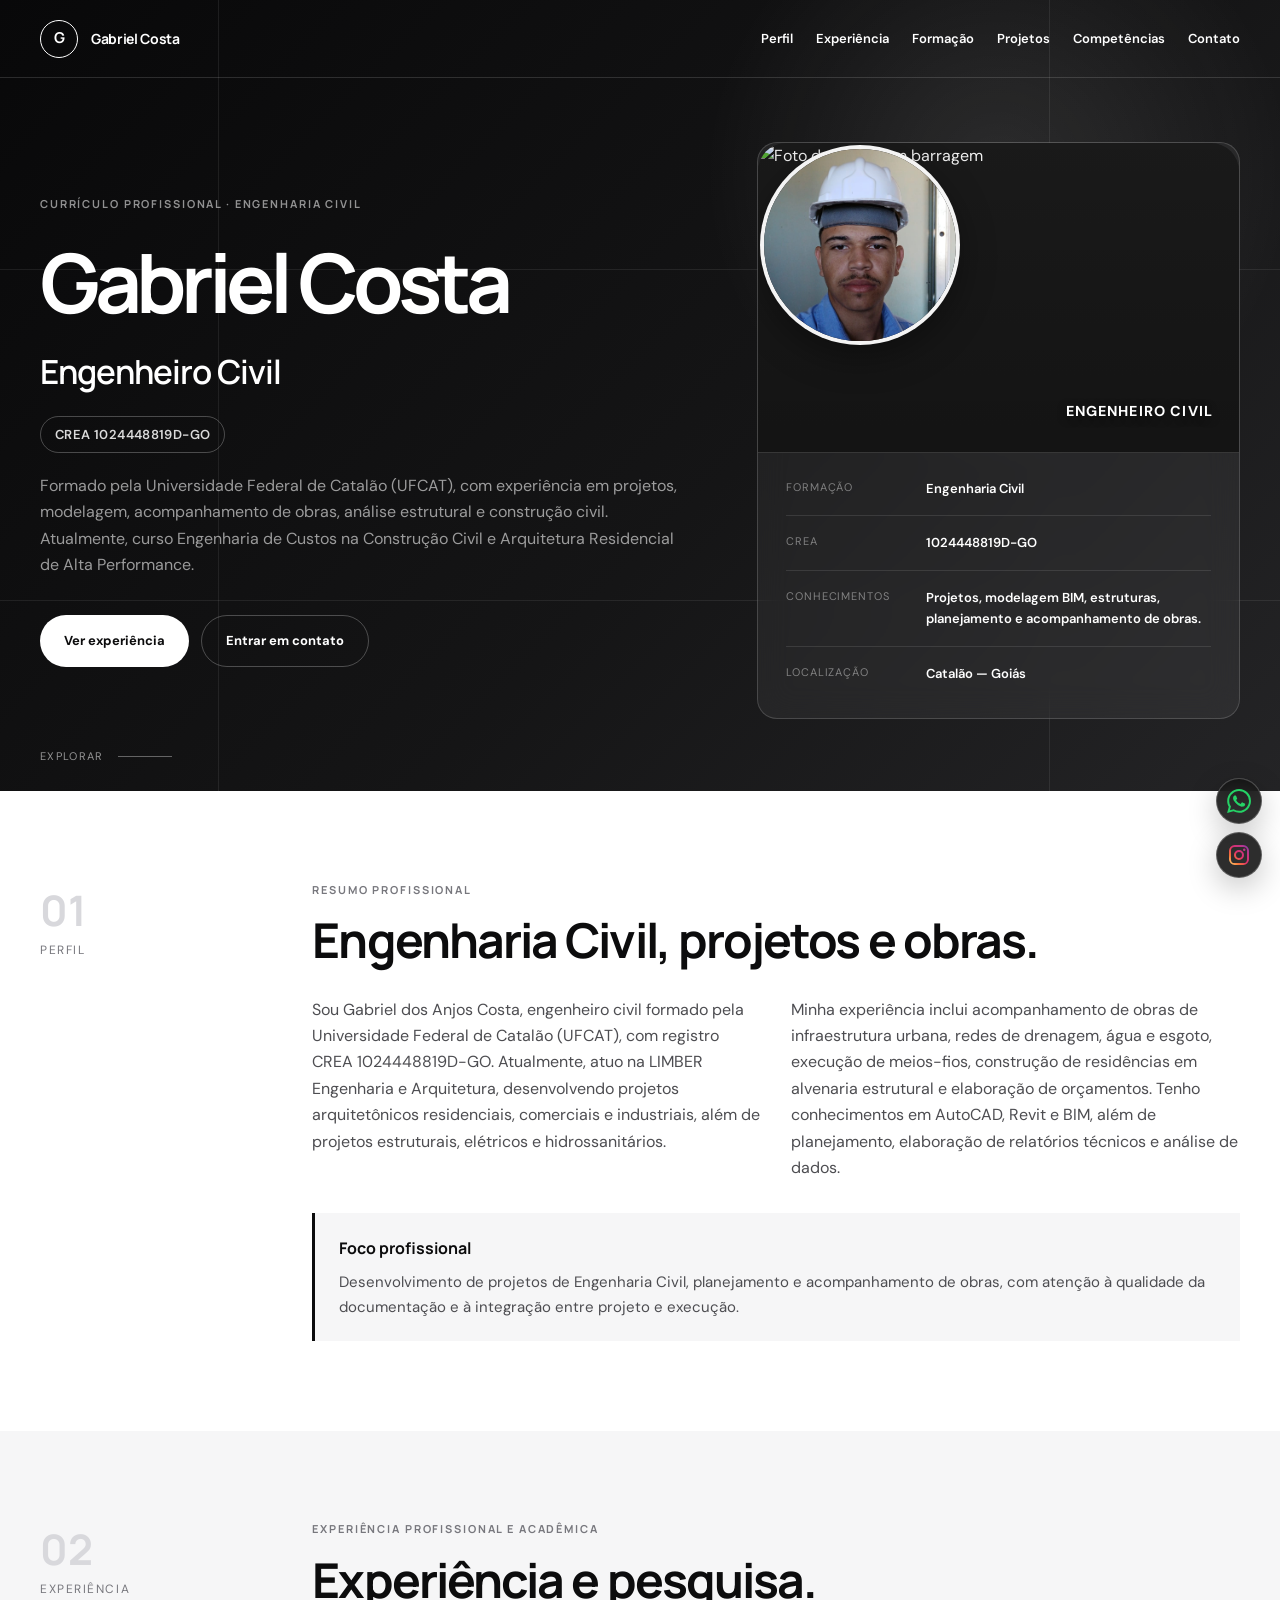
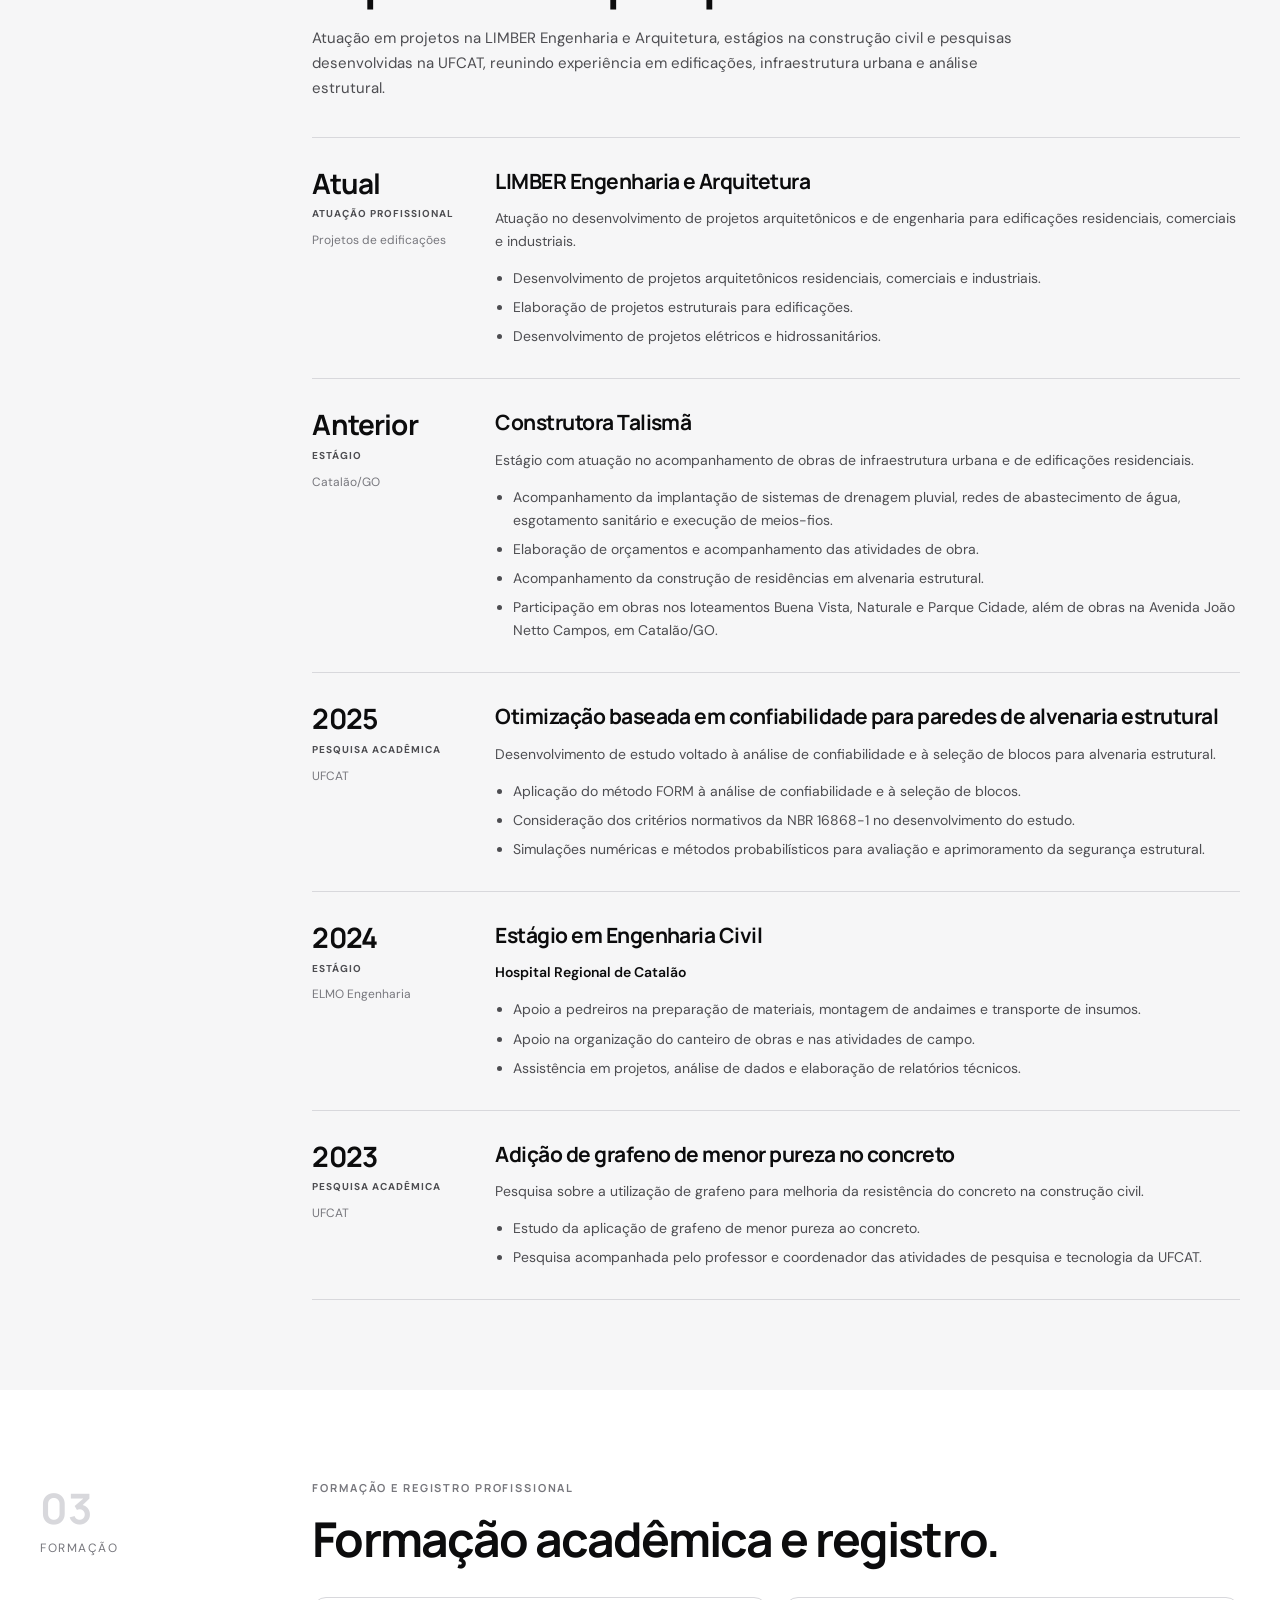
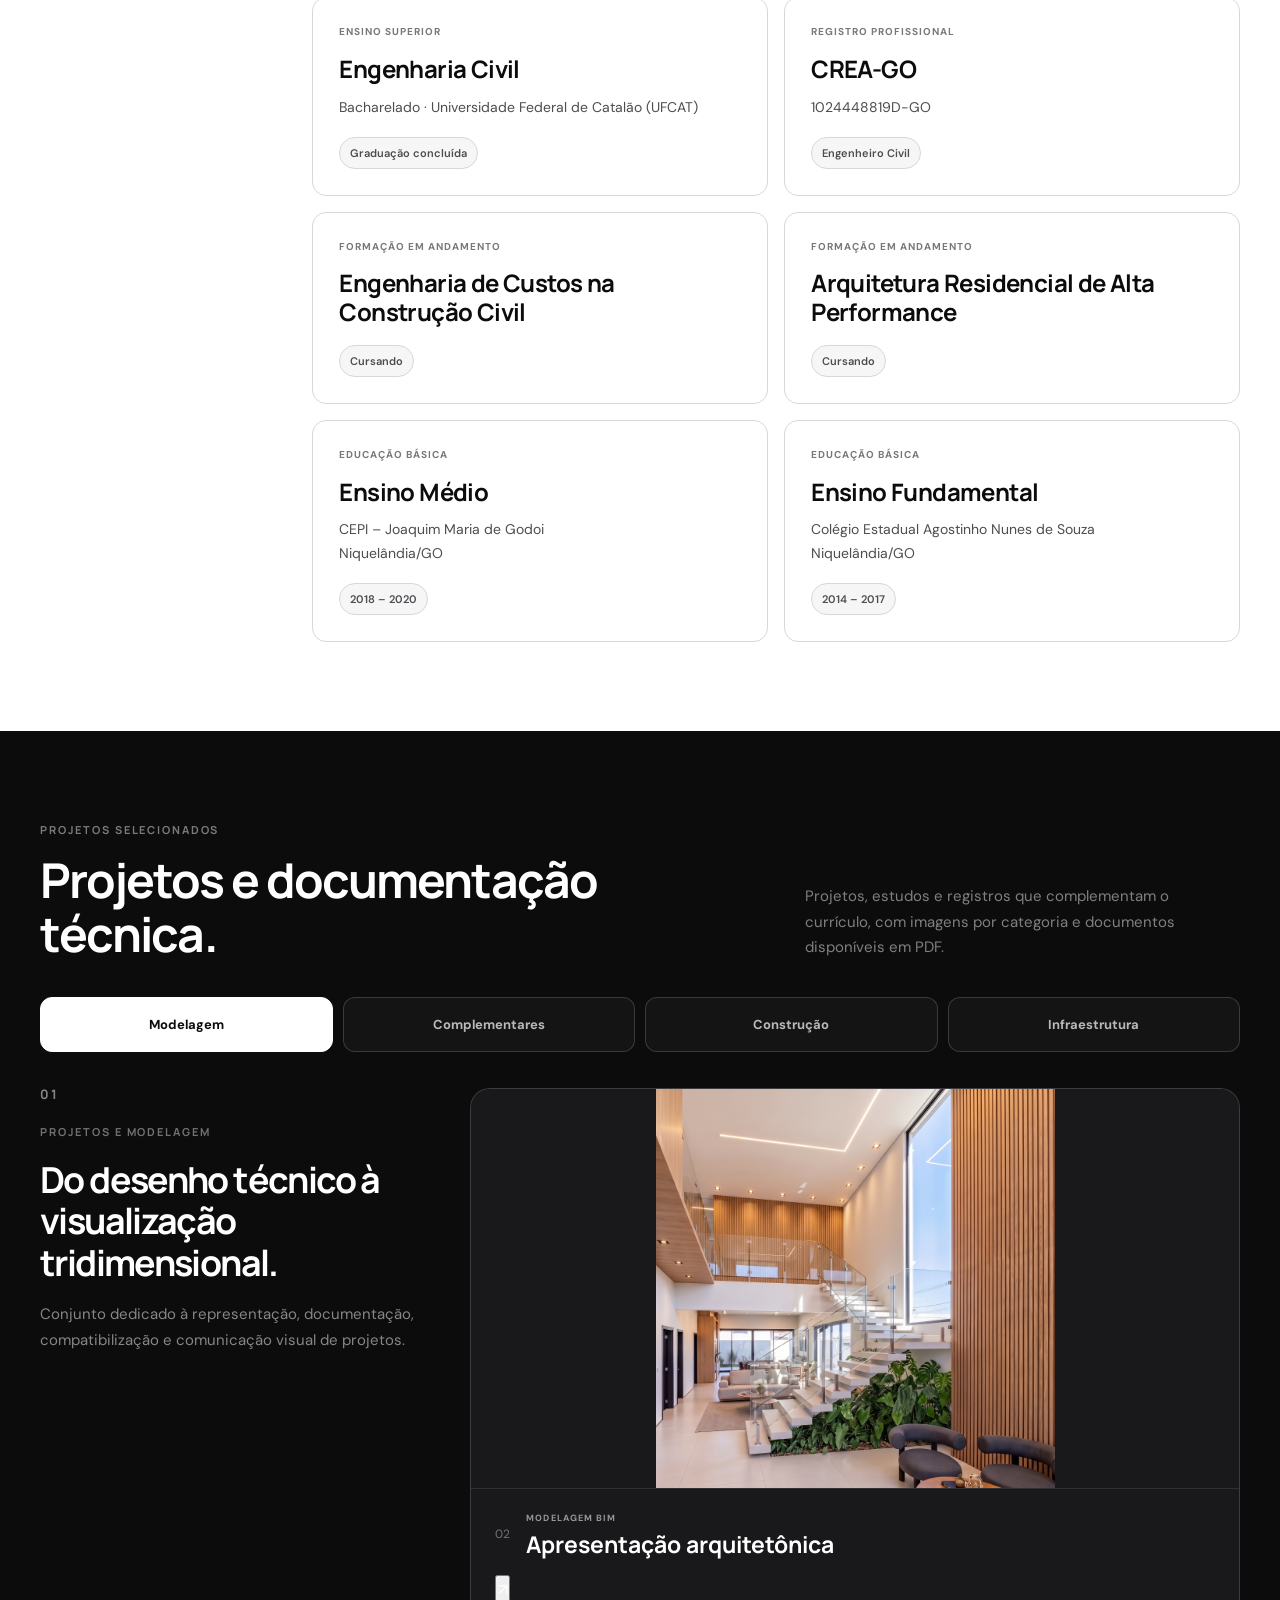
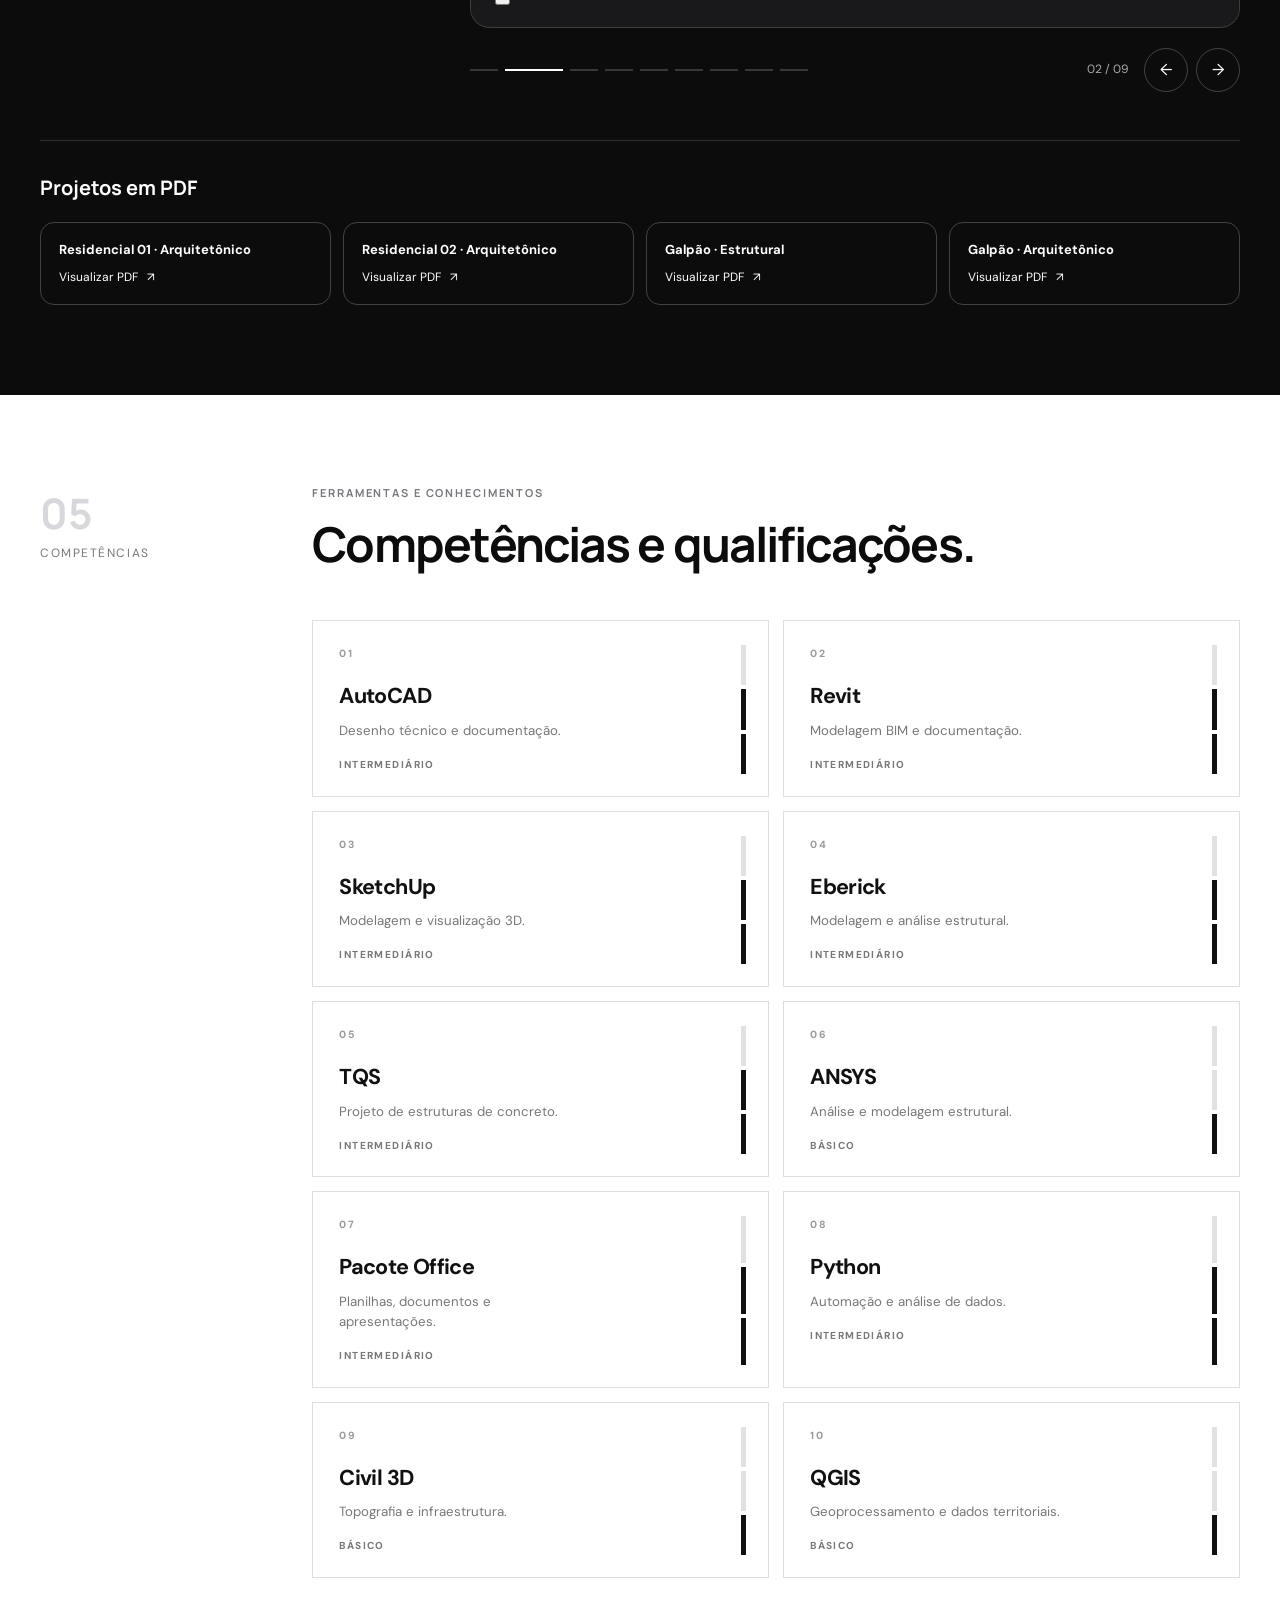
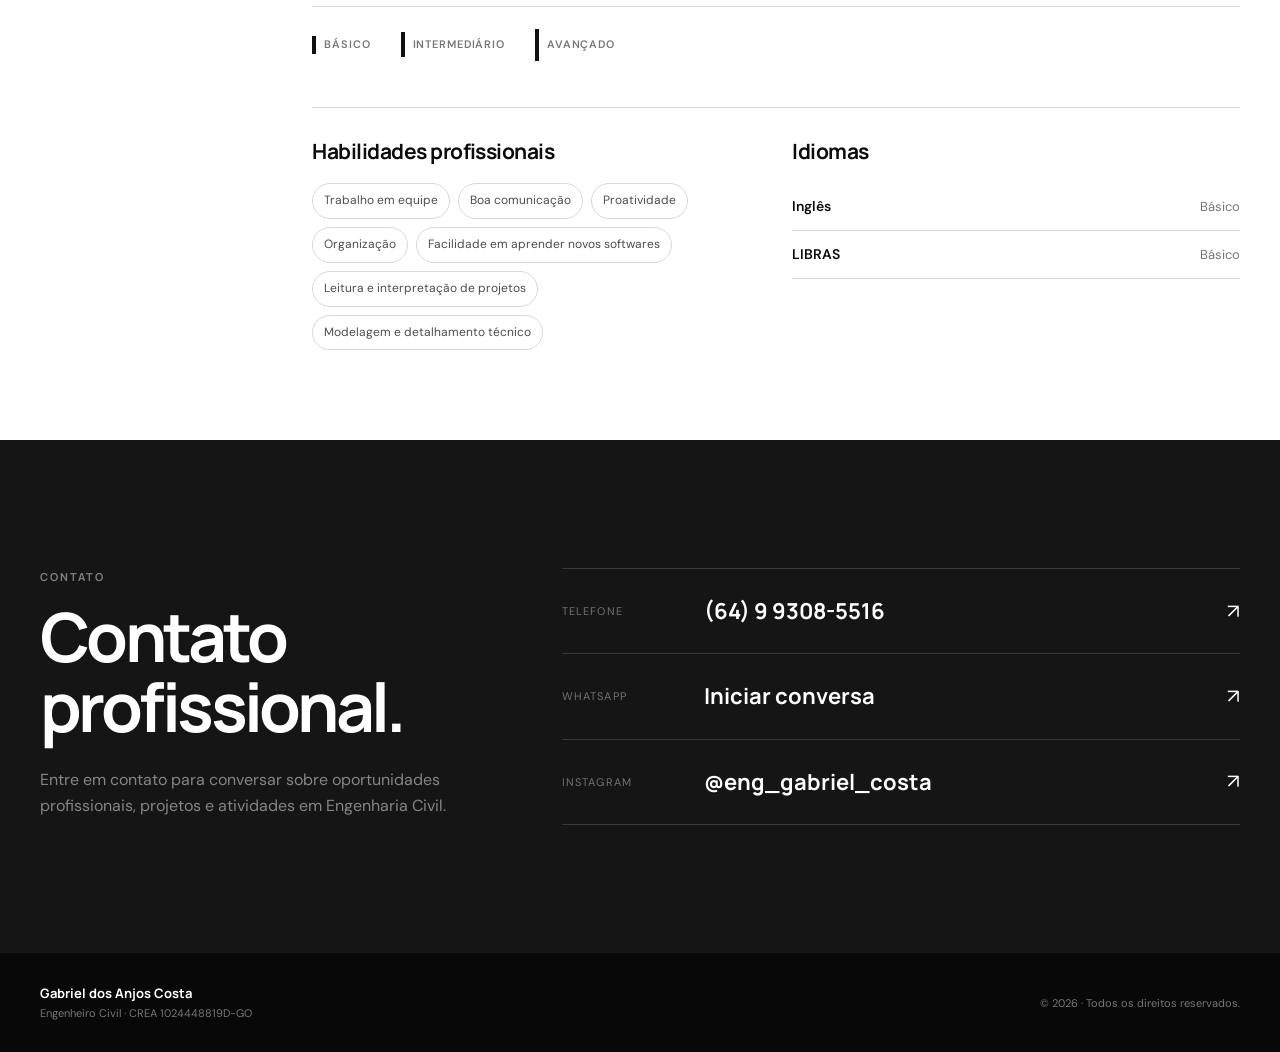
==== index.html @ 8c6d71ca "Primeiro commit" ====
<!DOCTYPE html>
<html lang="pt-BR">
<head>
  <meta charset="UTF-8" />
  <meta name="viewport" content="width=device-width, initial-scale=1.0" />
  <meta name="description" content="Currículo profissional de Gabriel dos Anjos Costa, engenheiro civil formado pela UFCAT, CREA 1024448819D-GO. Experiência técnica, formação, competências e projetos." />
  <meta name="theme-color" content="#111111" />
  <title>Gabriel dos Anjos Costa | Engenheiro Civil | Currículo</title>

  <link rel="preconnect" href="https://fonts.googleapis.com" />
  <link rel="preconnect" href="https://fonts.gstatic.com" crossorigin />
  <link href="https://fonts.googleapis.com/css2?family=DM+Sans:wght@400;500;600;700&family=Manrope:wght@500;600;700;800&display=swap" rel="stylesheet" />
  <link rel="stylesheet" href="styles.css" />
</head>
<body class="resume-page">
  <div class="scroll-progress" id="scrollProgress" aria-hidden="true"></div>

  <header class="site-header" id="inicio">
    <nav class="navbar container" aria-label="Navegação principal">
      <a class="brand" href="#inicio" aria-label="Ir para o início">
        <span class="brand-symbol">G</span>
        <span class="brand-name">Gabriel Costa</span>
      </a>

      <button class="menu-toggle" id="menuToggle" type="button" aria-controls="navLinks" aria-expanded="false" aria-label="Abrir menu">
        <span></span>
        <span></span>
      </button>

      <div class="nav-links" id="navLinks">
        <a href="#sobre">Perfil</a>
        <a href="#trajetoria">Experiência</a>
        <a href="#formacao">Formação</a>
        <a href="#portfolio">Projetos</a>
        <a href="#competencias">Competências</a>
        <a href="#contato">Contato</a>
      </div>
    </nav>
  </header>

  <main>
    <section class="hero">
      <div class="hero-background" aria-hidden="true">
        <span class="grid-line line-one"></span>
        <span class="grid-line line-two"></span>
        <span class="grid-line line-three"></span>
        <span class="grid-line line-four"></span>
      </div>

      <div class="container hero-layout">
        <div class="hero-copy reveal">
          <p class="kicker">CURRÍCULO PROFISSIONAL · ENGENHARIA CIVIL</p>
          <h1>Gabriel Costa</h1>
          <p class="hero-title">Engenheiro Civil</p>
          <p class="professional-registration">CREA 1024448819D-GO</p>
          <p class="hero-summary">
            Formado pela Universidade Federal de Catalão (UFCAT), com experiência em projetos, modelagem, acompanhamento de obras, análise estrutural e construção civil. Atualmente, curso Engenharia de Custos na Construção Civil e Arquitetura Residencial de Alta Performance.
          </p>

          <div class="hero-actions">
            <a class="button button-dark" href="#trajetoria">Ver experiência</a>
            <a class="button button-light" href="#contato">Entrar em contato</a>
          </div>
        </div>

        <aside class="profile-panel reveal delay-1" aria-label="Resumo profissional">
         <div class="profile-visual">
        <img
          class="profile-cover"
          src="assets/construção (4).jpeg"
          alt="Foto de capa com barragem"
        />

        <div class="profile-cover-overlay"></div>

        <img
          class="profile-avatar"
          src="assets/minha-foto.jpeg"
          alt="Foto de perfil de Gabriel dos Anjos Costa"
        />

        <span class="profile-index">ENGENHEIRO CIVIL</span>
      </div>

          <dl class="profile-data">
            <div>
              <dt>Formação</dt>
              <dd>Engenharia Civil</dd>
            </div>
            <div>
              <dt>CREA</dt>
              <dd>1024448819D-GO</dd>
            </div>
            <div>
              <dt>Conhecimentos</dt>
              <dd>Projetos, modelagem BIM, estruturas, planejamento e acompanhamento de obras.</dd>
            </div>
            <div>
              <dt>Localização</dt>
              <dd>Catalão — Goiás</dd>
            </div>
          </dl>
        </aside>
      </div>

      <a class="hero-scroll" href="#sobre" aria-label="Continuar para a apresentação">
        <span>Explorar</span>
        <i></i>
      </a>
    </section>


<section class="section section-white resume-section" id="sobre">
      <div class="container split-layout">
        <div class="section-label reveal">
          <span>01</span>
          <p>Perfil</p>
        </div>

        <div class="section-content reveal delay-1">
          <p class="section-kicker">RESUMO PROFISSIONAL</p>
          <h2>Engenharia Civil, projetos e obras.</h2>

          <div class="about-columns">
            <p>
              Sou Gabriel dos Anjos Costa, engenheiro civil formado pela Universidade Federal de Catalão (UFCAT), com registro CREA 1024448819D-GO. Atualmente, atuo na LIMBER Engenharia e Arquitetura, desenvolvendo projetos arquitetônicos residenciais, comerciais e industriais, além de projetos estruturais, elétricos e hidrossanitários.
            </p>
            <p>
              Minha experiência inclui acompanhamento de obras de infraestrutura urbana, redes de drenagem, água e esgoto, execução de meios-fios, construção de residências em alvenaria estrutural e elaboração de orçamentos. Tenho conhecimentos em AutoCAD, Revit e BIM, além de planejamento, elaboração de relatórios técnicos e análise de dados.
            </p>
          </div>

          <div class="resume-focus">
            <h3>Foco profissional</h3>
            <p>Desenvolvimento de projetos de Engenharia Civil, planejamento e acompanhamento de obras, com atenção à qualidade da documentação e à integração entre projeto e execução.</p>
          </div>
        </div>
      </div>
    </section>


    <section class="section section-soft resume-section" id="trajetoria">
      <div class="container split-layout">
        <div class="section-label reveal">
          <span>02</span>
          <p>Experiência</p>
        </div>

        <div class="section-content">
          <div class="reveal">
            <p class="section-kicker">EXPERIÊNCIA PROFISSIONAL E ACADÊMICA</p>
            <h2 class="resume-heading">Experiência e pesquisa.</h2>
            <p class="resume-intro">Atuação em projetos na LIMBER Engenharia e Arquitetura, estágios na construção civil e pesquisas desenvolvidas na UFCAT, reunindo experiência em edificações, infraestrutura urbana e análise estrutural.</p>
          </div>

          <div class="experience-list">
            <article class="experience-entry reveal">
              <div class="experience-meta">
                <span class="experience-year">Atual</span>
                <span class="experience-type">ATUAÇÃO PROFISSIONAL</span>
                <span>Projetos de edificações</span>
              </div>
              <div class="experience-content">
                <h3>LIMBER Engenharia e Arquitetura</h3>
                <p>Atuação no desenvolvimento de projetos arquitetônicos e de engenharia para edificações residenciais, comerciais e industriais.</p>
                <ul>
                  <li>Desenvolvimento de projetos arquitetônicos residenciais, comerciais e industriais.</li>
                  <li>Elaboração de projetos estruturais para edificações.</li>
                  <li>Desenvolvimento de projetos elétricos e hidrossanitários.</li>
                </ul>
              </div>
            </article>

            <article class="experience-entry reveal">
              <div class="experience-meta">
                <span class="experience-year">Anterior</span>
                <span class="experience-type">ESTÁGIO</span>
                <span>Catalão/GO</span>
              </div>
              <div class="experience-content">
                <h3>Construtora Talismã</h3>
                <p>Estágio com atuação no acompanhamento de obras de infraestrutura urbana e de edificações residenciais.</p>
                <ul>
                  <li>Acompanhamento da implantação de sistemas de drenagem pluvial, redes de abastecimento de água, esgotamento sanitário e execução de meios-fios.</li>
                  <li>Elaboração de orçamentos e acompanhamento das atividades de obra.</li>
                  <li>Acompanhamento da construção de residências em alvenaria estrutural.</li>
                  <li>Participação em obras nos loteamentos Buena Vista, Naturale e Parque Cidade, além de obras na Avenida João Netto Campos, em Catalão/GO.</li>
                </ul>
              </div>
            </article>

            <article class="experience-entry reveal">
              <div class="experience-meta">
                <time class="experience-year" datetime="2025">2025</time>
                <span class="experience-type">PESQUISA ACADÊMICA</span>
                <span>UFCAT</span>
              </div>
              <div class="experience-content">
                <h3>Otimização baseada em confiabilidade para paredes de alvenaria estrutural</h3>
                <p>Desenvolvimento de estudo voltado à análise de confiabilidade e à seleção de blocos para alvenaria estrutural.</p>
                <ul>
                  <li>Aplicação do método FORM à análise de confiabilidade e à seleção de blocos.</li>
                  <li>Consideração dos critérios normativos da NBR 16868-1 no desenvolvimento do estudo.</li>
                  <li>Simulações numéricas e métodos probabilísticos para avaliação e aprimoramento da segurança estrutural.</li>
                </ul>
              </div>
            </article>

            <article class="experience-entry reveal">
              <div class="experience-meta">
                <time class="experience-year" datetime="2024">2024</time>
                <span class="experience-type">ESTÁGIO</span>
                <span>ELMO Engenharia</span>
              </div>
              <div class="experience-content">
                <h3>Estágio em Engenharia Civil</h3>
                <p class="experience-project">Hospital Regional de Catalão</p>
                <ul>
                  <li>Apoio a pedreiros na preparação de materiais, montagem de andaimes e transporte de insumos.</li>
                  <li>Apoio na organização do canteiro de obras e nas atividades de campo.</li>
                  <li>Assistência em projetos, análise de dados e elaboração de relatórios técnicos.</li>
                </ul>
              </div>
            </article>

            <article class="experience-entry reveal">
              <div class="experience-meta">
                <time class="experience-year" datetime="2023">2023</time>
                <span class="experience-type">PESQUISA ACADÊMICA</span>
                <span>UFCAT</span>
              </div>
              <div class="experience-content">
                <h3>Adição de grafeno de menor pureza no concreto</h3>
                <p>Pesquisa sobre a utilização de grafeno para melhoria da resistência do concreto na construção civil.</p>
                <ul>
                  <li>Estudo da aplicação de grafeno de menor pureza ao concreto.</li>
                  <li>Pesquisa acompanhada pelo professor e coordenador das atividades de pesquisa e tecnologia da UFCAT.</li>
                </ul>
              </div>
            </article>
          </div>
        </div>
      </div>
    </section>

    <section class="section section-white resume-section" id="formacao">
      <div class="container split-layout">
        <div class="section-label reveal">
          <span>03</span>
          <p>Formação</p>
        </div>

        <div class="section-content reveal delay-1">
          <p class="section-kicker">FORMAÇÃO E REGISTRO PROFISSIONAL</p>
          <h2>Formação acadêmica e registro.</h2>

          <div class="qualification-grid">
            <article class="qualification-card">
              <p class="qualification-label">ENSINO SUPERIOR</p>
              <h3>Engenharia Civil</h3>
              <p>Bacharelado · Universidade Federal de Catalão (UFCAT)</p>
              <span class="qualification-status">Graduação concluída</span>
            </article>
            <article class="qualification-card">
              <p class="qualification-label">REGISTRO PROFISSIONAL</p>
              <h3>CREA-GO</h3>
              <p class="registration-number">1024448819D-GO</p>
              <span class="qualification-status">Engenheiro Civil</span>
            </article>
            <article class="qualification-card">
              <p class="qualification-label">FORMAÇÃO EM ANDAMENTO</p>
              <h3>Engenharia de Custos na Construção Civil</h3>
              <span class="qualification-status">Cursando</span>
            </article>
            <article class="qualification-card">
              <p class="qualification-label">FORMAÇÃO EM ANDAMENTO</p>
              <h3>Arquitetura Residencial de Alta Performance</h3>
              <span class="qualification-status">Cursando</span>
            </article>
            <article class="qualification-card">
              <p class="qualification-label">EDUCAÇÃO BÁSICA</p>
              <h3>Ensino Médio</h3>
              <p>CEPI – Joaquim Maria de Godoi<br />Niquelândia/GO</p>
              <span class="qualification-status"><time datetime="2018">2018</time> – <time datetime="2020">2020</time></span>
            </article>
            <article class="qualification-card">
              <p class="qualification-label">EDUCAÇÃO BÁSICA</p>
              <h3>Ensino Fundamental</h3>
              <p>Colégio Estadual Agostinho Nunes de Souza<br />Niquelândia/GO</p>
              <span class="qualification-status"><time datetime="2014">2014</time> – <time datetime="2017">2017</time></span>
            </article>
          </div>
        </div>
      </div>
    </section>

    <section class="section section-dark resume-section" id="portfolio">
      <div class="container">
        <div class="portfolio-heading reveal">
          <div>
            <p class="section-kicker light">PROJETOS SELECIONADOS</p>
            <h2>Projetos e documentação técnica.</h2>
          </div>
          <p class="heading-note">
            Projetos, estudos e registros que complementam o currículo, com imagens por categoria e documentos disponíveis em PDF.
          </p>
        </div>

        <div class="portfolio-tabs reveal" role="tablist" aria-label="Categorias dos projetos">
          <button class="tab-button active" type="button" data-tab="modelagem" role="tab" aria-selected="true">Modelagem</button>
          <button class="tab-button" type="button" data-tab="estruturas" role="tab" aria-selected="false">Complementares</button>
          <button class="tab-button" type="button" data-tab="construcao" role="tab" aria-selected="false">Construção</button>
          <button class="tab-button" type="button" data-tab="infraestrutura" role="tab" aria-selected="false">Infraestrutura</button>
        </div>

        <div class="tab-panels">
          <section class="tab-panel active" id="modelagem" role="tabpanel">
            <div class="portfolio-stage">
              <div class="stage-copy">
                <span class="stage-count">01</span>
                <p class="stage-label">PROJETOS E MODELAGEM</p>
                <h3>Do desenho técnico à visualização tridimensional.</h3>
                <p>Conjunto dedicado à representação, documentação, compatibilização e comunicação visual de projetos.</p>
              </div>

              <div class="project-slider" data-slider>
                <div class="slides">
                  <article class="project-slide active" data-title="Modelagem residencial" data-description="Modelo tridimensional utilizado para organização espacial, leitura do projeto e apresentação arquitetônica." data-tools="Revit · SketchUp · AutoCAD">
                    <img src="assets/arquitetura/01.jpeg"  alt="Projeto residencial" />
                    <div class="project-caption"><span>01</span><div><small>MODELAGEM BIM</small><h4>Apresentação arquitetônica</h4></div><button class="open-project" type="button" aria-label="Abrir detalhes do projeto">↗</button></div>
                  </article>
                  <article class="project-slide" data-title="Detalhamento técnico" data-description="Pranchas técnicas com plantas, cortes, elevações e informações direcionadas à leitura e execução do projeto." data-tools="AutoCAD · Revit">
                    <img src="assets/arquitetura/02.jpg" alt="Projeto residencial" />
                    <div class="project-caption"><span>02</span><div><small>MODELAGEM BIM</small><h4>Apresentação arquitetônica</h4></div><button class="open-project" type="button" aria-label="Abrir detalhes do projeto">↗</button></div>
                  </article>
                  <article class="project-slide" data-title="Apresentação visual" data-description="Composição gráfica para comunicar materiais, ambientes e soluções de projeto com maior clareza." data-tools="SketchUp · Renderização">
                    <img src="assets/arquitetura/03.jpeg" alt="Projeto comercial" />
                    <div class="project-caption"><span>03</span><div><small>VISUALIZAÇÃO</small><h4>Apresentação arquitetônica</h4></div><button class="open-project" type="button" aria-label="Abrir detalhes do projeto">↗</button></div>
                  </article>
                  <article class="project-slide" data-title="Modelagem residencial" data-description="Modelo tridimensional utilizado para organização espacial, leitura do projeto e apresentação arquitetônica." data-tools="Revit · SketchUp · AutoCAD">
                    <img src="assets/arquitetura/04.png"  alt="Projeto residencial" />
                    <div class="project-caption"><span>04</span><div><small>MODELAGEM BIM</small><h4>Apresentação arquitetônica</h4></div><button class="open-project" type="button" aria-label="Abrir detalhes do projeto">↗</button></div>
                  </article>
                  <article class="project-slide" data-title="Detalhamento técnico" data-description="Pranchas técnicas com plantas, cortes, elevações e informações direcionadas à leitura e execução do projeto." data-tools="AutoCAD · Revit">
                    <img src="assets/arquitetura/05.jpeg" alt="Projeto residencial" />
                    <div class="project-caption"><span>05</span><div><small>MODELAGEM BIM</small><h4>Apresentação arquitetônica</h4></div><button class="open-project" type="button" aria-label="Abrir detalhes do projeto">↗</button></div>
                  </article>
                  <article class="project-slide" data-title="Apresentação visual" data-description="Composição gráfica para comunicar materiais, ambientes e soluções de projeto com maior clareza." data-tools="SketchUp · Renderização">
                    <img src="assets/arquitetura/06.png" alt="Projeto residencial" />
                    <div class="project-caption"><span>06</span><div><small>VISUALIZAÇÃO</small><h4>Apresentação arquitetônica</h4></div><button class="open-project" type="button" aria-label="Abrir detalhes do projeto">↗</button></div>
                  </article>
                  <article class="project-slide" data-title="Apresentação visual" data-description="Composição gráfica para comunicar materiais, ambientes e soluções de projeto com maior clareza." data-tools="SketchUp · Renderização">
                    <img src="assets/arquitetura/07.jpeg" alt="Projeto residencial" />
                    <div class="project-caption"><span>07</span><div><small>VISUALIZAÇÃO</small><h4>Apresentação arquitetônica</h4></div><button class="open-project" type="button" aria-label="Abrir detalhes do projeto">↗</button></div>
                  </article>

                  <article class="project-slide" data-title="Apresentação visual" data-description="Composição gráfica para comunicar materiais, ambientes e soluções de projeto com maior clareza." data-tools="SketchUp · Renderização">
                    <img src="assets/arquitetura/08.jpeg" alt="Projeto residencial" />
                    <div class="project-caption"><span>07</span><div><small>VISUALIZAÇÃO</small><h4>Apresentação arquitetônica</h4></div><button class="open-project" type="button" aria-label="Abrir detalhes do projeto">↗</button></div>
                  </article>

                  <article class="project-slide" data-title="Apresentação visual" data-description="Composição gráfica para comunicar materiais, ambientes e soluções de projeto com maior clareza." data-tools="SketchUp · Renderização">
                    <img src="assets/arquitetura/09.jpeg" alt="Projeto residencial" />
                    <div class="project-caption"><span>07</span><div><small>VISUALIZAÇÃO</small><h4>Apresentação arquitetônica</h4></div><button class="open-project" type="button" aria-label="Abrir detalhes do projeto">↗</button></div>
                  </article>




                </div>
                <div class="slider-footer">
                  <div class="slider-dots" aria-label="Indicadores dos projetos"></div>
                  <div class="slider-controls">
                    <button class="slider-button prev" type="button" aria-label="Projeto anterior">←</button>
                    <button class="slider-button next" type="button" aria-label="Próximo projeto">→</button>
                  </div>
                </div>
              </div>
            </div>
          </section>

          <section class="tab-panel" id="estruturas" role="tabpanel" hidden>
            <div class="portfolio-stage">
              <div class="stage-copy">
                <span class="stage-count">02</span>
                <p class="stage-label">ESTRUTURAS</p>
                <h3>Comportamento, dimensionamento e detalhamento.</h3>
                <p>Estudos desenvolvidos com atenção à segurança, ao desempenho e à representação dos elementos resistentes.</p>
              </div>

              <div class="project-slider" data-slider>
                <div class="slides">
                  <article class="project-slide active" data-title="Estrutura de concreto armado" data-description="Análise e representação de elementos em concreto armado, incluindo lajes, vigas, pilares e fundações." data-tools="Eberick · AutoCAD · Excel">
                    <img src="assets/estrutural (1).jpeg" alt="Modelo provisório de estrutura de concreto armado" />
                    <div class="project-caption"><span>01</span><div><small>CONCRETO ARMADO</small><h4>Modelo estrutural</h4></div><button class="open-project" type="button" aria-label="Abrir detalhes do projeto">↗</button></div>
                  </article>
                  <article class="project-slide" data-title="Alvenaria estrutural" data-description="Estudo de paredes portantes, transferência de cargas, confiabilidade e cenários de perda localizada." data-tools="Ansys · Python · UQpy">
                    <img src="assets/estrutural (2).jpeg" alt="Modelo provisório de estudo em alvenaria estrutural" />
                    <div class="project-caption"><span>02</span><div><small>ALVENARIA ESTRUTURAL</small><h4>Análise de risco</h4></div><button class="open-project" type="button" aria-label="Abrir detalhes do projeto">↗</button></div>
                  </article>
                  <article class="project-slide" data-title="Estrutura metálica" data-description="Representação de perfis, ligações e organização do sistema estrutural em aço." data-tools="AutoCAD · Modelagem 3D">
                    <img src="assets/estrutural (3).jpeg" alt="Modelo provisório de estrutura metálica" />
                    <div class="project-caption"><span>03</span><div><small>ESTRUTURA METÁLICA</small><h4>Sistema em aço</h4></div><button class="open-project" type="button" aria-label="Abrir detalhes do projeto">↗</button></div>
                  </article>
                </div>




                <div class="slider-footer">
                  <div class="slider-dots" aria-label="Indicadores dos projetos"></div>
                  <div class="slider-controls">
                    <button class="slider-button prev" type="button" aria-label="Projeto anterior">←</button>
                    <button class="slider-button next" type="button" aria-label="Próximo projeto">→</button>
                  </div>
                </div>
              </div>
            </div>
          </section>

          <section class="tab-panel" id="construcao" role="tabpanel" hidden>
            <div class="portfolio-stage">
              <div class="stage-copy">
                <span class="stage-count">03</span>
                <p class="stage-label">CONSTRUÇÃO CIVIL</p>
                <h3>Organização técnica das etapas de execução.</h3>
                <p>Registros de planejamento, acompanhamento, documentação, quantitativos e leitura do processo construtivo.</p>
              </div>

              <div class="project-slider" data-slider>
                <div class="slides">
                  <article class="project-slide active" data-title="Acompanhamento de obra" data-description="Organização de informações de campo e acompanhamento das principais etapas da execução." data-tools="Planilhas · Relatórios · Registros fotográficos">
                    <img src="assets/construção (1).jpeg" alt="Acompanhamento de obra" />
                    <div class="project-caption"><span>01</span><div><small>EXECUÇÃO</small><h4>Acompanhamento técnico</h4></div><button class="open-project" type="button" aria-label="Abrir detalhes do projeto">↗</button></div>
                  </article>
                  <article class="project-slide" data-title="Planejamento construtivo" data-description="Organização de atividades, sequências executivas, prazos e informações necessárias para acompanhamento." data-tools="Excel · MS Project">
                    <img src="assets/construção (2).jpeg" alt="Modelo provisório de planejamento construtivo" />
                    <div class="project-caption"><span>02</span><div><small>PLANEJAMENTO</small><h4>Acompanhamento técnico</h4></div><button class="open-project" type="button" aria-label="Abrir detalhes do projeto">↗</button></div>
                  </article>
                  <article class="project-slide" data-title="Documentação técnica" data-description="Memoriais, quantitativos, relatórios e organização de documentos complementares aos projetos." data-tools="Word · Excel · AutoCAD">
                    <img src="assets/construção (3).jpeg" alt="Modelo provisório de documentação técnica" />
                    <div class="project-caption"><span>03</span><div><small>EXECUÇÃO</small><h4>Acompanhamento técnico</h4></div><button class="open-project" type="button" aria-label="Abrir detalhes do projeto">↗</button></div>
                  </article>
                  <article class="project-slide" data-title="Documentação técnica" data-description="Memoriais, quantitativos, relatórios e organização de documentos complementares aos projetos." data-tools="Word · Excel · AutoCAD">
                    <img src="assets/construção (4).jpeg" alt="Acompanhamento de obra" />
                    <div class="project-caption"><span>04</span><div><small>EXECUÇÃO</small><h4>Acompanhamento técnico</h4></div><button class="open-project" type="button" aria-label="Abrir detalhes do projeto">↗</button></div>
                  </article>
                  <article class="project-slide" data-title="Planejamento construtivo" data-description="Organização de atividades, sequências executivas, prazos e informações necessárias para acompanhamento." data-tools="Excel · MS Project">
                    <img src="assets/construção (7).jpeg" alt="Modelo provisório de planejamento construtivo" />
                    <div class="project-caption"><span>05</span><div><small>PLANEJAMENTO</small><h4>Acompanhamento técnico</h4></div><button class="open-project" type="button" aria-label="Abrir detalhes do projeto">↗</button></div>
                  </article>
                  <article class="project-slide" data-title="Documentação técnica" data-description="Memoriais, quantitativos, relatórios e organização de documentos complementares aos projetos." data-tools="Word · Excel · AutoCAD">
                    <img src="assets/construção (11).jpeg" alt="Modelo provisório de documentação técnica" />
                    <div class="project-caption"><span>06</span><div><small>EXECUÇÃO</small><h4>Acompanhamento técnico</h4></div><button class="open-project" type="button" aria-label="Abrir detalhes do projeto">↗</button></div>
                  </article>
                  <article class="project-slide" data-title="Documentação técnica" data-description="Memoriais, quantitativos, relatórios e organização de documentos complementares aos projetos." data-tools="Word · Excel · AutoCAD">
                    <img src="assets/construção (12).jpeg" alt="Acompanhamento de obra" />
                    <div class="project-caption"><span>07</span><div><small>EXECUÇÃO</small><h4>Acompanhamento técnico</h4></div><button class="open-project" type="button" aria-label="Abrir detalhes do projeto">↗</button></div>
                  </article>

                </div>
                <div class="slider-footer">
                  <div class="slider-dots" aria-label="Indicadores dos projetos"></div>
                  <div class="slider-controls">
                    <button class="slider-button prev" type="button" aria-label="Projeto anterior">←</button>
                    <button class="slider-button next" type="button" aria-label="Próximo projeto">→</button>
                  </div>
                </div>
              </div>
            </div>
          </section>

          <section class="tab-panel" id="infraestrutura" role="tabpanel" hidden>
            <div class="portfolio-stage">
              <div class="stage-copy">
                <span class="stage-count">04</span>
                <p class="stage-label">ARQUITETURA E INFRAESTRUTURA</p>
                <h3>Escala do edifício à organização urbana, planejamento e acompanhamento.</h3>
                <p>Registros de planejamento, acompanhamento, documentação, quantitativos e leitura do processo construtivo.</p>
              </div>

              <div class="project-slider" data-slider>
                <div class="slides">
                  <article class="project-slide active" data-title="Estudo arquitetônico" data-description="Organização de ambientes, volumetria, fachadas e comunicação visual do conceito arquitetônico." data-tools="AutoCAD · Revit · SketchUp">
                    <img src="assets/infraestrutura (1).jpeg" alt="Modelo provisório de estudo arquitetônico" />
                    <div class="project-caption"><span>01</span><div><small>ARQUITETURA</small><h4>Estudo de edificação</h4></div><button class="open-project" type="button" aria-label="Abrir detalhes do projeto">↗</button></div>
                  </article>
                  <article class="project-slide" data-title="Sistema de abastecimento de água" data-description="Estudo de captação, adução, reservação e redes de distribuição para sistema urbano de abastecimento." data-tools="AutoCAD · Excel · EPANET">
                    <img src="assets/infraestrutura (4).jpeg" alt="Modelo provisório de sistema de saneamento" />
                    <div class="project-caption"><span>02</span><div><small>SANEAMENTO</small><h4>Abastecimento de água</h4></div><button class="open-project" type="button" aria-label="Abrir detalhes do projeto">↗</button></div>
                  </article>
                  <article class="project-slide" data-title="Levantamento e representação topográfica" data-description="Organização de dados, áreas, confrontações, curvas e informações necessárias à representação territorial." data-tools="AutoCAD · Civil 3D · QGIS">
                    <img src="assets/infraestrutura (7).jpeg" alt="Modelo provisório de levantamento topográfico" />
                    <div class="project-caption"><span>03</span><div><small>TOPOGRAFIA</small><h4>Levantamento e cadastro</h4></div><button class="open-project" type="button" aria-label="Abrir detalhes do projeto">↗</button></div>
                  </article>

                  <article class="project-slide" data-title="Estudo arquitetônico" data-description="Organização de ambientes, volumetria, fachadas e comunicação visual do conceito arquitetônico." data-tools="AutoCAD · Revit · SketchUp">
                    <img src="assets/infraestrutura (5).jpeg" alt="Modelo provisório de estudo arquitetônico" />
                    <div class="project-caption"><span>01</span><div><small>ARQUITETURA</small><h4>Estudo de edificação</h4></div><button class="open-project" type="button" aria-label="Abrir detalhes do projeto">↗</button></div>
                  </article>
                  <article class="project-slide" data-title="Sistema de abastecimento de água" data-description="Estudo de captação, adução, reservação e redes de distribuição para sistema urbano de abastecimento." data-tools="AutoCAD · Excel · EPANET">
                    <img src="assets/infraestrutura (14).jpeg" alt="Modelo provisório de sistema de saneamento" />
                    <div class="project-caption"><span>02</span><div><small>SANEAMENTO</small><h4>Abastecimento de água</h4></div><button class="open-project" type="button" aria-label="Abrir detalhes do projeto">↗</button></div>
                  </article>
                  <article class="project-slide" data-title="Levantamento e representação topográfica" data-description="Organização de dados, áreas, confrontações, curvas e informações necessárias à representação territorial." data-tools="AutoCAD · Civil 3D · QGIS">
                    <img src="assets/infraestrutura (11).jpeg" alt="Modelo provisório de levantamento topográfico" />
                    <div class="project-caption"><span>03</span><div><small>TOPOGRAFIA</small><h4>Levantamento e cadastro</h4></div><button class="open-project" type="button" aria-label="Abrir detalhes do projeto">↗</button></div>
                  </article>
                </div>
                <div class="slider-footer">
                  <div class="slider-dots" aria-label="Indicadores dos projetos"></div>
                  <div class="slider-controls">
                    <button class="slider-button prev" type="button" aria-label="Projeto anterior">←</button>
                    <button class="slider-button next" type="button" aria-label="Próximo projeto">→</button>
                  </div>
                </div>
              </div>
            </div>
          </section>
        </div>

        <section class="portfolio-pdfs" aria-labelledby="pdfProjectsTitle">
          <h3 id="pdfProjectsTitle">Projetos em PDF</h3>
          <div class="pdf-project-links">
            <a class="project-pdf" href="pdfs/Projeto%20%20(1).pdf" target="_blank" rel="noopener noreferrer" aria-label="Visualizar PDF do projeto arquitetônico residencial 01 (abre em nova aba)">
              <strong>Residencial 01 · Arquitetônico</strong>
              <span>Visualizar PDF <i aria-hidden="true">↗</i></span>
            </a>
            <a class="project-pdf" href="pdfs/Projeto%20%20(2).pdf" target="_blank" rel="noopener noreferrer" aria-label="Visualizar PDF do projeto arquitetônico residencial 02 (abre em nova aba)">
              <strong>Residencial 02 · Arquitetônico</strong>
              <span>Visualizar PDF <i aria-hidden="true">↗</i></span>
            </a>
            <a class="project-pdf" href="pdfs/Projeto%20%20(3).pdf" target="_blank" rel="noopener noreferrer" aria-label="Visualizar PDF do projeto estrutural do galpão (abre em nova aba)">
              <strong>Galpão · Estrutural</strong>
              <span>Visualizar PDF <i aria-hidden="true">↗</i></span>
            </a>
            <a class="project-pdf" href="pdfs/Projeto%20%20(4).pdf" target="_blank" rel="noopener noreferrer" aria-label="Visualizar PDF do projeto arquitetônico do galpão (abre em nova aba)">
              <strong>Galpão · Arquitetônico</strong>
              <span>Visualizar PDF <i aria-hidden="true">↗</i></span>
            </a>
          </div>
        </section>
      </div>
    </section>

<section class="section section-white resume-section" id="competencias">
  <div class="container split-layout">

    <div class="section-label reveal">
      <span>05</span>
      <p>Competências</p>
    </div>

    <div class="section-content reveal delay-1">

      <p class="section-kicker">FERRAMENTAS E CONHECIMENTOS</p>

      <h2>Competências e qualificações.</h2>

      <div class="software-grid">

        <!-- AUTOCAD -->
        <article class="software-card">
          <div class="software-info">
            <span class="software-number">01</span>
            <h3>AutoCAD</h3>
            <p>Desenho técnico e documentação.</p>
            <small>Intermediário</small>
          </div>

          <div class="skill-level intermediate" aria-label="Nível intermediário">
            <span></span>
            <span></span>
            <span></span>
          </div>
        </article>

        <!-- REVIT -->
        <article class="software-card">
          <div class="software-info">
            <span class="software-number">02</span>
            <h3>Revit</h3>
            <p>Modelagem BIM e documentação.</p>
            <small>Intermediário</small>
          </div>

          <div class="skill-level intermediate" aria-label="Nível intermediário">
            <span></span>
            <span></span>
            <span></span>
          </div>
        </article>

        <!-- SKETCHUP -->
        <article class="software-card">
          <div class="software-info">
            <span class="software-number">03</span>
            <h3>SketchUp</h3>
            <p>Modelagem e visualização 3D.</p>
            <small>Intermediário</small>
          </div>

          <div class="skill-level intermediate" aria-label="Nível intermediário">
            <span></span>
            <span></span>
            <span></span>
          </div>
        </article>

        <!-- EBERICK -->
        <article class="software-card">
          <div class="software-info">
            <span class="software-number">04</span>
            <h3>Eberick</h3>
            <p>Modelagem e análise estrutural.</p>
            <small>Intermediário</small>
          </div>

          <div class="skill-level intermediate" aria-label="Nível intermediário">
            <span></span>
            <span></span>
            <span></span>
          </div>
        </article>

        <!-- TQS -->
        <article class="software-card">
          <div class="software-info">
            <span class="software-number">05</span>
            <h3>TQS</h3>
            <p>Projeto de estruturas de concreto.</p>
            <small>Intermediário</small>
          </div>

          <div class="skill-level intermediate" aria-label="Nível intermediário">
            <span></span>
            <span></span>
            <span></span>
          </div>
        </article>

        <!-- ANSYS -->
        <article class="software-card">
          <div class="software-info">
            <span class="software-number">06</span>
            <h3>ANSYS</h3>
            <p>Análise e modelagem estrutural.</p>
            <small>Básico</small>
          </div>

          <div class="skill-level basic" aria-label="Nível básico">
            <span></span>
            <span></span>
            <span></span>
          </div>
        </article>

        <!-- OFFICE -->
        <article class="software-card">
          <div class="software-info">
            <span class="software-number">07</span>
            <h3>Pacote Office</h3>
            <p>Planilhas, documentos e apresentações.</p>
            <small>Intermediário</small>
          </div>

          <div class="skill-level intermediate" aria-label="Nível intermediário">
            <span></span>
            <span></span>
            <span></span>
          </div>
        </article>

        <!-- PYTHON -->
        <article class="software-card">
          <div class="software-info">
            <span class="software-number">08</span>
            <h3>Python</h3>
            <p>Automação e análise de dados.</p>
            <small>Intermediário</small>
          </div>

          <div class="skill-level intermediate" aria-label="Nível intermediário">
            <span></span>
            <span></span>
            <span></span>
          </div>
        </article>

        <!-- CIVIL 3D -->
        <article class="software-card">
          <div class="software-info">
            <span class="software-number">09</span>
            <h3>Civil 3D</h3>
            <p>Topografia e infraestrutura.</p>
            <small>Básico</small>
          </div>

          <div class="skill-level basic" aria-label="Nível básico">
            <span></span>
            <span></span>
            <span></span>
          </div>
        </article>

        <!-- QGIS -->
        <article class="software-card">
          <div class="software-info">
            <span class="software-number">10</span>
            <h3>QGIS</h3>
            <p>Geoprocessamento e dados territoriais.</p>
            <small>Básico</small>
          </div>

          <div class="skill-level basic" aria-label="Nível básico">
            <span></span>
            <span></span>
            <span></span>
          </div>
        </article>

      </div>

      <div class="levels-legend">
        <span><i class="legend-bar one"></i>Básico</span>
        <span><i class="legend-bar two"></i>Intermediário</span>
        <span><i class="legend-bar three"></i>Avançado</span>
      </div>

      <div class="resume-additional">
        <section class="resume-panel" aria-labelledby="professionalSkillsTitle">
          <h3 id="professionalSkillsTitle">Habilidades profissionais</h3>
          <ul class="professional-skills">
            <li>Trabalho em equipe</li>
            <li>Boa comunicação</li>
            <li>Proatividade</li>
            <li>Organização</li>
            <li>Facilidade em aprender novos softwares</li>
            <li>Leitura e interpretação de projetos</li>
            <li>Modelagem e detalhamento técnico</li>
          </ul>
        </section>

        <section class="resume-panel" aria-labelledby="languagesTitle">
          <h3 id="languagesTitle">Idiomas</h3>
          <dl class="language-list">
            <div><dt>Inglês</dt><dd>Básico</dd></div>
            <div><dt>LIBRAS</dt><dd>Básico</dd></div>
          </dl>
        </section>

      </div>

    </div>
  </div>
</section>

    <section class="contact-section" id="contato">
      <div class="container contact-layout">
        <div class="contact-intro reveal">
          <p class="section-kicker light">CONTATO</p>
          <h2>Contato profissional.</h2>
          <p>Entre em contato para conversar sobre oportunidades profissionais, projetos e atividades em Engenharia Civil.</p>
        </div>

        <div class="contact-list reveal delay-1">
          <a href="tel:+5564993085516">
            <span>Telefone</span>
            <strong>(64) 9 9308-5516</strong>
            <i>↗</i>
          </a>
          <a href="https://wa.me/5564993085516" target="_blank" rel="noopener noreferrer">
            <span>WhatsApp</span>
            <strong>Iniciar conversa</strong>
            <i>↗</i>
          </a>
          <a href="https://www.instagram.com/eng_gabriel_costa/" target="_blank" rel="noopener noreferrer">
            <span>Instagram</span>
            <strong>@eng_gabriel_costa</strong>
            <i>↗</i>
          </a>
        </div>
      </div>
    </section>
  </main>

  <footer class="footer">
    <div class="container footer-content">
      <div>
        <strong>Gabriel dos Anjos Costa</strong>
        <span>Engenheiro Civil · CREA 1024448819D-GO</span>
      </div>
      <p>© <span id="currentYear"></span> · Todos os direitos reservados.</p>
    </div>
  </footer>

<div class="contact-rail" aria-label="Atalhos de contato">

  <!-- WHATSAPP -->
  <a
    class="social-whatsapp"
    href="https://wa.me/5564993085516"
    target="_blank"
    rel="noopener noreferrer"
    aria-label="Abrir WhatsApp"
  >
    <svg viewBox="0 0 24 24" aria-hidden="true">
      <path d="M20.52 3.48A11.82 11.82 0 0 0 12.09 0C5.54 0 .21 5.33.21 11.88c0 2.09.55 4.13 1.59 5.92L.11 24l6.35-1.66a11.9 11.9 0 0 0 5.62 1.43h.01c6.55 0 11.88-5.33 11.88-11.88 0-3.18-1.23-6.16-3.45-8.41ZM12.09 21.77h-.01a9.85 9.85 0 0 1-5.02-1.38l-.36-.21-3.77.99 1.01-3.67-.24-.38a9.86 9.86 0 0 1-1.52-5.24c0-5.46 4.45-9.9 9.91-9.9a9.83 9.83 0 0 1 7 2.9 9.83 9.83 0 0 1 2.9 7c0 5.46-4.44 9.89-9.9 9.89Zm5.43-7.41c-.3-.15-1.76-.87-2.03-.97-.27-.1-.47-.15-.67.15-.2.3-.77.97-.94 1.17-.17.2-.35.22-.65.07-.3-.15-1.25-.46-2.38-1.47-.88-.78-1.47-1.75-1.64-2.04-.17-.3-.02-.46.13-.61.13-.13.3-.35.45-.52.15-.17.2-.3.3-.5.1-.2.05-.37-.03-.52-.07-.15-.67-1.61-.92-2.21-.24-.58-.49-.5-.67-.51h-.57c-.2 0-.52.07-.79.37-.27.3-1.04 1.02-1.04 2.48s1.07 2.88 1.22 3.08c.15.2 2.1 3.21 5.09 4.5.71.31 1.27.49 1.7.63.71.23 1.36.19 1.87.12.57-.09 1.76-.72 2.01-1.42.25-.7.25-1.3.17-1.42-.07-.13-.27-.2-.57-.35Z"/>
    </svg>
  </a>

  <!-- INSTAGRAM -->
  <a
    class="social-instagram"
    href="https://www.instagram.com/eng_gabriel_costa/"
    target="_blank"
    rel="noopener noreferrer"
    aria-label="Abrir Instagram"
  >
    <svg viewBox="0 0 24 24" aria-hidden="true">
      <defs>
        <linearGradient id="instagramGradient" x1="0%" y1="100%" x2="100%" y2="0%">
          <stop offset="0%" stop-color="#FFDC80"/>
          <stop offset="25%" stop-color="#F77737"/>
          <stop offset="50%" stop-color="#E1306C"/>
          <stop offset="75%" stop-color="#C13584"/>
          <stop offset="100%" stop-color="#833AB4"/>
        </linearGradient>
      </defs>

      <path
        fill="url(#instagramGradient)"
        d="M7.8 2h8.4A5.8 5.8 0 0 1 22 7.8v8.4a5.8 5.8 0 0 1-5.8 5.8H7.8A5.8 5.8 0 0 1 2 16.2V7.8A5.8 5.8 0 0 1 7.8 2Zm-.2 2A3.6 3.6 0 0 0 4 7.6v8.8A3.6 3.6 0 0 0 7.6 20h8.8a3.6 3.6 0 0 0 3.6-3.6V7.6A3.6 3.6 0 0 0 16.4 4H7.6Zm9.65 1.5a1.25 1.25 0 1 1 0 2.5 1.25 1.25 0 0 1 0-2.5ZM12 7a5 5 0 1 1 0 10 5 5 0 0 1 0-10Zm0 2a3 3 0 1 0 0 6 3 3 0 0 0 0-6Z"
      />
    </svg>
  </a>

</div>

  <dialog class="project-modal" id="projectModal">
    <button class="modal-close" type="button" aria-label="Fechar detalhes">×</button>
    <div class="modal-index">PROJETO SELECIONADO</div>
    <h3 id="modalTitle"></h3>
    <p id="modalDescription"></p>
    <div class="modal-tools">
      <span>Ferramentas e recursos</span>
      <strong id="modalTools"></strong>
    </div>
  </dialog>

  <script src="script.js"></script>
</body>
</html>
---- styles.css ----
:root {
  --black: #0c0c0d;
  --black-soft: #151516;
  --gray-900: #222224;
  --gray-700: #4d4d51;
  --gray-500: #77777d;
  --gray-300: #b8b8bd;
  --gray-200: #d8d8dc;
  --gray-100: #ececee;
  --gray-50: #f6f6f7;
  --white: #ffffff;
  --container: 1200px;
  --header-height: 78px;
  --radius: 20px;
}

* {
  box-sizing: border-box;
  margin: 0;
  padding: 0;
}

html {
  scroll-behavior: smooth;
  scroll-padding-top: var(--header-height);
}

body {
  color: var(--black);
  background: var(--white);
  font-family: "DM Sans", sans-serif;
  font-size: 16px;
  line-height: 1.65;
  overflow-x: hidden;
}


img {
  display: block;
  width: 100%;
}

a {
  color: inherit;
  text-decoration: none;
}

button,
input,
textarea,
select {
  font: inherit;
}

button {
  color: inherit;
  cursor: pointer;
}

.container {
  width: min(calc(100% - 40px), var(--container));
  margin-inline: auto;
}

.scroll-progress {
  position: fixed;
  inset: 0 auto auto 0;
  z-index: 1400;
  width: 0;
  height: 3px;
  background: var(--white);
  mix-blend-mode: difference;
}

.site-header {
  position: fixed;
  inset: 0 0 auto;
  z-index: 1200;
  height: var(--header-height);
  color: var(--white);
  border-bottom: 1px solid rgba(255, 255, 255, 0.14);
  transition: background 0.3s ease, color 0.3s ease, border-color 0.3s ease, box-shadow 0.3s ease;
}

.site-header.scrolled {
  color: var(--black);
  background: rgba(255, 255, 255, 0.92);
  border-color: rgba(0, 0, 0, 0.08);
  box-shadow: 0 10px 35px rgba(0, 0, 0, 0.06);
  backdrop-filter: blur(18px);
}

.navbar {
  height: 100%;
  display: flex;
  align-items: center;
  justify-content: space-between;
  gap: 30px;
}

.brand {
  display: inline-flex;
  align-items: center;
  gap: 13px;
  font-family: "Manrope", sans-serif;
  font-weight: 700;
  letter-spacing: -0.02em;
}

.brand-symbol {
  display: grid;
  place-items: center;
  width: 38px;
  height: 38px;
  border: 1px solid currentColor;
  border-radius: 50%;
  font-size: 15px;
}

.brand-name {
  font-size: 14px;
}

.nav-links {
  display: flex;
  align-items: center;
  gap: clamp(18px, 2.2vw, 34px);
}

.nav-links a {
  position: relative;
  font-size: 13px;
  font-weight: 600;
}

.nav-links a::after {
  content: "";
  position: absolute;
  inset: auto 0 -7px;
  width: 0;
  height: 1px;
  background: currentColor;
  transition: width 0.25s ease;
}

.nav-links a:hover::after {
  width: 100%;
}

.menu-toggle {
  display: none;
  width: 42px;
  height: 42px;
  border: 1px solid currentColor;
  border-radius: 50%;
  background: transparent;
}

.menu-toggle span {
  display: block;
  width: 16px;
  height: 1px;
  margin: 5px auto;
  background: currentColor;
  transition: 0.25s ease;
}

.menu-toggle[aria-expanded="true"] span:first-child {
  transform: translateY(3px) rotate(45deg);
}

.menu-toggle[aria-expanded="true"] span:last-child {
  transform: translateY(-3px) rotate(-45deg);
}

.hero {
  position: relative;
  min-height: 100svh;
  overflow: hidden;
  color: var(--white);
  background:
    radial-gradient(circle at 78% 22%, rgba(255, 255, 255, 0.10), transparent 25%),
    linear-gradient(135deg, #080809 0%, #151516 58%, #242426 100%);
}

.hero::before {
  content: "";
  position: absolute;
  inset: 0;
  opacity: 0.25;
  background-image: radial-gradient(rgba(255, 255, 255, 0.25) 0.7px, transparent 0.7px);
  background-size: 8px 8px;
  mask-image: linear-gradient(to right, transparent, black 30%, black 100%);
}

.hero-background {
  position: absolute;
  inset: 0;
  pointer-events: none;
}

.grid-line {
  position: absolute;
  background: rgba(255, 255, 255, 0.08);
}

.line-one,
.line-two {
  top: 0;
  bottom: 0;
  width: 1px;
}

.line-one { left: 17%; }
.line-two { right: 18%; }

.line-three,
.line-four {
  right: 0;
  left: 0;
  height: 1px;
}

.line-three { top: 34%; }
.line-four { bottom: 24%; }

.hero-layout {
  position: relative;
  z-index: 1;
  min-height: 100svh;
  padding-top: calc(var(--header-height) + 80px);
  padding-bottom: 90px;
  display: grid;
  grid-template-columns: minmax(0, 1.25fr) minmax(330px, 0.75fr);
  align-items: center;
  gap: clamp(55px, 7vw, 120px);
}

.kicker,
.section-kicker,
.stage-label {
  font-family: "Manrope", sans-serif;
  font-size: 11px;
  font-weight: 700;
  letter-spacing: 0.17em;
  text-transform: uppercase;
}

.kicker {
  color: rgba(255, 255, 255, 0.55);
}

.hero h1 {
  margin: 26px 0 20px;
  font-family: "Manrope", sans-serif;

  font-size: clamp(56px, 6.4vw, 100px);

  line-height: 0.92;
  letter-spacing: -0.065em;

  white-space: nowrap;
}

.hero h1 span {
  color: rgba(255, 255, 255, 0.47);
}

.hero-title {
  font-family: "Manrope", sans-serif;
  font-size: clamp(20px, 2vw, 30px);
  font-weight: 600;
  letter-spacing: -0.03em;
}

.hero-summary {
  max-width: 650px;
  margin-top: 20px;
  color: rgba(255, 255, 255, 0.58);
  font-size: 17px;
}

.hero-actions {
  display: flex;
  flex-wrap: wrap;
  gap: 12px;
  margin-top: 36px;
}

.button {
  min-height: 52px;
  padding: 0 24px;
  display: inline-flex;
  align-items: center;
  justify-content: center;
  border-radius: 999px;
  font-size: 13px;
  font-weight: 700;
  transition: transform 0.2s ease, background 0.2s ease, color 0.2s ease;
}

.button:hover {
  transform: translateY(-2px);
}

.button-dark {
  color: var(--black);
  background: var(--white);
}

.button-light {
  border: 1px solid rgba(255, 255, 255, 0.25);
  color: var(--white);
  background: transparent;
}

.button-light:hover {
  background: rgba(255, 255, 255, 0.08);
}

.profile-panel {
  align-self: end;
  margin-bottom: 25px;
  border: 1px solid rgba(255, 255, 255, 0.16);
  border-radius: var(--radius);
  overflow: hidden;
  background: rgba(255, 255, 255, 0.055);
  backdrop-filter: blur(16px);
}

.profile-visual {
  position: relative;
  min-height: 255px;
  padding: 28px;
  display: flex;
  align-items: flex-end;
  justify-content: space-between;
  overflow: hidden;
  border-bottom: 1px solid rgba(255, 255, 255, 0.12);
  background:
    linear-gradient(135deg, transparent 0 48%, rgba(255, 255, 255, 0.08) 48% 49%, transparent 49%),
    linear-gradient(45deg, rgba(255, 255, 255, 0.05), transparent 55%);
}

.profile-visual::before,
.profile-visual::after {
  content: "";
  position: absolute;
  border: 1px solid rgba(255, 255, 255, 0.14);
  border-radius: 50%;
}

.profile-visual::before {
  width: 260px;
  height: 260px;
  top: -90px;
  right: -70px;
}

.profile-visual::after {
  width: 150px;
  height: 150px;
  top: -34px;
  right: -18px;
}

.profile-monogram {
  font-family: "Manrope", sans-serif;
  font-size: clamp(60px, 8vw, 110px);
  font-weight: 800;
  line-height: 0.8;
  letter-spacing: -0.08em;
  color: rgba(255, 255, 255, 0.12);
}

.profile-index {
  font-size: 11px;
  letter-spacing: 0.12em;
  color: rgba(255, 255, 255, 0.5);
}

.profile-data {
  padding: 9px 28px 18px;
}

.profile-data div {
  padding: 16px 0;
  display: grid;
  grid-template-columns: 120px 1fr;
  gap: 20px;
  border-bottom: 1px solid rgba(255, 255, 255, 0.1);
}

.profile-data div:last-child {
  border-bottom: 0;
}

.profile-data dt {
  color: rgba(255, 255, 255, 0.42);
  font-size: 11px;
  text-transform: uppercase;
  letter-spacing: 0.08em;
}

.profile-data dd {
  font-size: 13px;
  font-weight: 600;
}

.hero-scroll {
  position: absolute;
  z-index: 2;
  left: max(20px, calc((100% - var(--container)) / 2));
  bottom: 26px;
  display: flex;
  align-items: center;
  gap: 14px;
  color: rgba(255, 255, 255, 0.55);
  font-size: 11px;
  letter-spacing: 0.12em;
  text-transform: uppercase;
}

.hero-scroll i {
  display: block;
  width: 54px;
  height: 1px;
  background: rgba(255, 255, 255, 0.35);
  transition: width 0.25s ease;
}

.hero-scroll:hover i {
  width: 76px;
}

.section {
  padding: clamp(90px, 10vw, 150px) 0;
}

.section-white { background: var(--white); }
.section-soft { background: var(--gray-50); }
.section-dark { color: var(--white); background: var(--black); }

.split-layout {
  display: grid;
  grid-template-columns: 170px minmax(0, 1fr);
  gap: clamp(55px, 8vw, 120px);
}

.section-label {
  display: flex;
  flex-direction: column;
  gap: 10px;
  padding-top: 8px;
  color: var(--gray-500);
}

.section-label span {
  font-family: "Manrope", sans-serif;
  font-size: 42px;
  font-weight: 700;
  color: var(--gray-200);
  line-height: 1;
}

.section-label p {
  font-size: 12px;
  text-transform: uppercase;
  letter-spacing: 0.13em;
}

.section-kicker {
  color: var(--gray-500);
}

.section-kicker.light {
  color: rgba(255, 255, 255, 0.46);
}

.section-content > h2,
.section-heading h2,
.portfolio-heading h2,
.contact-intro h2 {
  margin-top: 16px;
  font-family: "Manrope", sans-serif;
  font-size: clamp(36px, 5.3vw, 72px);
  line-height: 1.03;
  letter-spacing: -0.055em;
}

.section-content > h2 {
  max-width: 920px;
}

.about-columns {
  margin-top: 52px;
  display: grid;
  grid-template-columns: repeat(2, minmax(0, 1fr));
  gap: 42px;
  color: var(--gray-700);
  font-size: 17px;
}

.about-quote {
  margin-top: 60px;
  padding: 34px 0 0;
  display: grid;
  grid-template-columns: auto minmax(0, 1fr);
  gap: 24px;
  border-top: 1px solid var(--gray-200);
}

.about-quote span {
  font-family: Georgia, serif;
  font-size: 68px;
  line-height: 0.8;
  color: var(--gray-200);
}

.about-quote p {
  max-width: 760px;
  font-family: "Manrope", sans-serif;
  font-size: clamp(20px, 2.5vw, 32px);
  line-height: 1.35;
  letter-spacing: -0.025em;
}

.section-heading,
.portfolio-heading {
  display: grid;
  grid-template-columns: minmax(0, 1.25fr) minmax(280px, 0.75fr);
  align-items: end;
  gap: 70px;
}

.heading-note,
.portfolio-heading > p {
  color: var(--gray-500);
}

.portfolio-heading > p {
  color: rgba(255, 255, 255, 0.48);
}

.path-grid {
  margin-top: 70px;
  display: grid;
  grid-template-columns: repeat(4, minmax(0, 1fr));
  border-top: 1px solid var(--gray-200);
  border-bottom: 1px solid var(--gray-200);
}

.path-card {
  min-height: 420px;
  padding: 34px 28px 38px;
  border-right: 1px solid var(--gray-200);
  transition: color 0.3s ease, background 0.3s ease, transform 0.3s ease;
}

.path-card:first-child {
  border-left: 1px solid var(--gray-200);
}

.path-card:hover {
  color: var(--white);
  background: var(--black);
  transform: translateY(-8px);
}

.path-number {
  color: var(--gray-500);
  font-size: 12px;
}

.path-card h3 {
  margin-top: 64px;
  font-family: "Manrope", sans-serif;
  font-size: 25px;
  line-height: 1.2;
  letter-spacing: -0.025em;
}

.path-card > p {
  margin-top: 18px;
  color: var(--gray-500);
  font-size: 14px;
}

.path-card ul {
  margin-top: 30px;
  list-style: none;
}

.path-card li {
  padding: 10px 0;
  border-top: 1px solid rgba(128, 128, 128, 0.22);
  font-size: 12px;
  text-transform: uppercase;
  letter-spacing: 0.06em;
}

.portfolio-tabs {
  margin-top: 68px;
  display: grid;
  grid-template-columns: repeat(4, minmax(0, 1fr));
  border-top: 1px solid rgba(255, 255, 255, 0.14);
  border-bottom: 1px solid rgba(255, 255, 255, 0.14);
}

.tab-button {
  position: relative;
  padding: 22px 18px;
  border: 0;
  border-right: 1px solid rgba(255, 255, 255, 0.14);
  color: rgba(255, 255, 255, 0.42);
  background: transparent;
  font-size: 12px;
  font-weight: 700;
  text-transform: uppercase;
  letter-spacing: 0.09em;
}

.tab-button:first-child {
  border-left: 1px solid rgba(255, 255, 255, 0.14);
}

.tab-button::after {
  content: "";
  position: absolute;
  inset: auto 0 -1px;
  height: 2px;
  background: var(--white);
  transform: scaleX(0);
  transition: transform 0.25s ease;
}

.tab-button.active {
  color: var(--white);
}

.tab-button.active::after {
  transform: scaleX(1);
}

.tab-panel {
  padding-top: 72px;
}

.tab-panel[hidden] {
  display: none;
}

.portfolio-stage {
  display: grid;
  grid-template-columns: minmax(270px, 0.38fr) minmax(0, 0.62fr);
  gap: clamp(45px, 7vw, 100px);
  align-items: start;
}

.stage-copy {
  position: sticky;
  top: calc(var(--header-height) + 35px);
}

.stage-count {
  display: block;
  font-family: "Manrope", sans-serif;
  font-size: 86px;
  font-weight: 700;
  line-height: 1;
  color: rgba(255, 255, 255, 0.12);
}

.stage-label {
  margin-top: 24px;
  color: rgba(255, 255, 255, 0.42);
}

.stage-copy h3 {
  margin-top: 18px;
  font-family: "Manrope", sans-serif;
  font-size: clamp(30px, 3.2vw, 48px);
  line-height: 1.12;
  letter-spacing: -0.045em;
}

.stage-copy > p:last-child {
  margin-top: 24px;
  color: rgba(255, 255, 255, 0.5);
}

.project-slider {
  min-width: 0;
}

.slides {
  position: relative;
  min-height: 520px;
  overflow: hidden;
  border-radius: var(--radius);
  background: var(--gray-900);
}

.project-slide {
  position: absolute;
  inset: 0;
  opacity: 0;
  visibility: hidden;
  transform: scale(1.025);
  transition: opacity 0.6s ease, transform 0.8s ease, visibility 0.6s;
}

.project-slide.active {
  opacity: 1;
  visibility: visible;
  transform: scale(1);
}

.project-slide::after {
  content: "";
  position: absolute;
  inset: 0;
  background: linear-gradient(to top, rgba(0, 0, 0, 0.9), transparent 55%);
}

.project-slide img {
  height: 100%;
  object-fit: cover;
  filter: grayscale(1) contrast(1.05);
}

.project-caption {
  position: absolute;
  z-index: 2;
  inset: auto 0 0;
  padding: 28px 30px;
  display: grid;
  grid-template-columns: auto minmax(0, 1fr);
  align-items: end;
  gap: 22px;
}

.project-caption > span {
  color: rgba(255, 255, 255, 0.4);
  font-size: 12px;
}

.project-caption small {
  display: block;
  margin-bottom: 5px;
  color: rgba(255, 255, 255, 0.45);
  font-size: 10px;
  font-weight: 700;
  letter-spacing: 0.12em;
}

.project-caption h4 {
  font-family: "Manrope", sans-serif;
  font-size: clamp(19px, 2vw, 27px);
  line-height: 1.2;
}

.slider-button {
  border: 1px solid rgba(255, 255, 255, 0.22);
  color: var(--white);
  background: transparent;
  transition: color 0.2s ease, background 0.2s ease;
}


.slider-button:hover {
  color: var(--black);
  background: var(--white);
}

.slider-footer {
  padding-top: 20px;
  display: flex;
  align-items: center;
  justify-content: space-between;
  gap: 30px;
}

.slider-dots {
  display: flex;
  gap: 7px;
}

.slider-dots button {
  width: 28px;
  height: 2px;
  border: 0;
  background: rgba(255, 255, 255, 0.18);
  transition: width 0.25s ease, background 0.25s ease;
}

.slider-dots button.active {
  width: 58px;
  background: var(--white);
}

.slider-controls {
  display: flex;
  gap: 8px;
}

.slider-button {
  width: 44px;
  height: 44px;
  border-radius: 50%;
}

.skills-grid {
  margin-top: 60px;
  display: grid;
  grid-template-columns: repeat(2, minmax(0, 1fr));
  border-top: 1px solid var(--gray-200);
  border-left: 1px solid var(--gray-200);
}

.skills-grid article {
  min-height: 230px;
  padding: 28px 30px;
  border-right: 1px solid var(--gray-200);
  border-bottom: 1px solid var(--gray-200);
}

.skills-grid article > span {
  color: var(--gray-300);
  font-family: "Manrope", sans-serif;
  font-size: 30px;
  font-weight: 700;
}

.skills-grid h3 {
  margin-top: 35px;
  font-family: "Manrope", sans-serif;
  font-size: 22px;
}

.skills-grid p {
  margin-top: 11px;
  color: var(--gray-500);
  font-size: 14px;
}

.skill-tags {
  margin-top: 34px;
  display: flex;
  flex-wrap: wrap;
  gap: 9px;
}

.skill-tags span {
  padding: 10px 15px;
  border: 1px solid var(--gray-200);
  border-radius: 999px;
  color: var(--gray-700);
  font-size: 12px;
  font-weight: 600;
}

.contact-section {
  padding: clamp(90px, 10vw, 145px) 0;
  color: var(--white);
  background: var(--black-soft);
}

.contact-layout {
  display: grid;
  grid-template-columns: minmax(0, 0.75fr) minmax(420px, 1.25fr);
  gap: clamp(55px, 9vw, 130px);
}

.contact-intro p:last-child {
  max-width: 480px;
  margin-top: 25px;
  color: rgba(255, 255, 255, 0.48);
}

.contact-list {
  border-top: 1px solid rgba(255, 255, 255, 0.15);
}

.contact-list a {
  padding: 24px 0;
  display: grid;
  grid-template-columns: 120px minmax(0, 1fr) auto;
  align-items: center;
  gap: 22px;
  border-bottom: 1px solid rgba(255, 255, 255, 0.15);
  transition: padding 0.25s ease, background 0.25s ease;
}

.contact-list a:hover {
  padding-inline: 18px;
  background: rgba(255, 255, 255, 0.05);
}

.contact-list span {
  color: rgba(255, 255, 255, 0.4);
  font-size: 11px;
  text-transform: uppercase;
  letter-spacing: 0.1em;
}

.contact-list strong {
  overflow-wrap: anywhere;
  font-family: "Manrope", sans-serif;
  font-size: clamp(16px, 2vw, 22px);
}

.contact-list i {
  font-style: normal;
  font-size: 20px;
}

.footer {
  padding: 30px 0;
  color: var(--gray-500);
  background: #080809;
}

.footer-content {
  display: flex;
  align-items: center;
  justify-content: space-between;
  gap: 30px;
}

.footer-content > div {
  display: grid;
}

.footer strong {
  color: var(--white);
  font-family: "Manrope", sans-serif;
  font-size: 13px;
}

.footer span,
.footer p {
  font-size: 11px;
}

.contact-rail {
  position: fixed;
  z-index: 1000;
  right: 18px;
  bottom: 22px;
  display: grid;
  gap: 8px;
}

.contact-rail a {
  display: grid;
  place-items: center;
  width: 46px;
  height: 46px;
  border: 1px solid rgba(255, 255, 255, 0.22);
  border-radius: 50%;
  color: var(--white);
  background: rgba(16, 16, 17, 0.88);
  box-shadow: 0 10px 30px rgba(0, 0, 0, 0.22);
  backdrop-filter: blur(12px);
  font-family: "Manrope", sans-serif;
  font-size: 12px;
  font-weight: 700;
  transition: transform 0.2s ease, color 0.2s ease, background 0.2s ease;
}

.contact-rail a:hover {
  transform: translateY(-3px);
  color: var(--black);
  background: var(--white);
}











.reveal {
  opacity: 0;
  transform: translateY(24px);
  transition: opacity 0.75s ease, transform 0.75s ease;
}

.reveal.visible {
  opacity: 1;
  transform: translateY(0);
}

.delay-1 { transition-delay: 0.1s; }
.delay-2 { transition-delay: 0.2s; }
.delay-3 { transition-delay: 0.3s; }

@media (max-width: 1050px) {
  .hero-layout,
  .contact-layout {
    grid-template-columns: 1fr;
  }

  .hero-layout {
    align-items: end;
    padding-top: calc(var(--header-height) + 110px);
  }

  .profile-panel {
    width: min(100%, 670px);
    justify-self: end;
  }

  .path-grid {
    grid-template-columns: repeat(2, minmax(0, 1fr));
  }

  .path-card:nth-child(3) {
    border-left: 1px solid var(--gray-200);
  }

  .portfolio-stage {
    grid-template-columns: 1fr;
  }

  .stage-copy {
    position: static;
    max-width: 720px;
  }

  .contact-layout {
    gap: 55px;
  }
}

@media (max-width: 820px) {
  :root { --header-height: 70px; }

  .container {
    width: min(calc(100% - 30px), var(--container));
  }

  .menu-toggle {
    display: block;
  }

  .nav-links {
    position: fixed;
    inset: var(--header-height) 0 auto;
    padding: 12px 20px 22px;
    display: grid;
    gap: 0;
    color: var(--black);
    background: rgba(255, 255, 255, 0.97);
    border-bottom: 1px solid var(--gray-200);
    transform: translateY(-135%);
    opacity: 0;
    pointer-events: none;
    transition: 0.3s ease;
  }

  .nav-links.open {
    transform: translateY(0);
    opacity: 1;
    pointer-events: auto;
  }

  .nav-links a {
    padding: 13px 4px;
    border-bottom: 1px solid var(--gray-100);
  }

  .split-layout {
    grid-template-columns: 1fr;
    gap: 35px;
  }

  .section-label {
    flex-direction: row;
    align-items: center;
  }

  .section-label span {
    font-size: 30px;
  }

  .about-columns,
  .section-heading,
  .portfolio-heading {
    grid-template-columns: 1fr;
  }

  .about-columns,
  .section-heading,
  .portfolio-heading {
    gap: 24px;
  }

  .portfolio-tabs {
    grid-template-columns: repeat(2, minmax(0, 1fr));
  }

  .tab-button:nth-child(3),
  .tab-button:nth-child(4) {
    border-top: 1px solid rgba(255, 255, 255, 0.14);
  }

  .slides {
    min-height: 440px;
  }

  .contact-list a {
    grid-template-columns: 90px minmax(0, 1fr) auto;
  }
}

@media (max-width: 620px) {
  .hero h1 {
    font-size: clamp(52px, 16vw, 76px);
  }

  .hero-layout {
    gap: 50px;
  }

  .profile-data div {
    grid-template-columns: 1fr;
    gap: 4px;
  }

  .hero-scroll {
    display: none;
  }

  .path-grid,
  .skills-grid {
    grid-template-columns: 1fr;
  }

  .path-card,
  .path-card:first-child,
  .path-card:nth-child(3) {
    min-height: auto;
    border-left: 1px solid var(--gray-200);
  }

  .path-card h3 {
    margin-top: 38px;
  }

  .portfolio-tabs {
    grid-template-columns: 1fr;
  }

  .tab-button,
  .tab-button:first-child {
    border-left: 1px solid rgba(255, 255, 255, 0.14);
    border-top: 1px solid rgba(255, 255, 255, 0.14);
  }

  .tab-button:first-child {
    border-top: 0;
  }

  .slides {
    min-height: 360px;
  }

  .project-caption {
    padding: 22px 20px;
    grid-template-columns: auto minmax(0, 1fr);
    gap: 12px;
  }


  .contact-list a {
    grid-template-columns: 1fr auto;
    gap: 5px 16px;
  }

  .contact-list span {
    grid-column: 1 / -1;
  }

  .footer-content {
    align-items: flex-start;
    flex-direction: column;
  }

  .contact-rail {
    right: 12px;
    bottom: 14px;
  }

  .contact-rail a {
    width: 42px;
    height: 42px;
  }

}

@media (prefers-reduced-motion: reduce) {
  *,
  *::before,
  *::after {
    scroll-behavior: auto !important;
    animation-duration: 0.01ms !important;
    animation-iteration-count: 1 !important;
    transition-duration: 0.01ms !important;
  }
}


/* IMAGENS DO PORTFÓLIO COM CORES ORIGINAIS */
.project-slide img {
  filter: none !important;
  -webkit-filter: none !important;
  opacity: 1 !important;
  mix-blend-mode: normal !important;

  width: 100%;
  height: 100%;
  object-fit: cover;
}


/* =====================================================
   COMPETÊNCIAS / SOFTWARES
===================================================== */

.software-grid {
  display: grid;
  grid-template-columns: repeat(2, 1fr);
  gap: 14px;
  margin-top: 50px;
}

.software-card {
  position: relative;
  min-height: 145px;

  display: flex;
  justify-content: space-between;
  align-items: stretch;

  padding: 24px 22px 22px 26px;

  border: 1px solid #dedede;
  background: #ffffff;

  transition:
    transform 0.3s ease,
    border-color 0.3s ease,
    box-shadow 0.3s ease;
}

.software-card:hover {
  transform: translateY(-3px);
  border-color: #999999;
  box-shadow: 0 12px 35px rgba(0, 0, 0, 0.06);
}

/* Informações */

.software-info {
  display: flex;
  flex-direction: column;
  align-items: flex-start;
}

.software-number {
  display: block;
  margin-bottom: 17px;

  font-size: 0.65rem;
  font-weight: 700;
  letter-spacing: 0.14em;

  color: #999999;
}

.software-info h3 {
  margin: 0 0 6px;

  font-size: 1.35rem;
  font-weight: 700;
  letter-spacing: -0.03em;

  color: #111111;
}

.software-info p {
  margin: 0;

  max-width: 250px;

  font-size: 0.83rem;
  line-height: 1.5;

  color: #777777;
}

.software-info small {
  margin-top: 16px;

  font-size: 0.63rem;
  font-weight: 700;

  text-transform: uppercase;
  letter-spacing: 0.14em;

  color: #777777;
}

/* =====================================================
   ESCALA VERTICAL
===================================================== */

.skill-level {
  width: 5px;

  display: flex;
  flex-direction: column-reverse;

  gap: 4px;

  margin-left: 25px;
}

.skill-level span {
  flex: 1;
  width: 100%;

  background: #e1e1e1;

  transition: background 0.3s ease;
}

/* BÁSICO */

.skill-level.basic span:nth-child(1) {
  background: #111111;
}

/* INTERMEDIÁRIO */

.skill-level.intermediate span:nth-child(1),
.skill-level.intermediate span:nth-child(2) {
  background: #111111;
}

/* AVANÇADO */

.skill-level.advanced span:nth-child(1),
.skill-level.advanced span:nth-child(2),
.skill-level.advanced span:nth-child(3) {
  background: #111111;
}


/* =====================================================
   LEGENDA
===================================================== */

.levels-legend {
  display: flex;
  align-items: center;
  gap: 30px;

  margin-top: 28px;
  padding-top: 22px;

  border-top: 1px solid #dedede;
}

.levels-legend span {
  display: flex;
  align-items: center;
  gap: 8px;

  font-size: 0.68rem;
  font-weight: 600;
  letter-spacing: 0.08em;
  text-transform: uppercase;

  color: #777777;
}

.legend-bar {
  display: inline-block;

  width: 4px;
  height: 18px;

  background: #111111;
}

.legend-bar.two {
  height: 25px;
}

.legend-bar.three {
  height: 32px;
}


/* =====================================================
   RESPONSIVO
===================================================== */

@media (max-width: 900px) {

  .software-grid {
    grid-template-columns: 1fr;
  }

}

@media (max-width: 600px) {

  .software-grid {
    margin-top: 35px;
  }

  .software-card {
    min-height: 130px;
    padding: 20px;
  }

  .levels-legend {
    flex-wrap: wrap;
    gap: 15px 22px;
  }

}

.contact-rail a {
  display: flex;
  align-items: center;
  justify-content: center;
}

.contact-rail a svg {
  width: 24px;
  height: 24px;
  transition: transform 0.25s ease;
}

/* WhatsApp verde oficial */
.contact-rail .social-whatsapp svg {
  fill: #25D366;
}

/* Instagram já recebe gradiente pelo próprio SVG */

.contact-rail a:hover svg {
  transform: scale(1.18);
}


/* =====================================================
   CARD DO PERFIL — CAPA + FOTO REDONDA
===================================================== */

.profile-visual {
  position: relative;
  width: 100%;
  height: 310px;
  min-height: 310px;

  padding: 0;
  overflow: hidden;

  border-radius: 28px 28px 0 0;
  border-bottom: 1px solid rgba(255, 255, 255, 0.12);

  background: #1b1b1b;
}


/* REMOVE OS CÍRCULOS ANTIGOS DO TEMPLATE */
.profile-visual::before,
.profile-visual::after {
  content: none !important;
  display: none !important;
}


/* FOTO GRANDE DE CAPA */
.profile-cover {
  position: absolute;
  inset: 0;

  width: 100%;
  height: 100%;

  object-fit: cover;
  object-position: center;

  z-index: 0;
}


/* ESCURECIMENTO SUAVE DA CAPA */
.profile-cover-overlay {
  position: absolute;
  inset: 0;

  z-index: 1;

  background: linear-gradient(
    to bottom,
    rgba(0, 0, 0, 0.05),
    rgba(0, 0, 0, 0.28)
  );

  pointer-events: none;
}


/* FOTO DE PERFIL — CÍRCULO GRANDE NO CANTO */
.profile-avatar {
  position: absolute;

  top: 2px;
  left: 2px;

  width: 200px;
  height: 200px;

  border-radius: 50%;

  object-fit: cover;
  object-position: center 40%;

  border: 4px solid rgba(255, 255, 255, 0.95);

  box-shadow:
    0 12px 35px rgba(0, 0, 0, 0.35);

  z-index: 3;

  background: #222;
}


/* ÍNDICE 01 / 05 */
.profile-index {
  position: absolute;

  right: 26px;
  bottom: 28px;

  z-index: 4;

  color: #ffffff;

  font-size: 0.9rem;
  font-weight: 700;
  letter-spacing: 0.08em;

  text-shadow: 0 2px 8px rgba(0, 0, 0, 0.5);
}


/* Projetos em PDF */
.portfolio-pdfs {
  margin-top: 48px;
  padding-top: 30px;
  border-top: 1px solid rgba(255, 255, 255, 0.14);
}

.portfolio-pdfs h3 {
  margin-bottom: 18px;
  font-family: "Manrope", sans-serif;
  font-size: 20px;
}

.pdf-project-links {
  display: flex;
  flex-wrap: wrap;
  gap: 12px;
}

.project-pdf {
  flex: 1 1 230px;
  min-width: 0;
  padding: 16px 18px;
  display: flex;
  flex-direction: column;
  align-items: flex-start;
  gap: 8px;
  border: 1px solid rgba(255, 255, 255, 0.22);
  border-radius: 14px;
  color: var(--white);
  background: transparent;
  font-size: 13px;
  overflow-wrap: anywhere;
  transition: color 0.2s ease, background 0.2s ease;
}

.project-pdf > span {
  font-size: 12px;
}

.project-pdf i {
  margin-left: 6px;
  font-style: normal;
}

.project-pdf:hover,
.project-pdf:focus-visible {
  color: var(--black);
  background: var(--white);
}

.project-pdf:focus-visible {
  outline: 2px solid var(--white);
  outline-offset: 4px;
}


/* Currículo profissional */
.resume-page .hero,
.resume-page .hero-layout {
  min-height: auto;
}

.resume-page .hero-layout {
  padding-top: calc(var(--header-height) + 64px);
  padding-bottom: 72px;
  grid-template-columns: minmax(0, 1.15fr) minmax(320px, 0.85fr);
  gap: clamp(32px, 5vw, 64px);
}

.resume-page .hero h1 {
  font-size: clamp(48px, 6.4vw, 84px);
  line-height: 1.05;
  white-space: normal;
}

.resume-page .hero-title {
  font-size: clamp(24px, 2.6vw, 34px);
}

.professional-registration {
  display: inline-block;
  margin-top: 16px;
  padding: 7px 14px;
  border: 1px solid rgba(255, 255, 255, 0.25);
  border-radius: 999px;
  color: rgba(255, 255, 255, 0.85);
  font-size: 13px;
  font-weight: 600;
  letter-spacing: 0.03em;
}

.resume-page .hero-summary {
  font-size: 16px;
}

.resume-page .profile-panel {
  align-self: center;
  margin-bottom: 0;
}

.resume-page .nav-links {
  gap: clamp(12px, 1.8vw, 26px);
}

.resume-page .section {
  padding: clamp(64px, 7vw, 100px) 0;
}

.resume-page .resume-section h2 {
  margin-top: 14px;
  font-family: "Manrope", sans-serif;
  font-size: clamp(30px, 3.8vw, 48px);
  line-height: 1.12;
  letter-spacing: -0.04em;
}

.resume-page .about-columns {
  margin-top: 30px;
  gap: 30px;
  font-size: 16px;
}

.resume-focus {
  margin-top: 32px;
  padding: 22px 24px;
  border-left: 3px solid var(--black);
  background: var(--gray-50);
}

.resume-focus h3 {
  font-family: "Manrope", sans-serif;
  font-size: 16px;
}

.resume-focus p,
.resume-intro {
  color: var(--gray-700);
  font-size: 15px;
}

.resume-focus p {
  margin-top: 8px;
}

.resume-intro {
  max-width: 700px;
  margin-top: 20px;
}

.experience-list {
  margin-top: 36px;
  border-top: 1px solid var(--gray-200);
}

.experience-entry {
  display: grid;
  grid-template-columns: 155px minmax(0, 1fr);
  gap: 28px;
  padding: 30px 0;
  border-bottom: 1px solid var(--gray-200);
}

.experience-meta {
  display: flex;
  flex-direction: column;
  gap: 8px;
  color: var(--gray-500);
  font-size: 12px;
}

.experience-type {
  color: var(--gray-700);
  font-size: 10px;
  font-weight: 700;
  letter-spacing: 0.1em;
}

.experience-content h3 {
  font-family: "Manrope", sans-serif;
  font-size: 21px;
  line-height: 1.3;
  letter-spacing: -0.025em;
}

.experience-content p,
.experience-content li {
  color: var(--gray-700);
  font-size: 14px;
}

.experience-content p {
  margin-top: 12px;
}

.experience-content ul {
  margin-top: 14px;
  padding-left: 18px;
}

.experience-content li + li {
  margin-top: 6px;
}

.qualification-grid {
  display: grid;
  grid-template-columns: repeat(2, minmax(0, 1fr));
  gap: 16px;
  margin-top: 32px;
}

.qualification-card {
  min-width: 0;
  padding: 26px;
  border: 1px solid var(--gray-200);
  border-radius: 14px;
}

.qualification-label {
  color: var(--gray-500);
  font-size: 10px;
  font-weight: 700;
  letter-spacing: 0.1em;
}

.qualification-card h3 {
  margin-top: 14px;
  font-family: "Manrope", sans-serif;
  font-size: 24px;
  line-height: 1.2;
  letter-spacing: -0.025em;
}

.qualification-card h3 + p {
  margin-top: 12px;
  color: var(--gray-700);
  font-size: 14px;
  overflow-wrap: anywhere;
}

.qualification-status {
  display: inline-block;
  margin-top: 18px;
  padding: 6px 10px;
  border: 1px solid var(--gray-200);
  border-radius: 999px;
  color: var(--gray-700);
  background: var(--gray-50);
  font-size: 11px;
  font-weight: 600;
}

@media (max-width: 1050px) {
  .resume-page .hero-layout {
    grid-template-columns: minmax(0, 1fr);
  }
}

@media (max-width: 820px) {
  .experience-entry {
    grid-template-columns: minmax(0, 1fr);
    gap: 14px;
  }

  .experience-meta {
    flex-direction: row;
    flex-wrap: wrap;
    gap: 6px 14px;
  }
}

@media (max-width: 620px) {
  .resume-page .hero h1 {
    font-size: clamp(42px, 12vw, 64px);
  }

  .qualification-grid {
    grid-template-columns: minmax(0, 1fr);
  }

  .qualification-card,
  .resume-focus {
    padding: 22px 20px;
  }
}


/* Experiência e qualificações do currículo */
.experience-year {
  color: var(--black);
  font-family: "Manrope", sans-serif;
  font-size: 28px;
  font-weight: 700;
  line-height: 1.1;
  letter-spacing: -0.03em;
}

.experience-content .experience-project {
  color: var(--black);
  font-weight: 600;
}

.resume-additional {
  display: grid;
  grid-template-columns: repeat(2, minmax(0, 1fr));
  gap: 32px;
  margin-top: 46px;
  padding-top: 30px;
  border-top: 1px solid var(--gray-200);
}

.resume-panel {
  min-width: 0;
}

.resume-panel h3 {
  margin-bottom: 18px;
  font-family: "Manrope", sans-serif;
  font-size: 21px;
  line-height: 1.3;
  letter-spacing: -0.025em;
}

.professional-skills {
  display: flex;
  flex-wrap: wrap;
  gap: 8px;
  list-style: none;
}

.professional-skills li {
  padding: 7px 11px;
  border: 1px solid var(--gray-200);
  border-radius: 999px;
  color: var(--gray-700);
  font-size: 12px;
}

.language-list > div {
  display: flex;
  align-items: baseline;
  justify-content: space-between;
  gap: 16px;
  padding: 12px 0;
  border-bottom: 1px solid var(--gray-200);
}

.language-list dt {
  font-size: 14px;
  font-weight: 600;
}

.language-list dd {
  color: var(--gray-500);
  font-size: 13px;
}

.resume-certificates {
  grid-column: 1 / -1;
}

.certificate-list {
  display: grid;
  grid-template-columns: repeat(2, minmax(0, 1fr));
  gap: 18px 28px;
  list-style: none;
}

.certificate-list li {
  padding-left: 14px;
  border-left: 2px solid var(--gray-200);
}

.certificate-list strong,
.certificate-list span {
  display: block;
  overflow-wrap: anywhere;
}

.certificate-list strong {
  font-size: 14px;
  font-weight: 600;
}

.certificate-list span {
  margin-top: 3px;
  color: var(--gray-500);
  font-size: 12px;
}

@media (max-width: 820px) {
  .experience-year {
    flex-basis: 100%;
    margin-bottom: 4px;
  }
}

@media (max-width: 620px) {
  .resume-additional,
  .certificate-list {
    grid-template-columns: minmax(0, 1fr);
  }
}


/* Controles do portfólio em telas pequenas */
@media (max-width: 620px) {
  .resume-page .slider-footer {
    flex-wrap: wrap;
    gap: 16px;
  }

  .resume-page .slider-dots {
    flex-wrap: wrap;
    gap: 6px;
    max-width: 100%;
  }

  .resume-page .slider-dots button {
    width: 16px;
  }

  .resume-page .slider-dots button.active {
    width: 32px;
  }

  .resume-page .slider-controls {
    margin-left: auto;
    flex-shrink: 0;
  }
}


/* Apresentação dos projetos selecionados */
#portfolio .portfolio-heading {
  gap: 40px;
}

#portfolio .heading-note {
  max-width: 430px;
  font-size: 15px;
  line-height: 1.7;
}

#portfolio .portfolio-document-link {
  display: inline-flex;
  align-items: center;
  gap: 8px;
  margin-top: 12px;
  padding-bottom: 2px;
  border-bottom: 1px solid rgba(255, 255, 255, 0.4);
  color: var(--white);
  font-size: 12px;
  font-weight: 600;
}

#portfolio .portfolio-tabs {
  margin-top: 36px;
  gap: 10px;
  border: 0;
}

#portfolio .tab-button {
  display: flex;
  align-items: center;
  justify-content: center;
  gap: 10px;
  min-width: 0;
  padding: 16px 12px;
  border: 1px solid rgba(255, 255, 255, 0.16);
  border-radius: 12px;
  color: rgba(255, 255, 255, 0.7);
  background: rgba(255, 255, 255, 0.035);
  font-size: 13px;
  letter-spacing: 0;
  text-transform: none;
  transition: color 0.2s ease, background 0.2s ease, border-color 0.2s ease;
}

#portfolio .tab-number {
  flex-shrink: 0;
  font-size: 10px;
  opacity: 0.55;
}

#portfolio .tab-button::after {
  display: none;
}

#portfolio .tab-button:hover {
  color: var(--white);
  border-color: rgba(255, 255, 255, 0.45);
}

#portfolio .tab-button.active {
  color: var(--black);
  border-color: var(--white);
  background: var(--white);
}

#portfolio .tab-button:focus-visible,
#portfolio .slider-button:focus-visible,
#portfolio .slider-dots button:focus-visible,
#portfolio .portfolio-document-link:focus-visible {
  outline: 2px solid var(--white);
  outline-offset: 4px;
}

#portfolio .tab-panel {
  padding-top: 36px;
}

#portfolio .portfolio-stage {
  grid-template-columns: minmax(240px, 0.33fr) minmax(0, 0.67fr);
  gap: clamp(32px, 4vw, 56px);
}

#portfolio .stage-count {
  color: rgba(255, 255, 255, 0.5);
  font-size: 13px;
  letter-spacing: 0.12em;
}

#portfolio .stage-label {
  margin-top: 22px;
}

#portfolio .stage-copy h3 {
  font-size: clamp(28px, 2.8vw, 38px);
  line-height: 1.15;
}

#portfolio .stage-copy > p:last-child {
  margin-top: 18px;
  font-size: 15px;
  line-height: 1.75;
}

#modelagem .slides,
#estruturas .slides {
  height: 540px;
  min-height: 0;
  border: 1px solid rgba(255, 255, 255, 0.12);
}

#modelagem .project-slide,
#estruturas .project-slide {
  display: grid;
  grid-template-rows: minmax(0, 1fr) auto;
}

#modelagem .project-slide::after,
#estruturas .project-slide::after {
  display: none;
}

#modelagem .project-slide img,
#estruturas .project-slide img {
  min-height: 0;
  height: 100%;
  object-fit: contain;
  background: #19191b;
}

#modelagem .project-caption,
#estruturas .project-caption {
  position: static;
  inset: auto;
  align-items: center;
  gap: 16px;
  padding: 22px 24px;
  border-top: 1px solid rgba(255, 255, 255, 0.1);
  background: #19191b;
}

#modelagem .project-caption > div,
#estruturas .project-caption > div {
  min-width: 0;
}

#modelagem .project-caption small,
#estruturas .project-caption small {
  color: rgba(255, 255, 255, 0.55);
  font-size: 9px;
}

#modelagem .project-caption h4,
#estruturas .project-caption h4 {
  font-size: clamp(18px, 1.8vw, 23px);
  overflow-wrap: anywhere;
}


#portfolio .slider-controls {
  align-items: center;
}

#portfolio .slider-position {
  min-width: 48px;
  margin-right: 4px;
  color: rgba(255, 255, 255, 0.65);
  font-size: 12px;
  font-variant-numeric: tabular-nums;
  text-align: center;
  white-space: nowrap;
}

@media (max-width: 1050px) {
  #portfolio .portfolio-stage {
    grid-template-columns: minmax(0, 1fr);
    gap: 28px;
  }
}

@media (max-width: 820px) {
  #portfolio .portfolio-tabs {
    grid-template-columns: repeat(2, minmax(0, 1fr));
  }
}

@media (max-width: 620px) {
  #portfolio .tab-button {
    gap: 7px;
    padding: 14px 8px;
    font-size: 12px;
  }

  #modelagem .slides,
  #estruturas .slides {
    height: 460px;
  }

  #modelagem .project-caption,
  #estruturas .project-caption {
    grid-template-columns: auto minmax(0, 1fr);
    gap: 12px;
    padding: 18px;
  }


  #portfolio .slider-dots button {
    width: 8px;
  }

  #portfolio .slider-dots button.active {
    width: 20px;
  }
}


/* Controles das galerias organizadas por pasta */
#portfolio .slider-footer {
  flex-wrap: wrap;
  gap: 16px;
}

#portfolio .slider-dots {
  flex-wrap: wrap;
  max-width: 100%;
}

#portfolio .slider-controls {
  margin-left: auto;
  flex-shrink: 0;
}
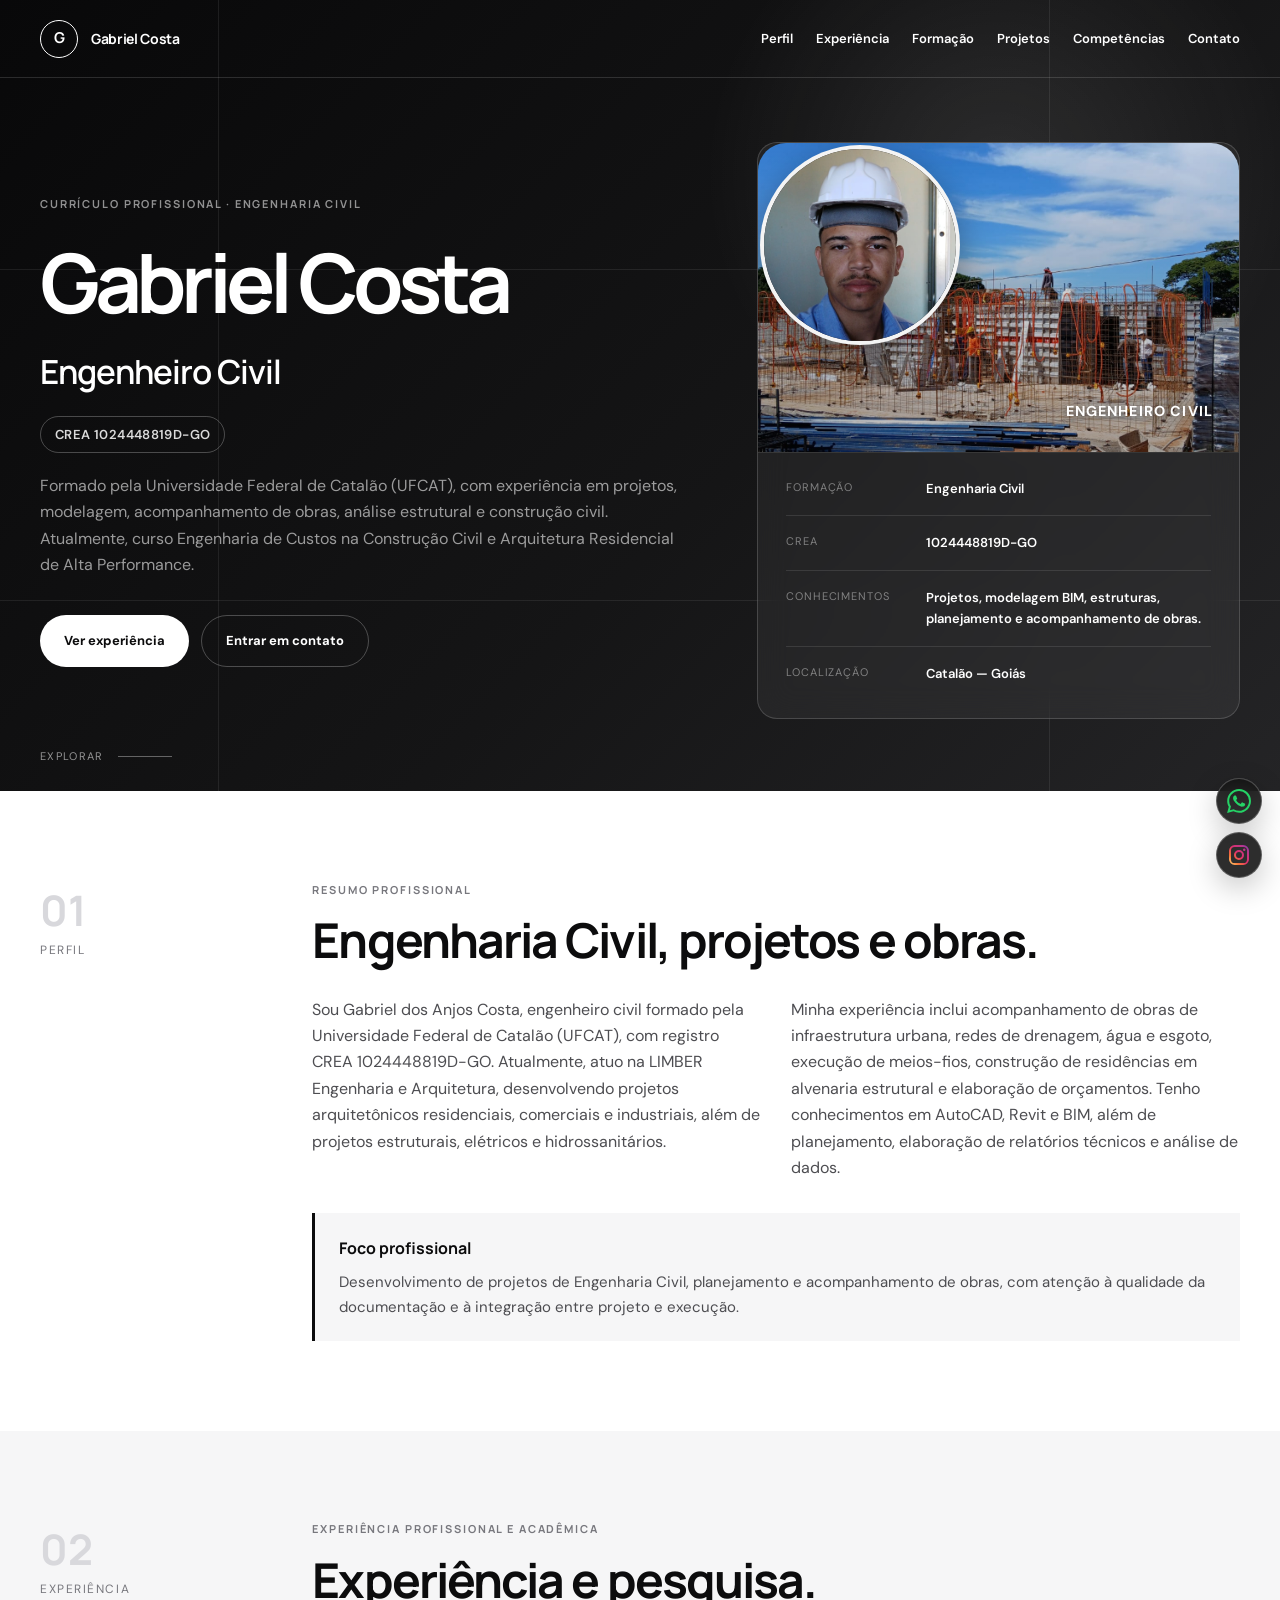
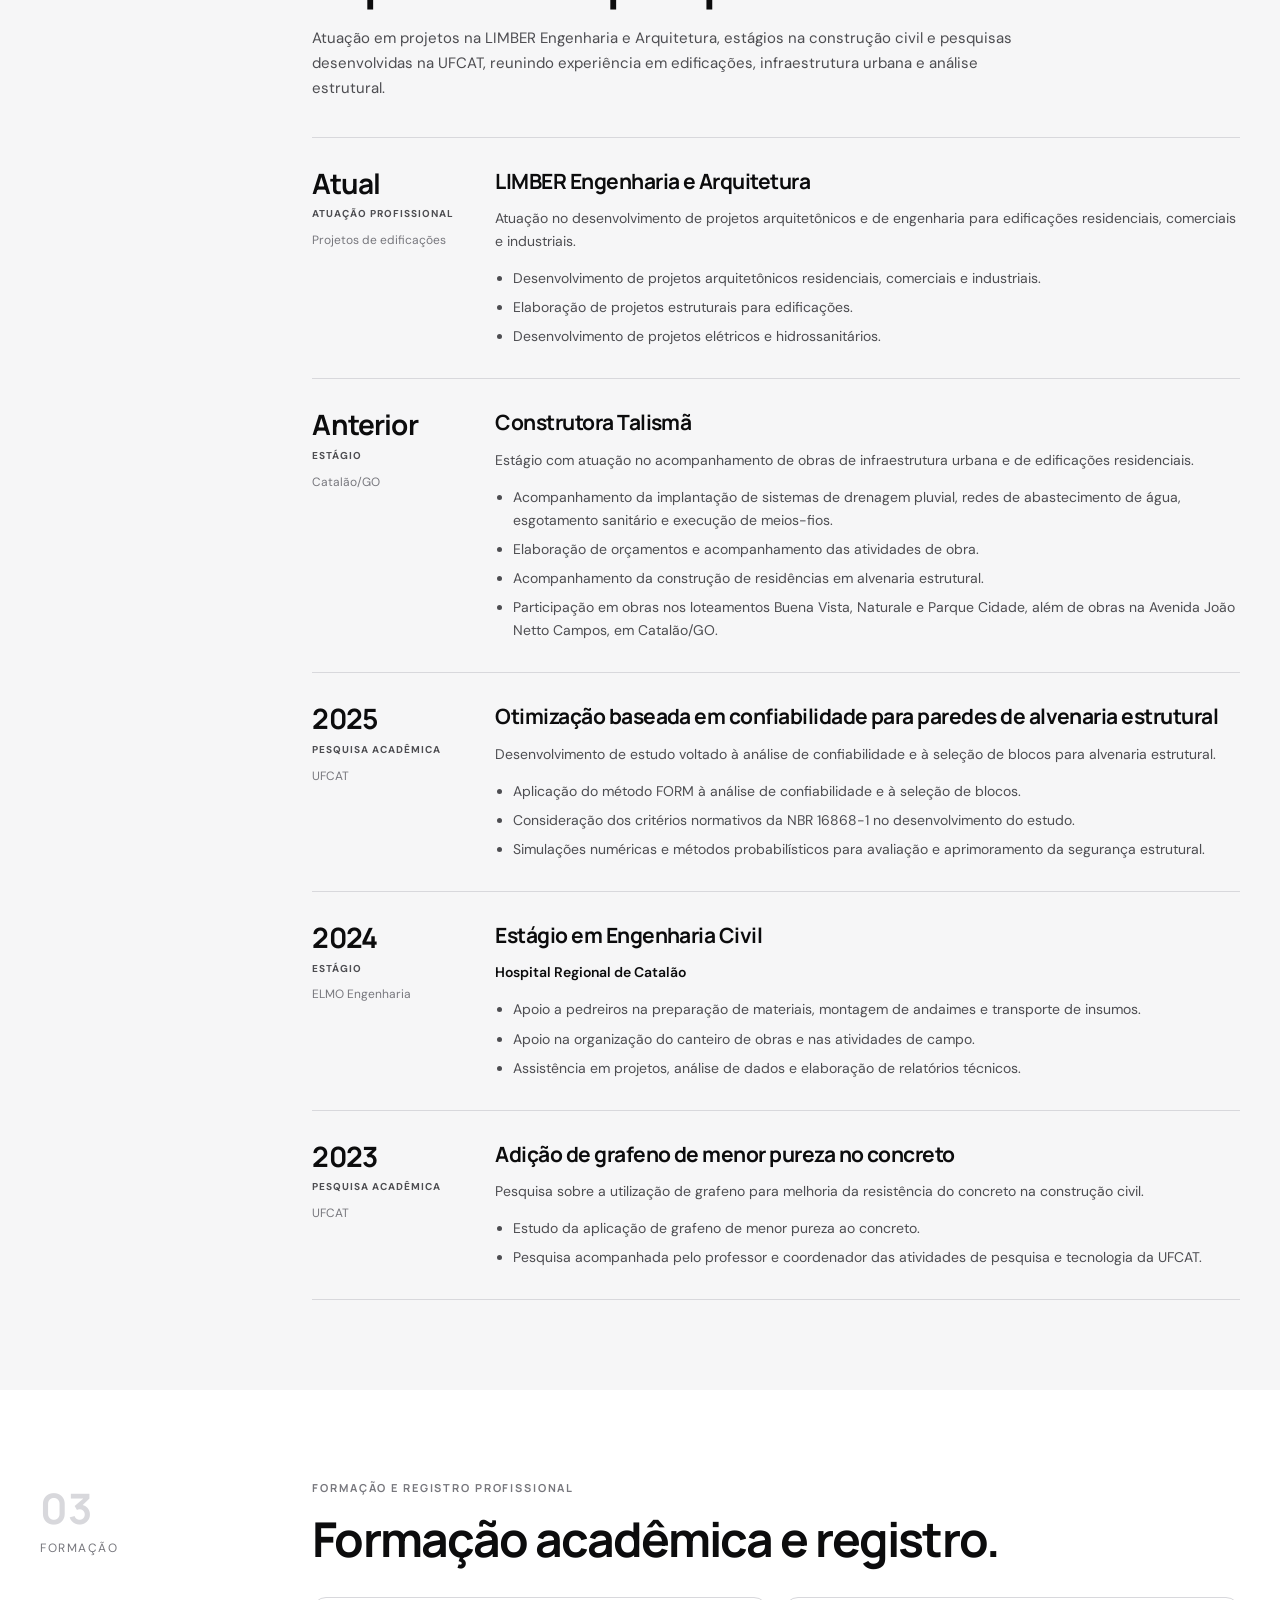
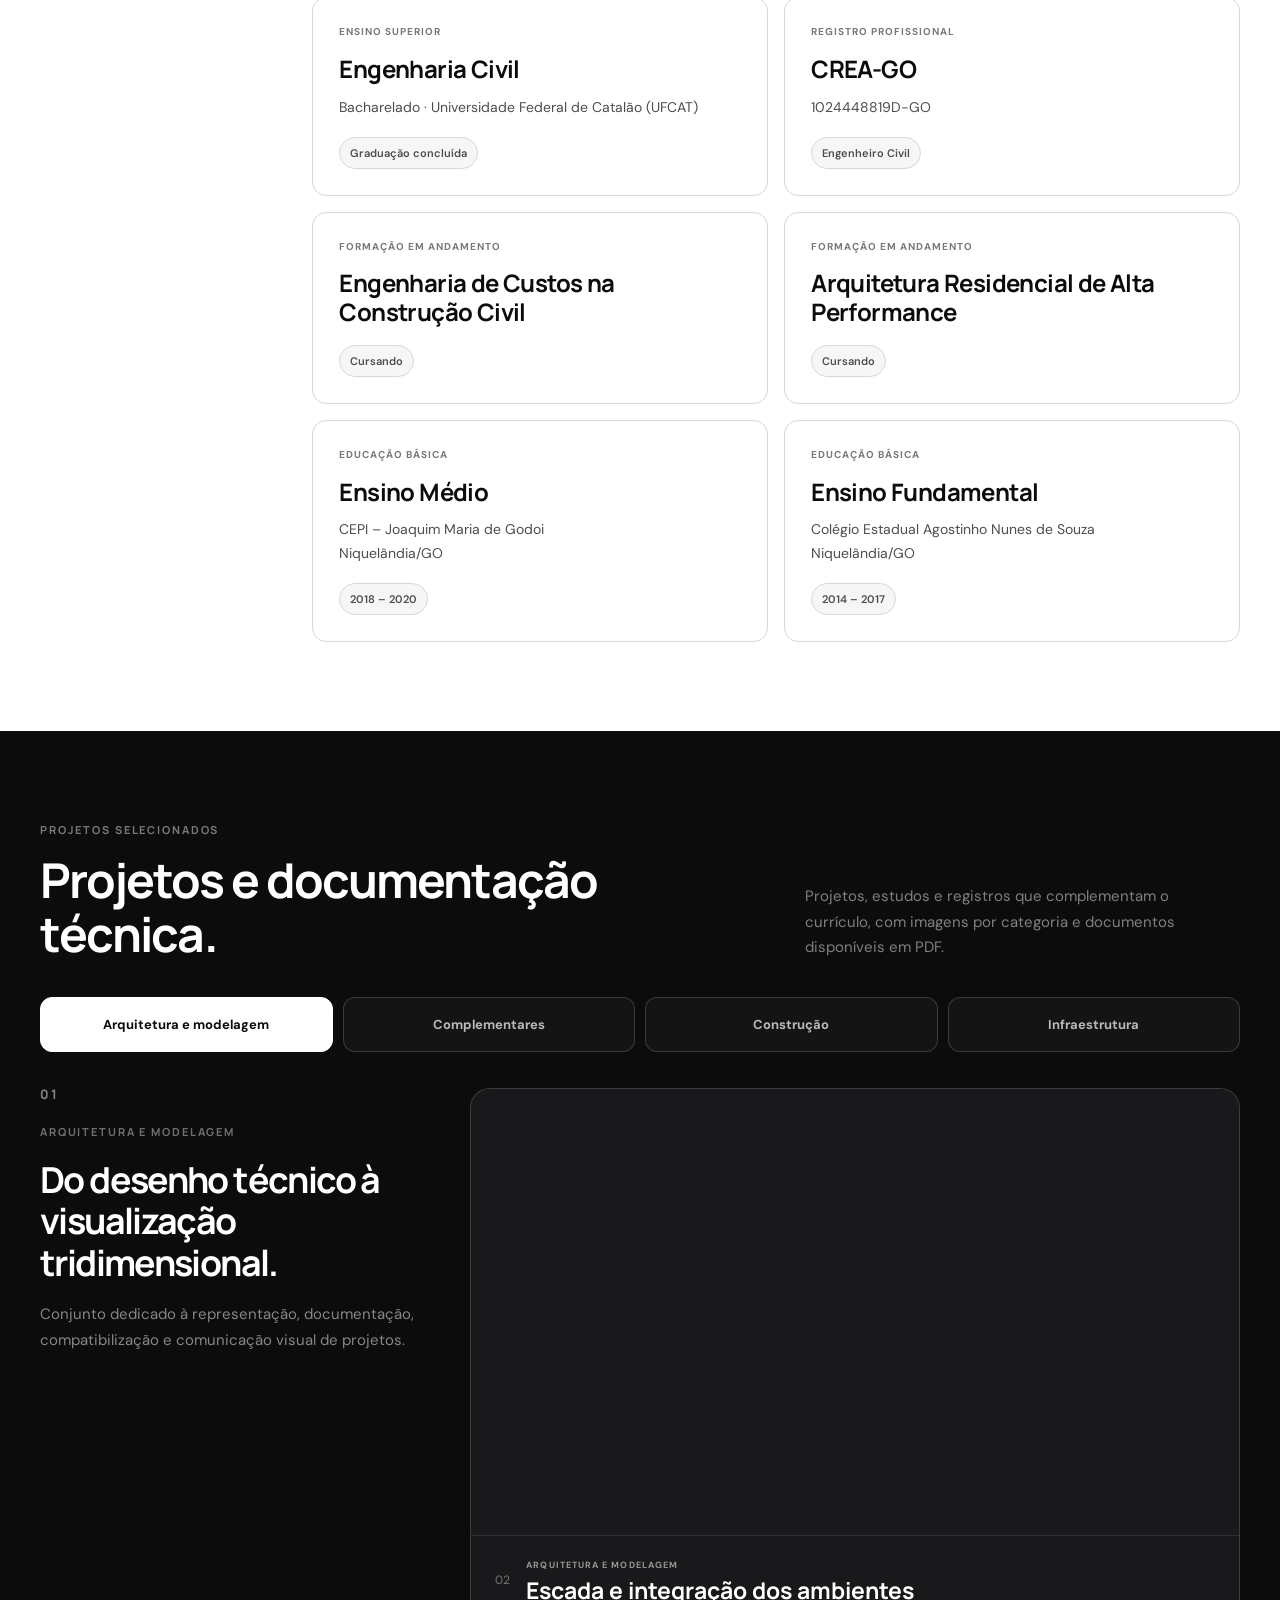
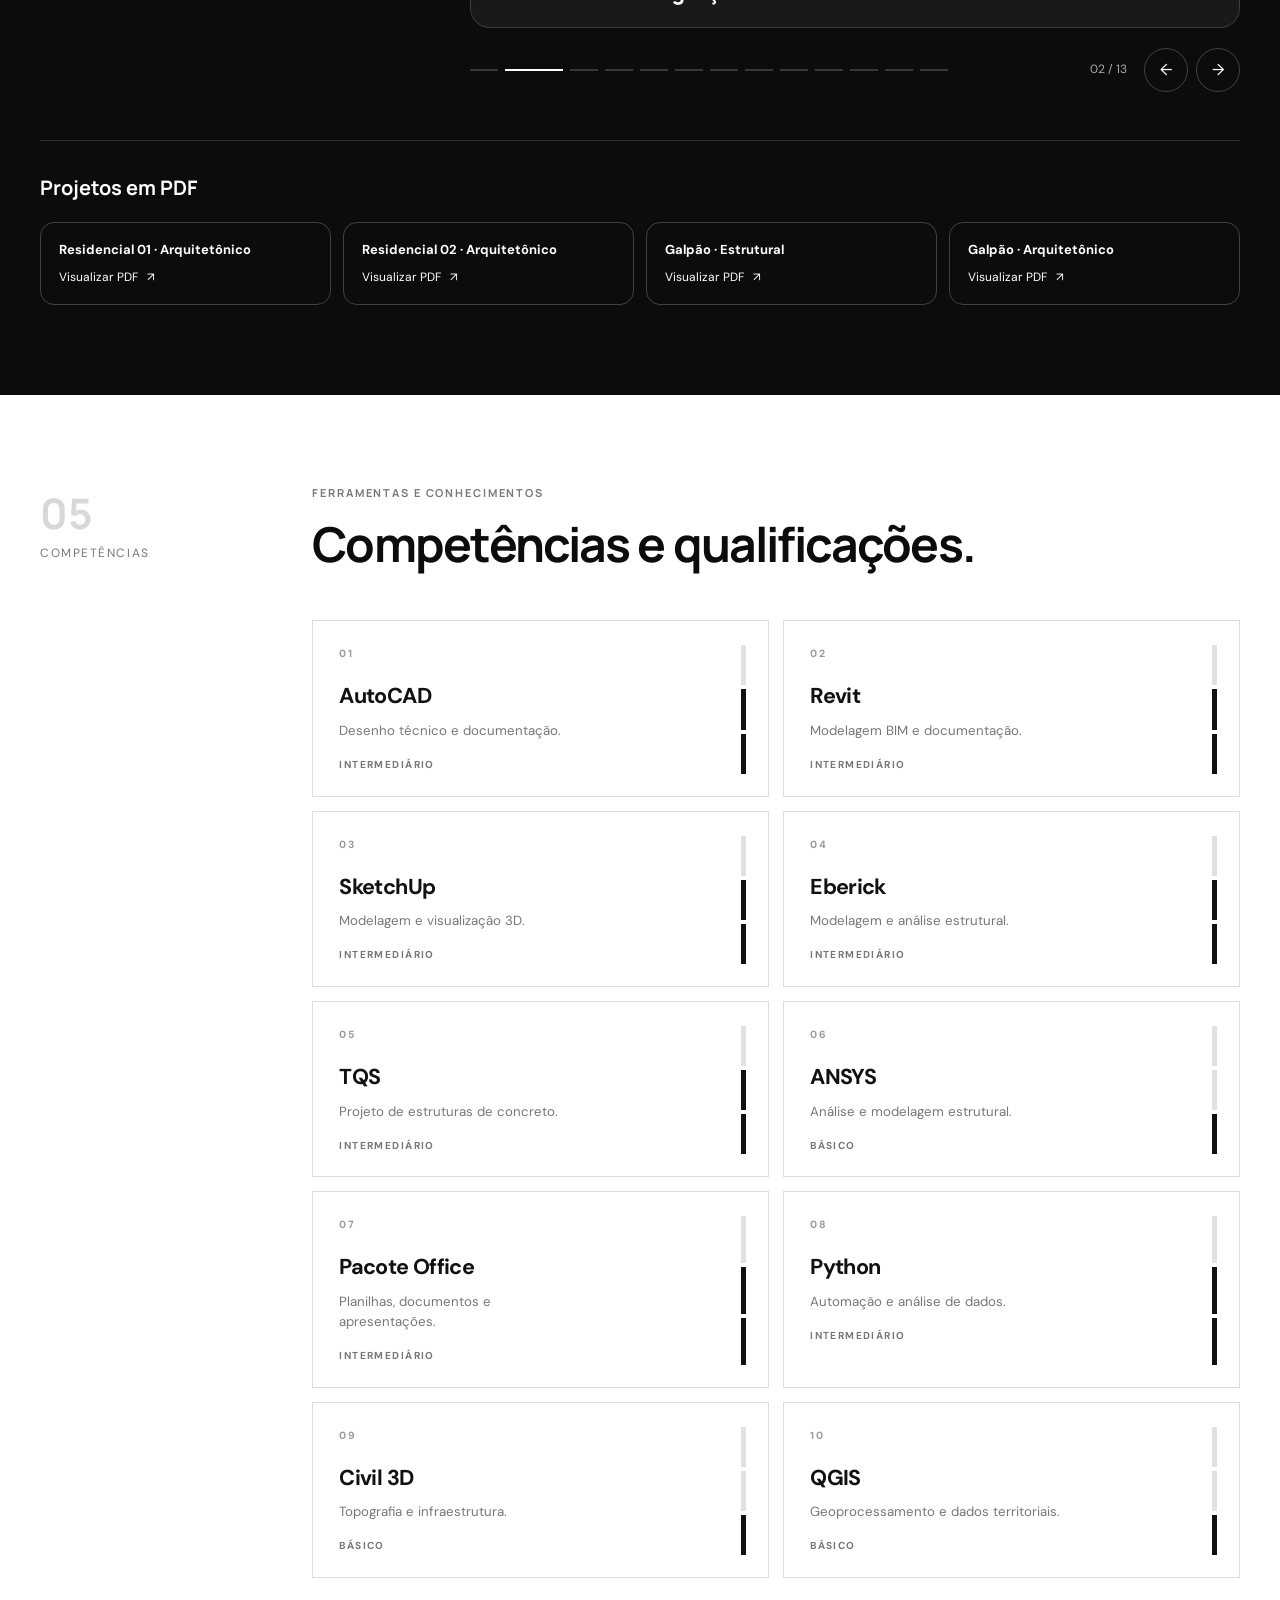
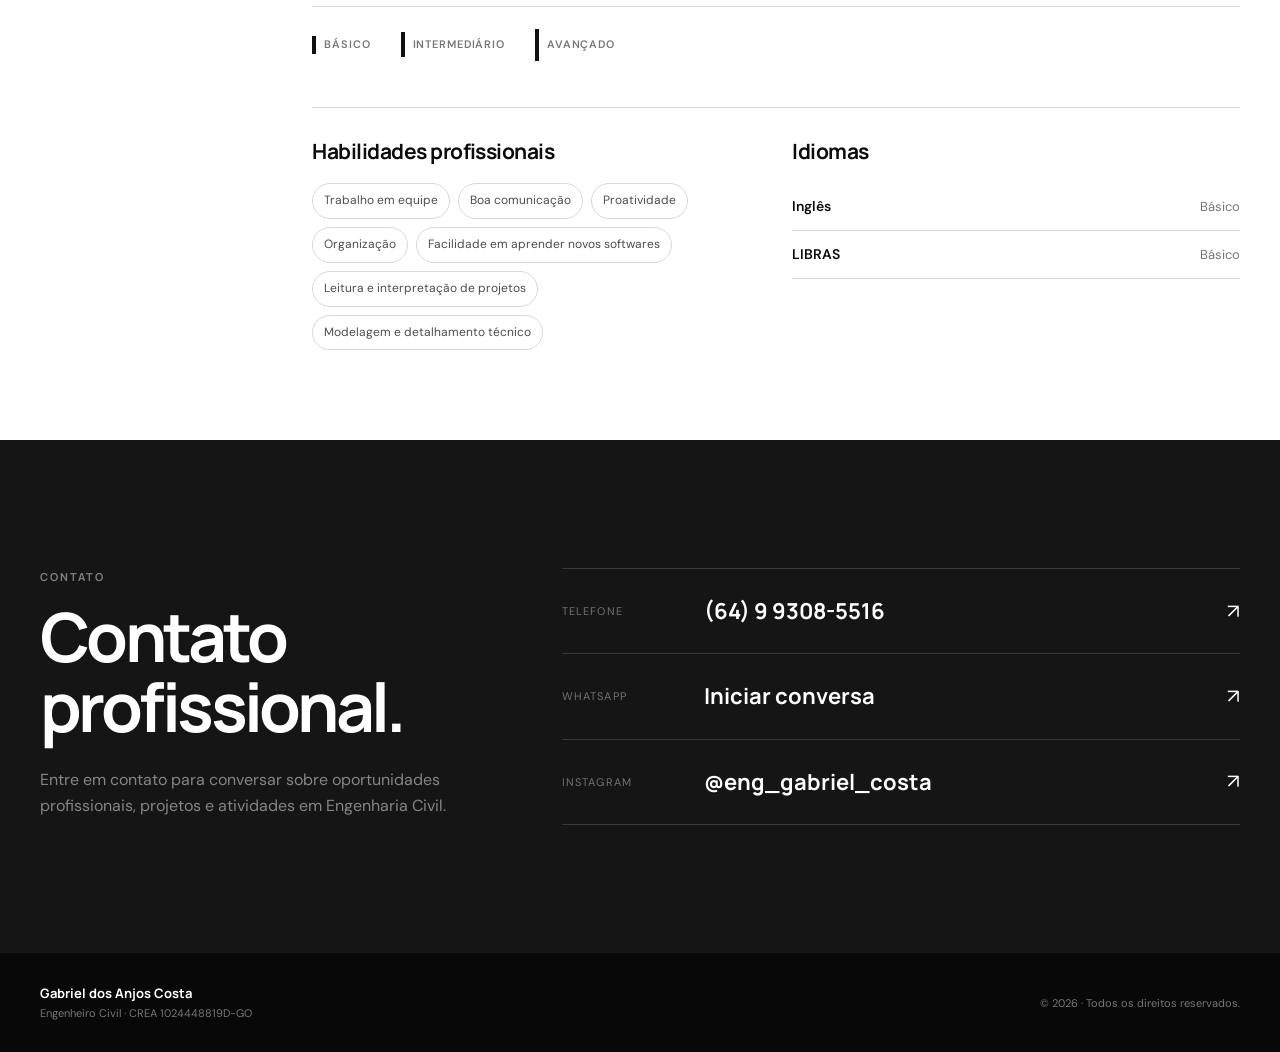
==== commit 83d6dfeb: "Atualização do site" ====
--- a/index.html
+++ b/index.html
@@ -67,8 +67,8 @@
          <div class="profile-visual">
         <img
           class="profile-cover"
-          src="assets/construção (4).jpeg"
-          alt="Foto de capa com barragem"
+          src="assets/construção/04.jpeg"
+          alt="Vista de obra com montagem de paredes e instalações"
         />
 
         <div class="profile-cover-overlay"></div>
@@ -307,7 +307,7 @@
         </div>
 
         <div class="portfolio-tabs reveal" role="tablist" aria-label="Categorias dos projetos">
-          <button class="tab-button active" type="button" data-tab="modelagem" role="tab" aria-selected="true">Modelagem</button>
+          <button class="tab-button active" type="button" data-tab="modelagem" role="tab" aria-selected="true">Arquitetura e modelagem</button>
           <button class="tab-button" type="button" data-tab="estruturas" role="tab" aria-selected="false">Complementares</button>
           <button class="tab-button" type="button" data-tab="construcao" role="tab" aria-selected="false">Construção</button>
           <button class="tab-button" type="button" data-tab="infraestrutura" role="tab" aria-selected="false">Infraestrutura</button>
@@ -318,55 +318,91 @@
             <div class="portfolio-stage">
               <div class="stage-copy">
                 <span class="stage-count">01</span>
-                <p class="stage-label">PROJETOS E MODELAGEM</p>
+                <p class="stage-label">ARQUITETURA E MODELAGEM</p>
                 <h3>Do desenho técnico à visualização tridimensional.</h3>
                 <p>Conjunto dedicado à representação, documentação, compatibilização e comunicação visual de projetos.</p>
               </div>
 
               <div class="project-slider" data-slider>
                 <div class="slides">
-                  <article class="project-slide active" data-title="Modelagem residencial" data-description="Modelo tridimensional utilizado para organização espacial, leitura do projeto e apresentação arquitetônica." data-tools="Revit · SketchUp · AutoCAD">
-                    <img src="assets/arquitetura/01.jpeg"  alt="Projeto residencial" />
-                    <div class="project-caption"><span>01</span><div><small>MODELAGEM BIM</small><h4>Apresentação arquitetônica</h4></div><button class="open-project" type="button" aria-label="Abrir detalhes do projeto">↗</button></div>
-                  </article>
-                  <article class="project-slide" data-title="Detalhamento técnico" data-description="Pranchas técnicas com plantas, cortes, elevações e informações direcionadas à leitura e execução do projeto." data-tools="AutoCAD · Revit">
-                    <img src="assets/arquitetura/02.jpg" alt="Projeto residencial" />
-                    <div class="project-caption"><span>02</span><div><small>MODELAGEM BIM</small><h4>Apresentação arquitetônica</h4></div><button class="open-project" type="button" aria-label="Abrir detalhes do projeto">↗</button></div>
-                  </article>
-                  <article class="project-slide" data-title="Apresentação visual" data-description="Composição gráfica para comunicar materiais, ambientes e soluções de projeto com maior clareza." data-tools="SketchUp · Renderização">
-                    <img src="assets/arquitetura/03.jpeg" alt="Projeto comercial" />
-                    <div class="project-caption"><span>03</span><div><small>VISUALIZAÇÃO</small><h4>Apresentação arquitetônica</h4></div><button class="open-project" type="button" aria-label="Abrir detalhes do projeto">↗</button></div>
-                  </article>
-                  <article class="project-slide" data-title="Modelagem residencial" data-description="Modelo tridimensional utilizado para organização espacial, leitura do projeto e apresentação arquitetônica." data-tools="Revit · SketchUp · AutoCAD">
-                    <img src="assets/arquitetura/04.png"  alt="Projeto residencial" />
-                    <div class="project-caption"><span>04</span><div><small>MODELAGEM BIM</small><h4>Apresentação arquitetônica</h4></div><button class="open-project" type="button" aria-label="Abrir detalhes do projeto">↗</button></div>
-                  </article>
-                  <article class="project-slide" data-title="Detalhamento técnico" data-description="Pranchas técnicas com plantas, cortes, elevações e informações direcionadas à leitura e execução do projeto." data-tools="AutoCAD · Revit">
-                    <img src="assets/arquitetura/05.jpeg" alt="Projeto residencial" />
-                    <div class="project-caption"><span>05</span><div><small>MODELAGEM BIM</small><h4>Apresentação arquitetônica</h4></div><button class="open-project" type="button" aria-label="Abrir detalhes do projeto">↗</button></div>
-                  </article>
-                  <article class="project-slide" data-title="Apresentação visual" data-description="Composição gráfica para comunicar materiais, ambientes e soluções de projeto com maior clareza." data-tools="SketchUp · Renderização">
-                    <img src="assets/arquitetura/06.png" alt="Projeto residencial" />
-                    <div class="project-caption"><span>06</span><div><small>VISUALIZAÇÃO</small><h4>Apresentação arquitetônica</h4></div><button class="open-project" type="button" aria-label="Abrir detalhes do projeto">↗</button></div>
-                  </article>
-                  <article class="project-slide" data-title="Apresentação visual" data-description="Composição gráfica para comunicar materiais, ambientes e soluções de projeto com maior clareza." data-tools="SketchUp · Renderização">
-                    <img src="assets/arquitetura/07.jpeg" alt="Projeto residencial" />
-                    <div class="project-caption"><span>07</span><div><small>VISUALIZAÇÃO</small><h4>Apresentação arquitetônica</h4></div><button class="open-project" type="button" aria-label="Abrir detalhes do projeto">↗</button></div>
-                  </article>
-
-                  <article class="project-slide" data-title="Apresentação visual" data-description="Composição gráfica para comunicar materiais, ambientes e soluções de projeto com maior clareza." data-tools="SketchUp · Renderização">
-                    <img src="assets/arquitetura/08.jpeg" alt="Projeto residencial" />
-                    <div class="project-caption"><span>07</span><div><small>VISUALIZAÇÃO</small><h4>Apresentação arquitetônica</h4></div><button class="open-project" type="button" aria-label="Abrir detalhes do projeto">↗</button></div>
-                  </article>
-
-                  <article class="project-slide" data-title="Apresentação visual" data-description="Composição gráfica para comunicar materiais, ambientes e soluções de projeto com maior clareza." data-tools="SketchUp · Renderização">
-                    <img src="assets/arquitetura/09.jpeg" alt="Projeto residencial" />
-                    <div class="project-caption"><span>07</span><div><small>VISUALIZAÇÃO</small><h4>Apresentação arquitetônica</h4></div><button class="open-project" type="button" aria-label="Abrir detalhes do projeto">↗</button></div>
-                  </article>
-
-
-
-
+                  <article class="project-slide active">
+                    <a class="project-image-link" href="assets/arquitetura/01.jpeg" target="_blank" rel="noopener noreferrer" aria-label="Ver imagem ampliada: Fachada residencial (abre em nova aba)">
+                      <img src="assets/arquitetura/01.jpeg" alt="Residência de dois pavimentos com garagem, fachada e área externa." loading="eager" decoding="async" />
+                    </a>
+                    <div class="project-caption"><span>01</span><div><small>ARQUITETURA E MODELAGEM</small><h4>Fachada residencial</h4></div></div>
+                  </article>
+                  <article class="project-slide">
+                    <a class="project-image-link" href="assets/arquitetura/02.jpg" target="_blank" rel="noopener noreferrer" aria-label="Ver imagem ampliada: Escada e integração dos ambientes (abre em nova aba)">
+                      <img src="assets/arquitetura/02.jpg" alt="Ambiente interno com escada, mezanino e jardim sob a escada." loading="lazy" decoding="async" />
+                    </a>
+                    <div class="project-caption"><span>02</span><div><small>ARQUITETURA E MODELAGEM</small><h4>Escada e integração dos ambientes</h4></div></div>
+                  </article>
+                  <article class="project-slide">
+                    <a class="project-image-link" href="assets/arquitetura/03.jpeg" target="_blank" rel="noopener noreferrer" aria-label="Ver imagem ampliada: Suíte residencial (abre em nova aba)">
+                      <img src="assets/arquitetura/03.jpeg" alt="Visualização de suíte com iluminação, mobiliário e acesso à varanda." loading="lazy" decoding="async" />
+                    </a>
+                    <div class="project-caption"><span>03</span><div><small>ARQUITETURA E MODELAGEM</small><h4>Suíte residencial</h4></div></div>
+                  </article>
+                  <article class="project-slide">
+                    <a class="project-image-link" href="assets/arquitetura/04.png" target="_blank" rel="noopener noreferrer" aria-label="Ver imagem ampliada: Fachada contemporânea (abre em nova aba)">
+                      <img src="assets/arquitetura/04.png" alt="Fachada de sobrado com varanda, garagem e revestimentos em tons naturais." loading="lazy" decoding="async" />
+                    </a>
+                    <div class="project-caption"><span>04</span><div><small>ARQUITETURA E MODELAGEM</small><h4>Fachada contemporânea</h4></div></div>
+                  </article>
+                  <article class="project-slide">
+                    <a class="project-image-link" href="assets/arquitetura/05.jpeg" target="_blank" rel="noopener noreferrer" aria-label="Ver imagem ampliada: Planta humanizada (abre em nova aba)">
+                      <img src="assets/arquitetura/05.jpeg" alt="Vista superior da distribuição dos ambientes, garagem e área de lazer." loading="lazy" decoding="async" />
+                    </a>
+                    <div class="project-caption"><span>05</span><div><small>ARQUITETURA E MODELAGEM</small><h4>Planta humanizada</h4></div></div>
+                  </article>
+                  <article class="project-slide">
+                    <a class="project-image-link" href="assets/arquitetura/06.png" target="_blank" rel="noopener noreferrer" aria-label="Ver imagem ampliada: Edificação comercial (abre em nova aba)">
+                      <img src="assets/arquitetura/06.png" alt="Fachada de edificação comercial de dois pavimentos com grandes aberturas envidraçadas." loading="lazy" decoding="async" />
+                    </a>
+                    <div class="project-caption"><span>06</span><div><small>ARQUITETURA E MODELAGEM</small><h4>Edificação comercial</h4></div></div>
+                  </article>
+                  <article class="project-slide">
+                    <a class="project-image-link" href="assets/arquitetura/07.jpeg" target="_blank" rel="noopener noreferrer" aria-label="Ver imagem ampliada: Área de lazer com piscina (abre em nova aba)">
+                      <img src="assets/arquitetura/07.jpeg" alt="Visualização de piscina, paisagismo e espaço de descanso residencial." loading="lazy" decoding="async" />
+                    </a>
+                    <div class="project-caption"><span>07</span><div><small>ARQUITETURA E MODELAGEM</small><h4>Área de lazer com piscina</h4></div></div>
+                  </article>
+                  <article class="project-slide">
+                    <a class="project-image-link" href="assets/arquitetura/08.png" target="_blank" rel="noopener noreferrer" aria-label="Ver imagem ampliada: Edificação institucional · Perspectiva (abre em nova aba)">
+                      <img src="assets/arquitetura/08.png" alt="Perspectiva de edificação institucional com identificação da UFCAT na fachada." loading="lazy" decoding="async" />
+                    </a>
+                    <div class="project-caption"><span>08</span><div><small>ARQUITETURA E MODELAGEM</small><h4>Edificação institucional · Perspectiva</h4></div></div>
+                  </article>
+                  <article class="project-slide">
+                    <a class="project-image-link" href="assets/arquitetura/09.png" target="_blank" rel="noopener noreferrer" aria-label="Ver imagem ampliada: Edificação institucional · Fachada (abre em nova aba)">
+                      <img src="assets/arquitetura/09.png" alt="Vista frontal de edificação institucional com acesso envidraçado e paisagismo." loading="lazy" decoding="async" />
+                    </a>
+                    <div class="project-caption"><span>09</span><div><small>ARQUITETURA E MODELAGEM</small><h4>Edificação institucional · Fachada</h4></div></div>
+                  </article>
+                  <article class="project-slide">
+                    <a class="project-image-link" href="assets/arquitetura/10.jpg" target="_blank" rel="noopener noreferrer" aria-label="Ver imagem ampliada: Cozinha e sala de jantar integradas (abre em nova aba)">
+                      <img src="assets/arquitetura/10.jpg" alt="Ambiente residencial com cozinha, sala de jantar e estar integrados." loading="lazy" decoding="async" />
+                    </a>
+                    <div class="project-caption"><span>10</span><div><small>ARQUITETURA E MODELAGEM</small><h4>Cozinha e sala de jantar integradas</h4></div></div>
+                  </article>
+                  <article class="project-slide">
+                    <a class="project-image-link" href="assets/arquitetura/11.png" target="_blank" rel="noopener noreferrer" aria-label="Ver imagem ampliada: Volumetria e materiais da fachada (abre em nova aba)">
+                      <img src="assets/arquitetura/11.png" alt="Perspectiva residencial com varanda envidraçada, revestimento amadeirado e paisagismo." loading="lazy" decoding="async" />
+                    </a>
+                    <div class="project-caption"><span>11</span><div><small>ARQUITETURA E MODELAGEM</small><h4>Volumetria e materiais da fachada</h4></div></div>
+                  </article>
+                  <article class="project-slide">
+                    <a class="project-image-link" href="assets/arquitetura/12.jpeg" target="_blank" rel="noopener noreferrer" aria-label="Ver imagem ampliada: Prancha de apresentação arquitetônica (abre em nova aba)">
+                      <img src="assets/arquitetura/12.jpeg" alt="Prancha com perspectiva residencial, referências de materiais e detalhes da fachada." loading="lazy" decoding="async" />
+                    </a>
+                    <div class="project-caption"><span>12</span><div><small>ARQUITETURA E MODELAGEM</small><h4>Prancha de apresentação arquitetônica</h4></div></div>
+                  </article>
+                  <article class="project-slide">
+                    <a class="project-image-link" href="assets/arquitetura/13.jpeg" target="_blank" rel="noopener noreferrer" aria-label="Ver imagem ampliada: Projeto e execução (abre em nova aba)">
+                      <img src="assets/arquitetura/13.jpeg" alt="Comparação entre a visualização arquitetônica e o registro da edificação em construção." loading="lazy" decoding="async" />
+                    </a>
+                    <div class="project-caption"><span>13</span><div><small>ARQUITETURA E MODELAGEM</small><h4>Projeto e execução</h4></div></div>
+                  </article>
                 </div>
                 <div class="slider-footer">
                   <div class="slider-dots" aria-label="Indicadores dos projetos"></div>
@@ -383,24 +419,48 @@
             <div class="portfolio-stage">
               <div class="stage-copy">
                 <span class="stage-count">02</span>
-                <p class="stage-label">ESTRUTURAS</p>
-                <h3>Comportamento, dimensionamento e detalhamento.</h3>
-                <p>Estudos desenvolvidos com atenção à segurança, ao desempenho e à representação dos elementos resistentes.</p>
+                <p class="stage-label">PROJETOS COMPLEMENTARES</p>
+                <h3>Estruturas e aproveitamento de água pluvial.</h3>
+                <p>Modelos estruturais e desenhos de instalações, com plantas, cortes, detalhes e vistas isométricas para a documentação dos projetos.</p>
               </div>
 
               <div class="project-slider" data-slider>
                 <div class="slides">
-                  <article class="project-slide active" data-title="Estrutura de concreto armado" data-description="Análise e representação de elementos em concreto armado, incluindo lajes, vigas, pilares e fundações." data-tools="Eberick · AutoCAD · Excel">
-                    <img src="assets/estrutural (1).jpeg" alt="Modelo provisório de estrutura de concreto armado" />
-                    <div class="project-caption"><span>01</span><div><small>CONCRETO ARMADO</small><h4>Modelo estrutural</h4></div><button class="open-project" type="button" aria-label="Abrir detalhes do projeto">↗</button></div>
-                  </article>
-                  <article class="project-slide" data-title="Alvenaria estrutural" data-description="Estudo de paredes portantes, transferência de cargas, confiabilidade e cenários de perda localizada." data-tools="Ansys · Python · UQpy">
-                    <img src="assets/estrutural (2).jpeg" alt="Modelo provisório de estudo em alvenaria estrutural" />
-                    <div class="project-caption"><span>02</span><div><small>ALVENARIA ESTRUTURAL</small><h4>Análise de risco</h4></div><button class="open-project" type="button" aria-label="Abrir detalhes do projeto">↗</button></div>
-                  </article>
-                  <article class="project-slide" data-title="Estrutura metálica" data-description="Representação de perfis, ligações e organização do sistema estrutural em aço." data-tools="AutoCAD · Modelagem 3D">
-                    <img src="assets/estrutural (3).jpeg" alt="Modelo provisório de estrutura metálica" />
-                    <div class="project-caption"><span>03</span><div><small>ESTRUTURA METÁLICA</small><h4>Sistema em aço</h4></div><button class="open-project" type="button" aria-label="Abrir detalhes do projeto">↗</button></div>
+                  <article class="project-slide active">
+                    <a class="project-image-link" href="assets/complementares/01.jpeg" target="_blank" rel="noopener noreferrer" aria-label="Ver imagem ampliada: Modelo estrutural com lajes (abre em nova aba)">
+                      <img src="assets/complementares/01.jpeg" alt="Modelo tridimensional de estrutura com lajes, vigas e pilares." loading="lazy" decoding="async" />
+                    </a>
+                    <div class="project-caption"><span>01</span><div><small>PROJETOS COMPLEMENTARES</small><h4>Modelo estrutural com lajes</h4></div></div>
+                  </article>
+                  <article class="project-slide">
+                    <a class="project-image-link" href="assets/complementares/02.jpg" target="_blank" rel="noopener noreferrer" aria-label="Ver imagem ampliada: Captação de água pluvial (abre em nova aba)">
+                      <img src="assets/complementares/02.jpg" alt="Planta de instalações para captação e aproveitamento de água pluvial na edificação." loading="lazy" decoding="async" />
+                    </a>
+                    <div class="project-caption"><span>02</span><div><small>PROJETOS COMPLEMENTARES</small><h4>Captação de água pluvial</h4></div></div>
+                  </article>
+                  <article class="project-slide">
+                    <a class="project-image-link" href="assets/complementares/03.jpg" target="_blank" rel="noopener noreferrer" aria-label="Ver imagem ampliada: Detalhamento do reservatório (abre em nova aba)">
+                      <img src="assets/complementares/03.jpg" alt="Detalhe em planta do reservatório e das conexões do sistema de aproveitamento de água pluvial." loading="lazy" decoding="async" />
+                    </a>
+                    <div class="project-caption"><span>03</span><div><small>PROJETOS COMPLEMENTARES</small><h4>Detalhamento do reservatório</h4></div></div>
+                  </article>
+                  <article class="project-slide">
+                    <a class="project-image-link" href="assets/complementares/04.jpeg" target="_blank" rel="noopener noreferrer" aria-label="Ver imagem ampliada: Modelo de vigas e pilares (abre em nova aba)">
+                      <img src="assets/complementares/04.jpeg" alt="Vista tridimensional dos pórticos estruturais sem as lajes." loading="lazy" decoding="async" />
+                    </a>
+                    <div class="project-caption"><span>04</span><div><small>PROJETOS COMPLEMENTARES</small><h4>Modelo de vigas e pilares</h4></div></div>
+                  </article>
+                  <article class="project-slide">
+                    <a class="project-image-link" href="assets/complementares/05.jpg" target="_blank" rel="noopener noreferrer" aria-label="Ver imagem ampliada: Corte do sistema de água pluvial (abre em nova aba)">
+                      <img src="assets/complementares/05.jpg" alt="Corte do reservatório e das tubulações do sistema de aproveitamento de água pluvial." loading="lazy" decoding="async" />
+                    </a>
+                    <div class="project-caption"><span>05</span><div><small>PROJETOS COMPLEMENTARES</small><h4>Corte do sistema de água pluvial</h4></div></div>
+                  </article>
+                  <article class="project-slide">
+                    <a class="project-image-link" href="assets/complementares/06.jpg" target="_blank" rel="noopener noreferrer" aria-label="Ver imagem ampliada: Isométrico das instalações (abre em nova aba)">
+                      <img src="assets/complementares/06.jpg" alt="Representação isométrica do reservatório e das tubulações de água pluvial." loading="lazy" decoding="async" />
+                    </a>
+                    <div class="project-caption"><span>06</span><div><small>PROJETOS COMPLEMENTARES</small><h4>Isométrico das instalações</h4></div></div>
                   </article>
                 </div>
 
@@ -429,35 +489,78 @@
 
               <div class="project-slider" data-slider>
                 <div class="slides">
-                  <article class="project-slide active" data-title="Acompanhamento de obra" data-description="Organização de informações de campo e acompanhamento das principais etapas da execução." data-tools="Planilhas · Relatórios · Registros fotográficos">
-                    <img src="assets/construção (1).jpeg" alt="Acompanhamento de obra" />
-                    <div class="project-caption"><span>01</span><div><small>EXECUÇÃO</small><h4>Acompanhamento técnico</h4></div><button class="open-project" type="button" aria-label="Abrir detalhes do projeto">↗</button></div>
-                  </article>
-                  <article class="project-slide" data-title="Planejamento construtivo" data-description="Organização de atividades, sequências executivas, prazos e informações necessárias para acompanhamento." data-tools="Excel · MS Project">
-                    <img src="assets/construção (2).jpeg" alt="Modelo provisório de planejamento construtivo" />
-                    <div class="project-caption"><span>02</span><div><small>PLANEJAMENTO</small><h4>Acompanhamento técnico</h4></div><button class="open-project" type="button" aria-label="Abrir detalhes do projeto">↗</button></div>
-                  </article>
-                  <article class="project-slide" data-title="Documentação técnica" data-description="Memoriais, quantitativos, relatórios e organização de documentos complementares aos projetos." data-tools="Word · Excel · AutoCAD">
-                    <img src="assets/construção (3).jpeg" alt="Modelo provisório de documentação técnica" />
-                    <div class="project-caption"><span>03</span><div><small>EXECUÇÃO</small><h4>Acompanhamento técnico</h4></div><button class="open-project" type="button" aria-label="Abrir detalhes do projeto">↗</button></div>
-                  </article>
-                  <article class="project-slide" data-title="Documentação técnica" data-description="Memoriais, quantitativos, relatórios e organização de documentos complementares aos projetos." data-tools="Word · Excel · AutoCAD">
-                    <img src="assets/construção (4).jpeg" alt="Acompanhamento de obra" />
-                    <div class="project-caption"><span>04</span><div><small>EXECUÇÃO</small><h4>Acompanhamento técnico</h4></div><button class="open-project" type="button" aria-label="Abrir detalhes do projeto">↗</button></div>
-                  </article>
-                  <article class="project-slide" data-title="Planejamento construtivo" data-description="Organização de atividades, sequências executivas, prazos e informações necessárias para acompanhamento." data-tools="Excel · MS Project">
-                    <img src="assets/construção (7).jpeg" alt="Modelo provisório de planejamento construtivo" />
-                    <div class="project-caption"><span>05</span><div><small>PLANEJAMENTO</small><h4>Acompanhamento técnico</h4></div><button class="open-project" type="button" aria-label="Abrir detalhes do projeto">↗</button></div>
-                  </article>
-                  <article class="project-slide" data-title="Documentação técnica" data-description="Memoriais, quantitativos, relatórios e organização de documentos complementares aos projetos." data-tools="Word · Excel · AutoCAD">
-                    <img src="assets/construção (11).jpeg" alt="Modelo provisório de documentação técnica" />
-                    <div class="project-caption"><span>06</span><div><small>EXECUÇÃO</small><h4>Acompanhamento técnico</h4></div><button class="open-project" type="button" aria-label="Abrir detalhes do projeto">↗</button></div>
-                  </article>
-                  <article class="project-slide" data-title="Documentação técnica" data-description="Memoriais, quantitativos, relatórios e organização de documentos complementares aos projetos." data-tools="Word · Excel · AutoCAD">
-                    <img src="assets/construção (12).jpeg" alt="Acompanhamento de obra" />
-                    <div class="project-caption"><span>07</span><div><small>EXECUÇÃO</small><h4>Acompanhamento técnico</h4></div><button class="open-project" type="button" aria-label="Abrir detalhes do projeto">↗</button></div>
-                  </article>
-
+                  <article class="project-slide active">
+                    <a class="project-image-link" href="assets/construção/01.jpeg" target="_blank" rel="noopener noreferrer" aria-label="Ver imagem ampliada: Armaduras e instalações embutidas (abre em nova aba)">
+                      <img src="assets/construção/01.jpeg" alt="Montagem de armaduras de paredes e posicionamento de eletrodutos antes da concretagem." loading="lazy" decoding="async" />
+                    </a>
+                    <div class="project-caption"><span>01</span><div><small>ACOMPANHAMENTO DE OBRAS</small><h4>Armaduras e instalações embutidas</h4></div></div>
+                  </article>
+                  <article class="project-slide">
+                    <a class="project-image-link" href="assets/construção/02.jpeg" target="_blank" rel="noopener noreferrer" aria-label="Ver imagem ampliada: Tubulações na etapa de fundação (abre em nova aba)">
+                      <img src="assets/construção/02.jpeg" alt="Tubulações posicionadas no terreno durante a execução das fundações." loading="lazy" decoding="async" />
+                    </a>
+                    <div class="project-caption"><span>02</span><div><small>ACOMPANHAMENTO DE OBRAS</small><h4>Tubulações na etapa de fundação</h4></div></div>
+                  </article>
+                  <article class="project-slide">
+                    <a class="project-image-link" href="assets/construção/03.jpeg" target="_blank" rel="noopener noreferrer" aria-label="Ver imagem ampliada: Montagem de formas de paredes (abre em nova aba)">
+                      <img src="assets/construção/03.jpeg" alt="Formas de paredes e armaduras montadas durante a execução da estrutura." loading="lazy" decoding="async" />
+                    </a>
+                    <div class="project-caption"><span>03</span><div><small>ACOMPANHAMENTO DE OBRAS</small><h4>Montagem de formas de paredes</h4></div></div>
+                  </article>
+                  <article class="project-slide">
+                    <a class="project-image-link" href="assets/construção/04.jpeg" target="_blank" rel="noopener noreferrer" aria-label="Ver imagem ampliada: Execução de paredes e instalações (abre em nova aba)">
+                      <img src="assets/construção/04.jpeg" alt="Vista geral da obra com formas, armaduras e instalações embutidas." loading="lazy" decoding="async" />
+                    </a>
+                    <div class="project-caption"><span>04</span><div><small>ACOMPANHAMENTO DE OBRAS</small><h4>Execução de paredes e instalações</h4></div></div>
+                  </article>
+                  <article class="project-slide">
+                    <a class="project-image-link" href="assets/construção/05.jpeg" target="_blank" rel="noopener noreferrer" aria-label="Ver imagem ampliada: Preparação da laje (abre em nova aba)">
+                      <img src="assets/construção/05.jpeg" alt="Armaduras, enchimento e eletrodutos posicionados antes da concretagem da laje." loading="lazy" decoding="async" />
+                    </a>
+                    <div class="project-caption"><span>05</span><div><small>ACOMPANHAMENTO DE OBRAS</small><h4>Preparação da laje</h4></div></div>
+                  </article>
+                  <article class="project-slide">
+                    <a class="project-image-link" href="assets/construção/06.jpeg" target="_blank" rel="noopener noreferrer" aria-label="Ver imagem ampliada: Escoramento da estrutura (abre em nova aba)">
+                      <img src="assets/construção/06.jpeg" alt="Escoramento de vigas e lajes durante a execução da edificação." loading="lazy" decoding="async" />
+                    </a>
+                    <div class="project-caption"><span>06</span><div><small>ACOMPANHAMENTO DE OBRAS</small><h4>Escoramento da estrutura</h4></div></div>
+                  </article>
+                  <article class="project-slide">
+                    <a class="project-image-link" href="assets/construção/07.jpeg" target="_blank" rel="noopener noreferrer" aria-label="Ver imagem ampliada: Concretagem de laje (abre em nova aba)">
+                      <img src="assets/construção/07.jpeg" alt="Equipe executando a concretagem da laje com apoio de bomba de concreto." loading="lazy" decoding="async" />
+                    </a>
+                    <div class="project-caption"><span>07</span><div><small>ACOMPANHAMENTO DE OBRAS</small><h4>Concretagem de laje</h4></div></div>
+                  </article>
+                  <article class="project-slide">
+                    <a class="project-image-link" href="assets/construção/08.jpeg" target="_blank" rel="noopener noreferrer" aria-label="Ver imagem ampliada: Bombeamento de concreto (abre em nova aba)">
+                      <img src="assets/construção/08.jpeg" alt="Caminhão e equipamento de bombeamento de concreto junto à edificação em obra." loading="lazy" decoding="async" />
+                    </a>
+                    <div class="project-caption"><span>08</span><div><small>ACOMPANHAMENTO DE OBRAS</small><h4>Bombeamento de concreto</h4></div></div>
+                  </article>
+                  <article class="project-slide">
+                    <a class="project-image-link" href="assets/construção/09.jpeg" target="_blank" rel="noopener noreferrer" aria-label="Ver imagem ampliada: Armação de paredes (abre em nova aba)">
+                      <img src="assets/construção/09.jpeg" alt="Armaduras e eletrodutos das paredes posicionados sobre a laje." loading="lazy" decoding="async" />
+                    </a>
+                    <div class="project-caption"><span>09</span><div><small>ACOMPANHAMENTO DE OBRAS</small><h4>Armação de paredes</h4></div></div>
+                  </article>
+                  <article class="project-slide">
+                    <a class="project-image-link" href="assets/construção/10.jpeg" target="_blank" rel="noopener noreferrer" aria-label="Ver imagem ampliada: Estrutura em execução (abre em nova aba)">
+                      <img src="assets/construção/10.jpeg" alt="Vista geral da estrutura com laje, armaduras de paredes e instalações." loading="lazy" decoding="async" />
+                    </a>
+                    <div class="project-caption"><span>10</span><div><small>ACOMPANHAMENTO DE OBRAS</small><h4>Estrutura em execução</h4></div></div>
+                  </article>
+                  <article class="project-slide">
+                    <a class="project-image-link" href="assets/construção/11.jpeg" target="_blank" rel="noopener noreferrer" aria-label="Ver imagem ampliada: Estrutura metálica da cobertura (abre em nova aba)">
+                      <img src="assets/construção/11.jpeg" alt="Montagem de treliças metálicas sobre paredes de alvenaria." loading="lazy" decoding="async" />
+                    </a>
+                    <div class="project-caption"><span>11</span><div><small>ACOMPANHAMENTO DE OBRAS</small><h4>Estrutura metálica da cobertura</h4></div></div>
+                  </article>
+                  <article class="project-slide">
+                    <a class="project-image-link" href="assets/construção/12.jpeg" target="_blank" rel="noopener noreferrer" aria-label="Ver imagem ampliada: Concretagem em obra residencial (abre em nova aba)">
+                      <img src="assets/construção/12.jpeg" alt="Caminhão e bomba de concreto em operação durante a execução da estrutura." loading="lazy" decoding="async" />
+                    </a>
+                    <div class="project-caption"><span>12</span><div><small>ACOMPANHAMENTO DE OBRAS</small><h4>Concretagem em obra residencial</h4></div></div>
+                  </article>
                 </div>
                 <div class="slider-footer">
                   <div class="slider-dots" aria-label="Indicadores dos projetos"></div>
@@ -474,37 +577,72 @@
             <div class="portfolio-stage">
               <div class="stage-copy">
                 <span class="stage-count">04</span>
-                <p class="stage-label">ARQUITETURA E INFRAESTRUTURA</p>
-                <h3>Escala do edifício à organização urbana, planejamento e acompanhamento.</h3>
-                <p>Registros de planejamento, acompanhamento, documentação, quantitativos e leitura do processo construtivo.</p>
+                <p class="stage-label">INFRAESTRUTURA URBANA</p>
+                <h3>Drenagem, redes enterradas e infraestrutura viária.</h3>
+                <p>Registros de implantação de redes, escavação de valas, regularização de vias e execução de meios-fios e sarjetas.</p>
               </div>
 
               <div class="project-slider" data-slider>
                 <div class="slides">
-                  <article class="project-slide active" data-title="Estudo arquitetônico" data-description="Organização de ambientes, volumetria, fachadas e comunicação visual do conceito arquitetônico." data-tools="AutoCAD · Revit · SketchUp">
-                    <img src="assets/infraestrutura (1).jpeg" alt="Modelo provisório de estudo arquitetônico" />
-                    <div class="project-caption"><span>01</span><div><small>ARQUITETURA</small><h4>Estudo de edificação</h4></div><button class="open-project" type="button" aria-label="Abrir detalhes do projeto">↗</button></div>
-                  </article>
-                  <article class="project-slide" data-title="Sistema de abastecimento de água" data-description="Estudo de captação, adução, reservação e redes de distribuição para sistema urbano de abastecimento." data-tools="AutoCAD · Excel · EPANET">
-                    <img src="assets/infraestrutura (4).jpeg" alt="Modelo provisório de sistema de saneamento" />
-                    <div class="project-caption"><span>02</span><div><small>SANEAMENTO</small><h4>Abastecimento de água</h4></div><button class="open-project" type="button" aria-label="Abrir detalhes do projeto">↗</button></div>
-                  </article>
-                  <article class="project-slide" data-title="Levantamento e representação topográfica" data-description="Organização de dados, áreas, confrontações, curvas e informações necessárias à representação territorial." data-tools="AutoCAD · Civil 3D · QGIS">
-                    <img src="assets/infraestrutura (7).jpeg" alt="Modelo provisório de levantamento topográfico" />
-                    <div class="project-caption"><span>03</span><div><small>TOPOGRAFIA</small><h4>Levantamento e cadastro</h4></div><button class="open-project" type="button" aria-label="Abrir detalhes do projeto">↗</button></div>
-                  </article>
-
-                  <article class="project-slide" data-title="Estudo arquitetônico" data-description="Organização de ambientes, volumetria, fachadas e comunicação visual do conceito arquitetônico." data-tools="AutoCAD · Revit · SketchUp">
-                    <img src="assets/infraestrutura (5).jpeg" alt="Modelo provisório de estudo arquitetônico" />
-                    <div class="project-caption"><span>01</span><div><small>ARQUITETURA</small><h4>Estudo de edificação</h4></div><button class="open-project" type="button" aria-label="Abrir detalhes do projeto">↗</button></div>
-                  </article>
-                  <article class="project-slide" data-title="Sistema de abastecimento de água" data-description="Estudo de captação, adução, reservação e redes de distribuição para sistema urbano de abastecimento." data-tools="AutoCAD · Excel · EPANET">
-                    <img src="assets/infraestrutura (14).jpeg" alt="Modelo provisório de sistema de saneamento" />
-                    <div class="project-caption"><span>02</span><div><small>SANEAMENTO</small><h4>Abastecimento de água</h4></div><button class="open-project" type="button" aria-label="Abrir detalhes do projeto">↗</button></div>
-                  </article>
-                  <article class="project-slide" data-title="Levantamento e representação topográfica" data-description="Organização de dados, áreas, confrontações, curvas e informações necessárias à representação territorial." data-tools="AutoCAD · Civil 3D · QGIS">
-                    <img src="assets/infraestrutura (11).jpeg" alt="Modelo provisório de levantamento topográfico" />
-                    <div class="project-caption"><span>03</span><div><small>TOPOGRAFIA</small><h4>Levantamento e cadastro</h4></div><button class="open-project" type="button" aria-label="Abrir detalhes do projeto">↗</button></div>
+                  <article class="project-slide active">
+                    <a class="project-image-link" href="assets/infraestrutura/01.jpeg" target="_blank" rel="noopener noreferrer" aria-label="Ver imagem ampliada: Rede de drenagem pluvial (abre em nova aba)">
+                      <img src="assets/infraestrutura/01.jpeg" alt="Assentamento de tubos de concreto em vala para a rede de drenagem." loading="lazy" decoding="async" />
+                    </a>
+                    <div class="project-caption"><span>01</span><div><small>INFRAESTRUTURA URBANA</small><h4>Rede de drenagem pluvial</h4></div></div>
+                  </article>
+                  <article class="project-slide">
+                    <a class="project-image-link" href="assets/infraestrutura/02.jpeg" target="_blank" rel="noopener noreferrer" aria-label="Ver imagem ampliada: Execução de meio-fio e sarjeta (abre em nova aba)">
+                      <img src="assets/infraestrutura/02.jpeg" alt="Equipe e equipamento na execução mecanizada de meio-fio e sarjeta." loading="lazy" decoding="async" />
+                    </a>
+                    <div class="project-caption"><span>02</span><div><small>INFRAESTRUTURA URBANA</small><h4>Execução de meio-fio e sarjeta</h4></div></div>
+                  </article>
+                  <article class="project-slide">
+                    <a class="project-image-link" href="assets/infraestrutura/03.jpeg" target="_blank" rel="noopener noreferrer" aria-label="Ver imagem ampliada: Assentamento de rede enterrada (abre em nova aba)">
+                      <img src="assets/infraestrutura/03.jpeg" alt="Tubulação instalada em vala aberta para implantação de rede subterrânea." loading="lazy" decoding="async" />
+                    </a>
+                    <div class="project-caption"><span>03</span><div><small>INFRAESTRUTURA URBANA</small><h4>Assentamento de rede enterrada</h4></div></div>
+                  </article>
+                  <article class="project-slide">
+                    <a class="project-image-link" href="assets/infraestrutura/04.jpeg" target="_blank" rel="noopener noreferrer" aria-label="Ver imagem ampliada: Concretagem de meio-fio (abre em nova aba)">
+                      <img src="assets/infraestrutura/04.jpeg" alt="Caminhão-betoneira apoiando a execução de meio-fio e sarjeta ao longo da via." loading="lazy" decoding="async" />
+                    </a>
+                    <div class="project-caption"><span>04</span><div><small>INFRAESTRUTURA URBANA</small><h4>Concretagem de meio-fio</h4></div></div>
+                  </article>
+                  <article class="project-slide">
+                    <a class="project-image-link" href="assets/infraestrutura/05.jpeg" target="_blank" rel="noopener noreferrer" aria-label="Ver imagem ampliada: Regularização de via (abre em nova aba)">
+                      <img src="assets/infraestrutura/05.jpeg" alt="Motoniveladora trabalhando na regularização do terreno de uma via." loading="lazy" decoding="async" />
+                    </a>
+                    <div class="project-caption"><span>05</span><div><small>INFRAESTRUTURA URBANA</small><h4>Regularização de via</h4></div></div>
+                  </article>
+                  <article class="project-slide">
+                    <a class="project-image-link" href="assets/infraestrutura/06.jpeg" target="_blank" rel="noopener noreferrer" aria-label="Ver imagem ampliada: Escavação para implantação de redes (abre em nova aba)">
+                      <img src="assets/infraestrutura/06.jpeg" alt="Escavação mecanizada de vala junto a tubulações de infraestrutura urbana." loading="lazy" decoding="async" />
+                    </a>
+                    <div class="project-caption"><span>06</span><div><small>INFRAESTRUTURA URBANA</small><h4>Escavação para implantação de redes</h4></div></div>
+                  </article>
+                  <article class="project-slide">
+                    <a class="project-image-link" href="assets/infraestrutura/07.jpeg" target="_blank" rel="noopener noreferrer" aria-label="Ver imagem ampliada: Abertura mecanizada de vala (abre em nova aba)">
+                      <img src="assets/infraestrutura/07.jpeg" alt="Retroescavadeira trabalhando na abertura de vala para implantação de rede." loading="lazy" decoding="async" />
+                    </a>
+                    <div class="project-caption"><span>07</span><div><small>INFRAESTRUTURA URBANA</small><h4>Abertura mecanizada de vala</h4></div></div>
+                  </article>
+                  <article class="project-slide">
+                    <a class="project-image-link" href="assets/infraestrutura/08.jpeg" target="_blank" rel="noopener noreferrer" aria-label="Ver imagem ampliada: Preparo para assentamento de tubulação (abre em nova aba)">
+                      <img src="assets/infraestrutura/08.jpeg" alt="Vala e tubulações organizadas para a execução de rede enterrada." loading="lazy" decoding="async" />
+                    </a>
+                    <div class="project-caption"><span>08</span><div><small>INFRAESTRUTURA URBANA</small><h4>Preparo para assentamento de tubulação</h4></div></div>
+                  </article>
+                  <article class="project-slide">
+                    <a class="project-image-link" href="assets/infraestrutura/09.jpeg" target="_blank" rel="noopener noreferrer" aria-label="Ver imagem ampliada: Meio-fio e sarjeta executados (abre em nova aba)">
+                      <img src="assets/infraestrutura/09.jpeg" alt="Trecho de meio-fio e sarjeta em concreto ao longo de via em implantação." loading="lazy" decoding="async" />
+                    </a>
+                    <div class="project-caption"><span>09</span><div><small>INFRAESTRUTURA URBANA</small><h4>Meio-fio e sarjeta executados</h4></div></div>
+                  </article>
+                  <article class="project-slide">
+                    <a class="project-image-link" href="assets/infraestrutura/10.jpeg" target="_blank" rel="noopener noreferrer" aria-label="Ver imagem ampliada: Concretagem da infraestrutura viária (abre em nova aba)">
+                      <img src="assets/infraestrutura/10.jpeg" alt="Caminhão-betoneira e equipe apoiando a execução de meio-fio e sarjeta." loading="lazy" decoding="async" />
+                    </a>
+                    <div class="project-caption"><span>10</span><div><small>INFRAESTRUTURA URBANA</small><h4>Concretagem da infraestrutura viária</h4></div></div>
                   </article>
                 </div>
                 <div class="slider-footer">
--- a/styles.css
+++ b/styles.css
@@ -2106,34 +2106,29 @@
   line-height: 1.75;
 }
 
-#modelagem .slides,
-#estruturas .slides {
+#portfolio .slides {
   height: 540px;
   min-height: 0;
   border: 1px solid rgba(255, 255, 255, 0.12);
 }
 
-#modelagem .project-slide,
-#estruturas .project-slide {
+#portfolio .project-slide {
   display: grid;
   grid-template-rows: minmax(0, 1fr) auto;
 }
 
-#modelagem .project-slide::after,
-#estruturas .project-slide::after {
+#portfolio .project-slide::after {
   display: none;
 }
 
-#modelagem .project-slide img,
-#estruturas .project-slide img {
+#portfolio .project-slide img {
   min-height: 0;
   height: 100%;
   object-fit: contain;
   background: #19191b;
 }
 
-#modelagem .project-caption,
-#estruturas .project-caption {
+#portfolio .project-caption {
   position: static;
   inset: auto;
   align-items: center;
@@ -2143,19 +2138,16 @@
   background: #19191b;
 }
 
-#modelagem .project-caption > div,
-#estruturas .project-caption > div {
+#portfolio .project-caption > div {
   min-width: 0;
 }
 
-#modelagem .project-caption small,
-#estruturas .project-caption small {
+#portfolio .project-caption small {
   color: rgba(255, 255, 255, 0.55);
   font-size: 9px;
 }
 
-#modelagem .project-caption h4,
-#estruturas .project-caption h4 {
+#portfolio .project-caption h4 {
   font-size: clamp(18px, 1.8vw, 23px);
   overflow-wrap: anywhere;
 }
@@ -2195,13 +2187,11 @@
     font-size: 12px;
   }
 
-  #modelagem .slides,
-  #estruturas .slides {
+  #portfolio .slides {
     height: 460px;
   }
 
-  #modelagem .project-caption,
-  #estruturas .project-caption {
+  #portfolio .project-caption {
     grid-template-columns: auto minmax(0, 1fr);
     gap: 12px;
     padding: 18px;
@@ -2218,6 +2208,18 @@
 }
 
 
+
+/* Acesso às fotos em tamanho original */
+#portfolio .project-image-link {
+  display: block;
+  min-height: 0;
+  cursor: zoom-in;
+}
+
+#portfolio .project-image-link:focus-visible {
+  outline: 2px solid var(--white);
+  outline-offset: -4px;
+}
 /* Controles das galerias organizadas por pasta */
 #portfolio .slider-footer {
   flex-wrap: wrap;
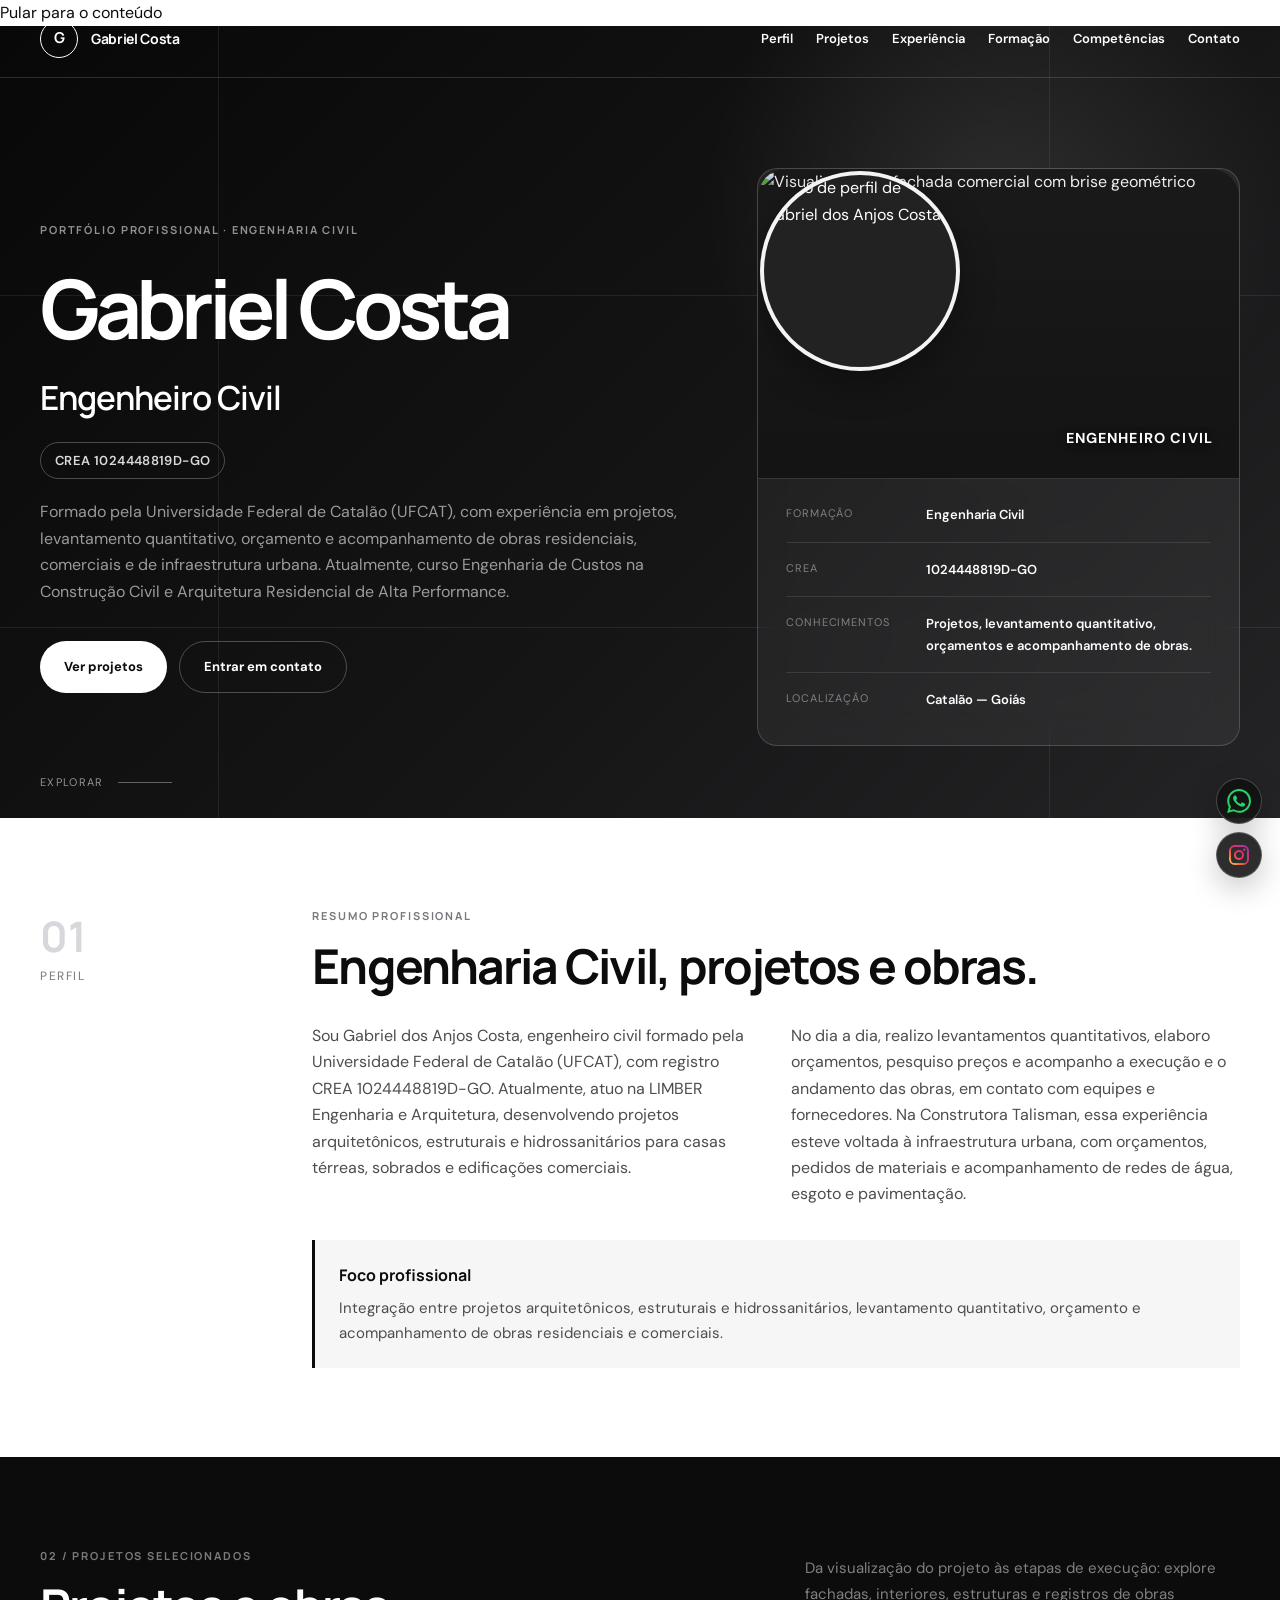
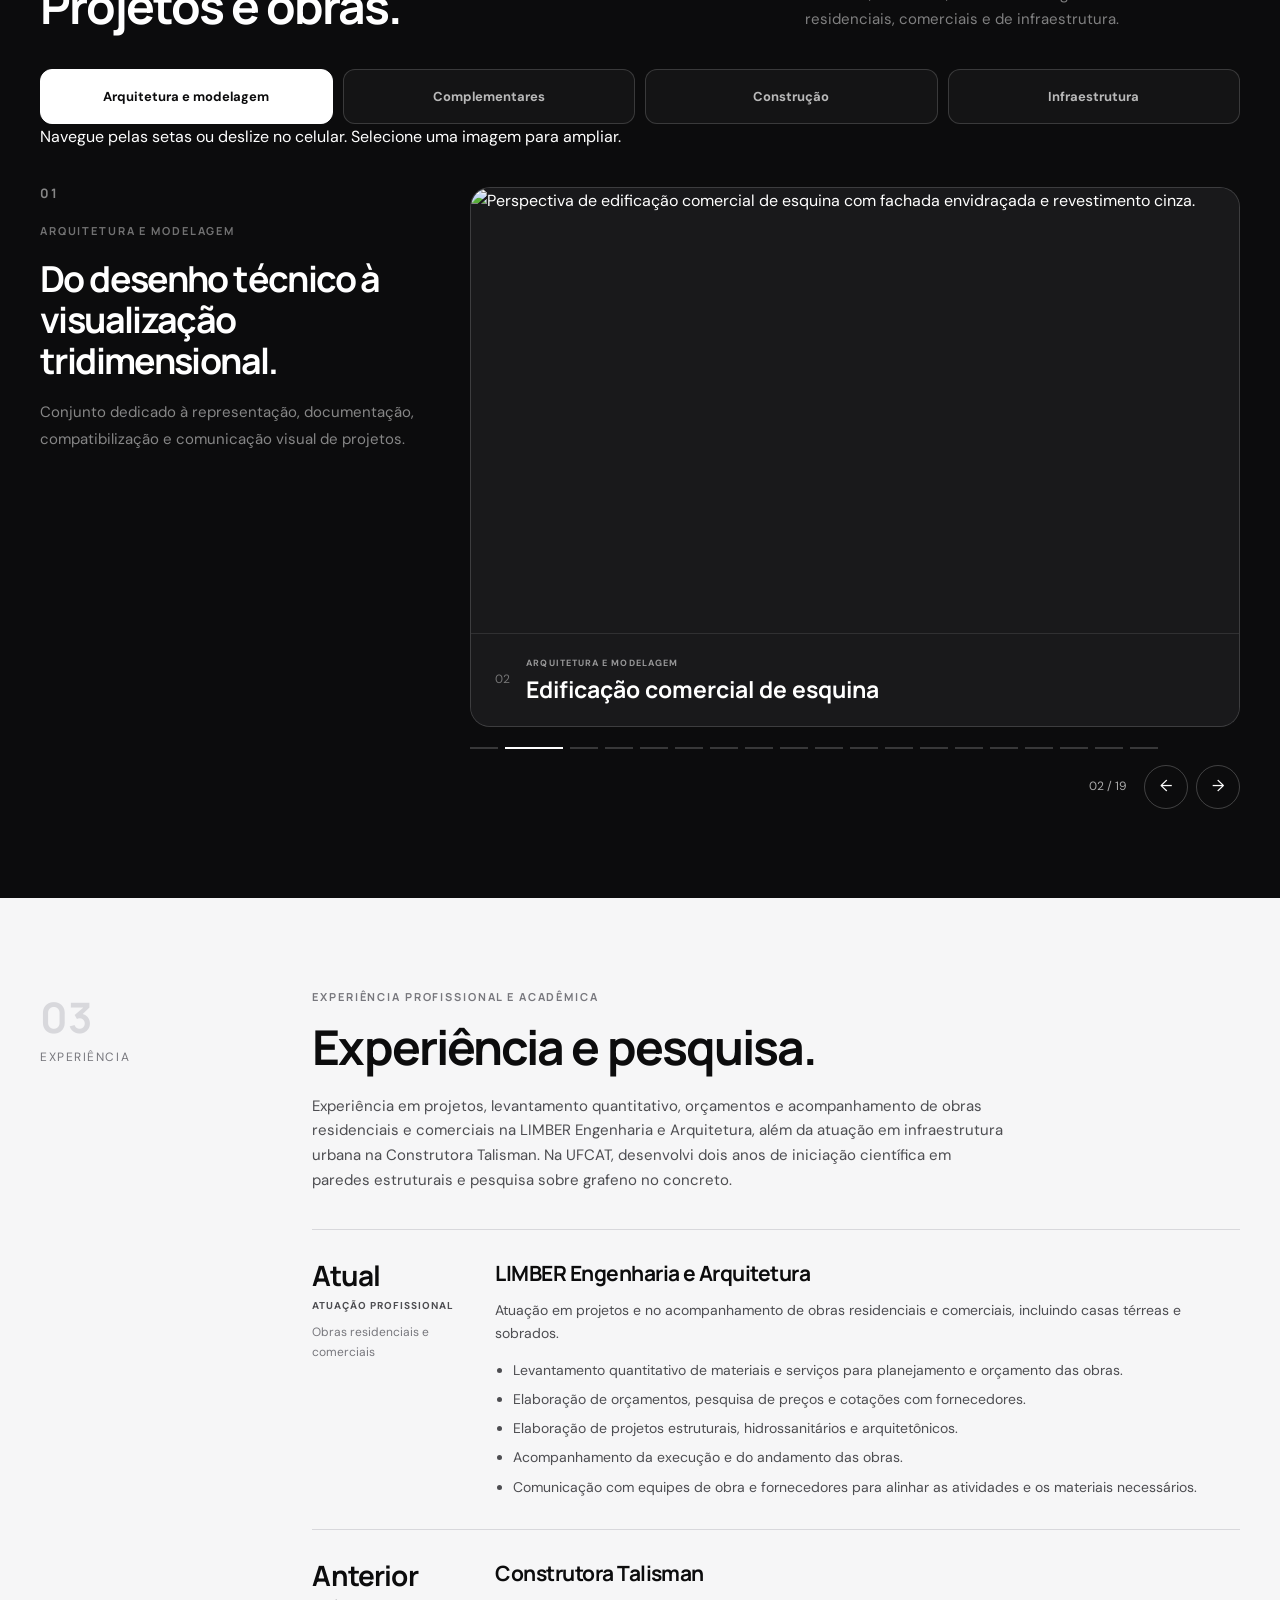
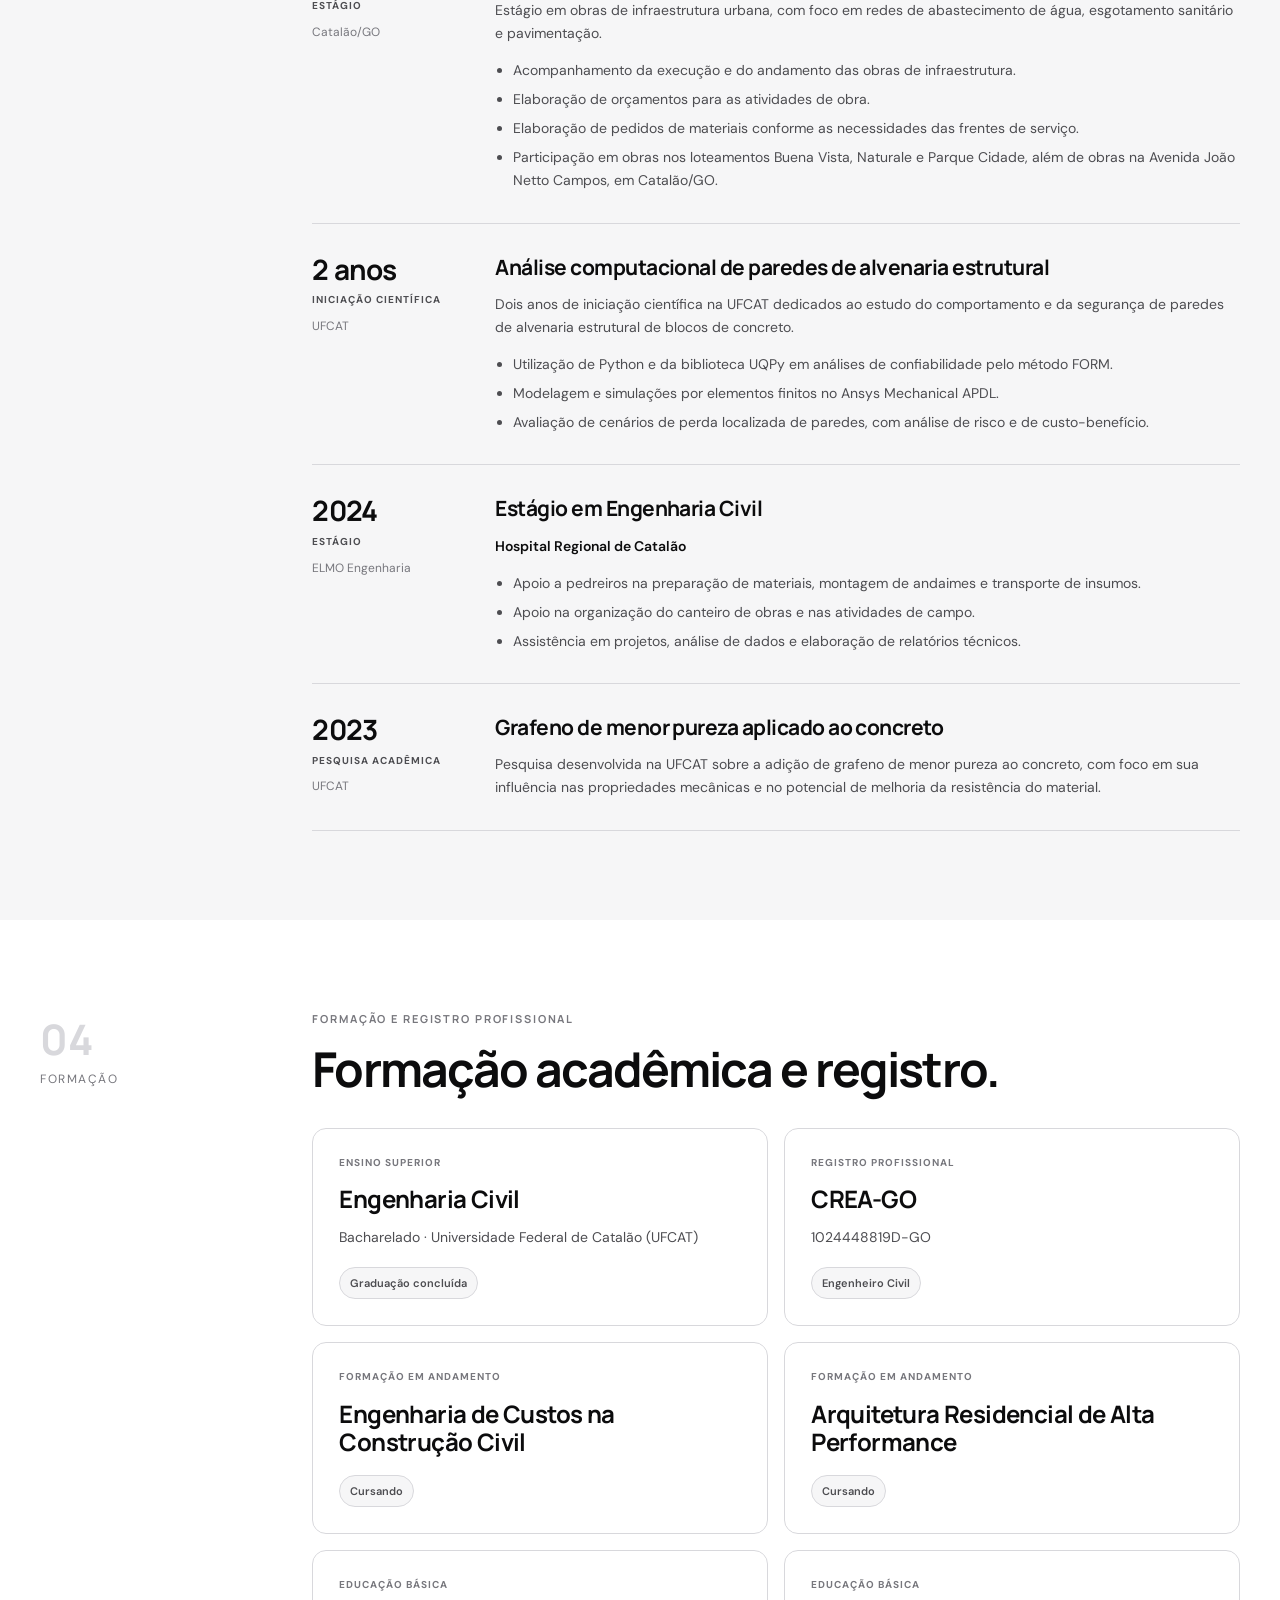
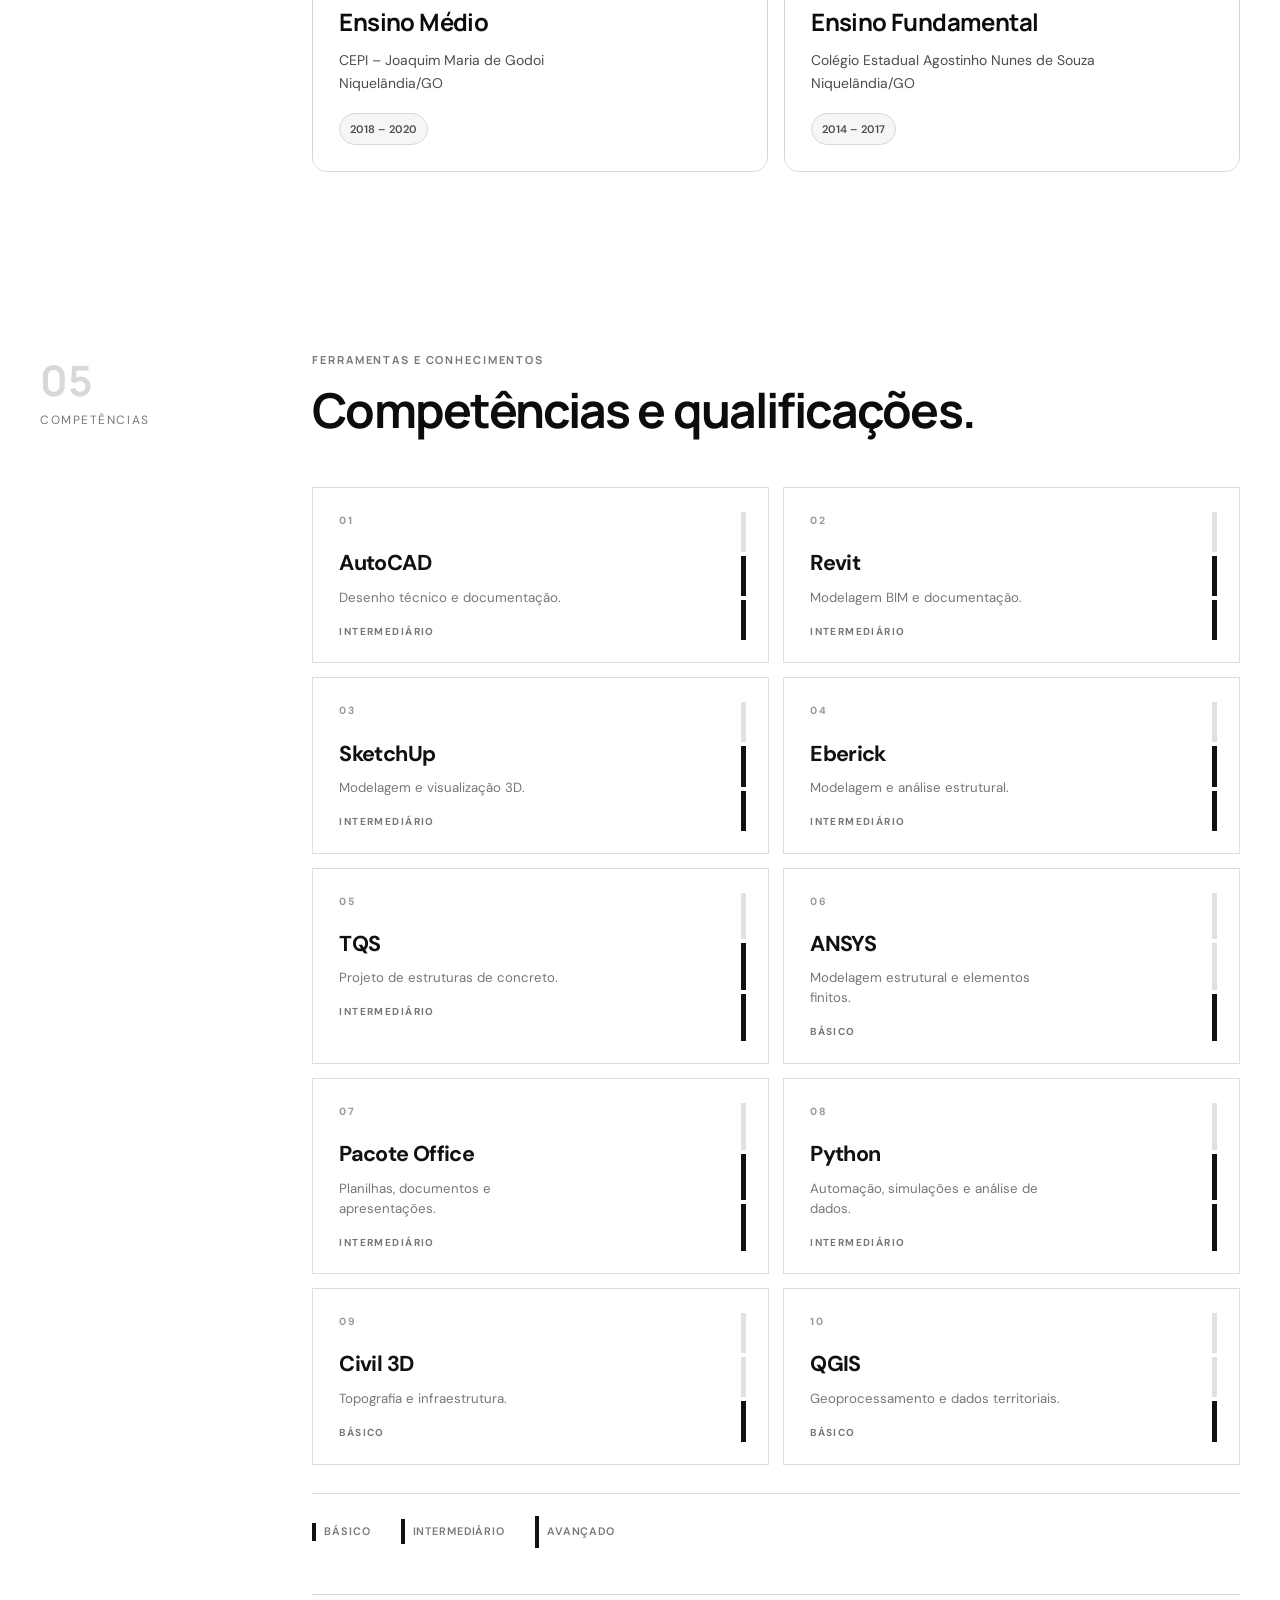
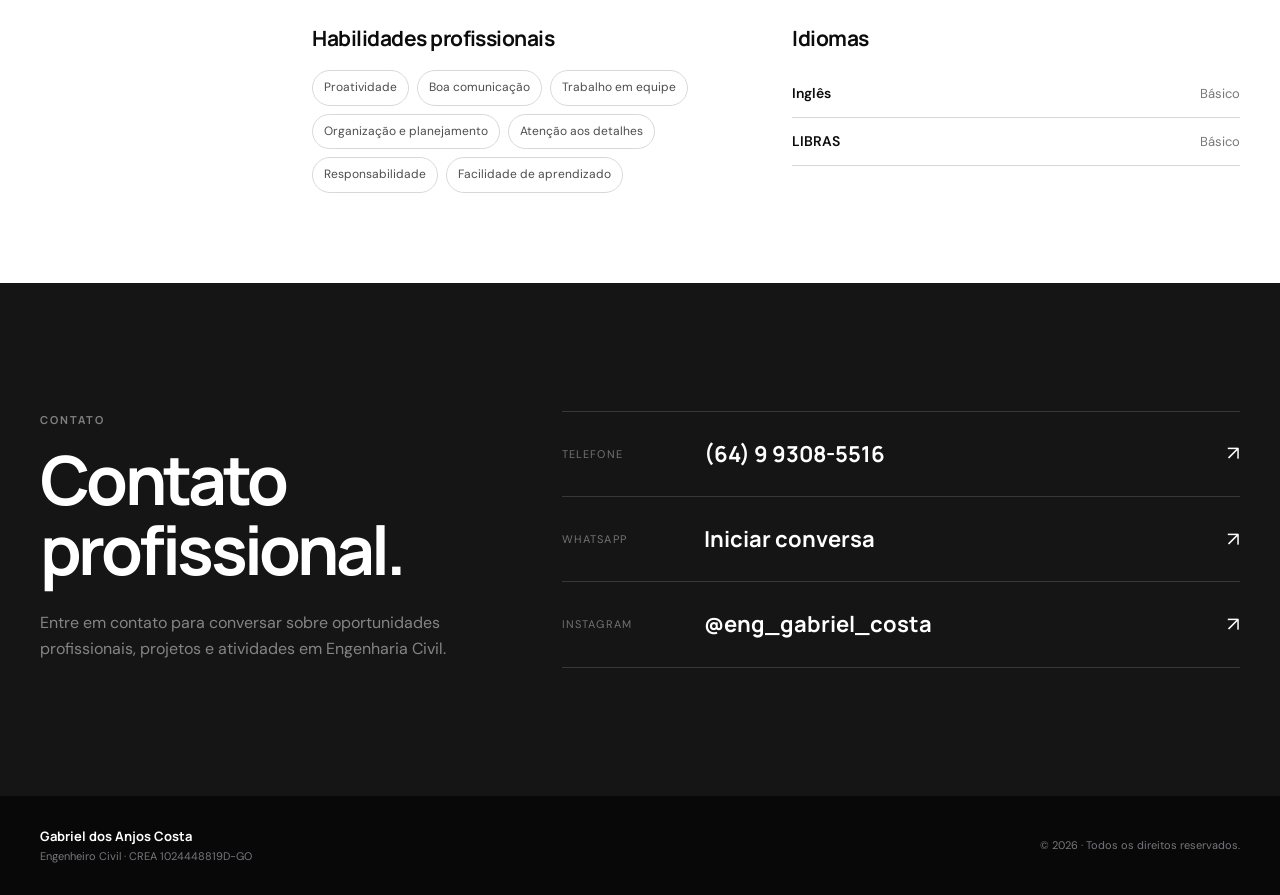
==== commit ad10a116: "atualizações" ====
--- a/index.html
+++ b/index.html
@@ -3,9 +3,9 @@
 <head>
   <meta charset="UTF-8" />
   <meta name="viewport" content="width=device-width, initial-scale=1.0" />
-  <meta name="description" content="Currículo profissional de Gabriel dos Anjos Costa, engenheiro civil formado pela UFCAT, CREA 1024448819D-GO. Experiência técnica, formação, competências e projetos." />
+  <meta name="description" content="Portfólio de Gabriel dos Anjos Costa, engenheiro civil em Catalão/GO. Projetos, levantamento quantitativo, orçamentos e acompanhamento de obras. CREA 1024448819D-GO." />
   <meta name="theme-color" content="#111111" />
-  <title>Gabriel dos Anjos Costa | Engenheiro Civil | Currículo</title>
+  <title>Gabriel Costa | Engenheiro Civil · Portfólio</title>
 
   <link rel="preconnect" href="https://fonts.googleapis.com" />
   <link rel="preconnect" href="https://fonts.gstatic.com" crossorigin />
@@ -13,6 +13,7 @@
   <link rel="stylesheet" href="styles.css" />
 </head>
 <body class="resume-page">
+  <a class="skip-link" href="#conteudo">Pular para o conteúdo</a>
   <div class="scroll-progress" id="scrollProgress" aria-hidden="true"></div>
 
   <header class="site-header" id="inicio">
@@ -29,16 +30,16 @@
 
       <div class="nav-links" id="navLinks">
         <a href="#sobre">Perfil</a>
+        <a href="#portfolio">Projetos</a>
         <a href="#trajetoria">Experiência</a>
         <a href="#formacao">Formação</a>
-        <a href="#portfolio">Projetos</a>
         <a href="#competencias">Competências</a>
         <a href="#contato">Contato</a>
       </div>
     </nav>
   </header>
 
-  <main>
+  <main id="conteudo">
     <section class="hero">
       <div class="hero-background" aria-hidden="true">
         <span class="grid-line line-one"></span>
@@ -49,16 +50,16 @@
 
       <div class="container hero-layout">
         <div class="hero-copy reveal">
-          <p class="kicker">CURRÍCULO PROFISSIONAL · ENGENHARIA CIVIL</p>
+          <p class="kicker">PORTFÓLIO PROFISSIONAL · ENGENHARIA CIVIL</p>
           <h1>Gabriel Costa</h1>
           <p class="hero-title">Engenheiro Civil</p>
           <p class="professional-registration">CREA 1024448819D-GO</p>
           <p class="hero-summary">
-            Formado pela Universidade Federal de Catalão (UFCAT), com experiência em projetos, modelagem, acompanhamento de obras, análise estrutural e construção civil. Atualmente, curso Engenharia de Custos na Construção Civil e Arquitetura Residencial de Alta Performance.
+            Formado pela Universidade Federal de Catalão (UFCAT), com experiência em projetos, levantamento quantitativo, orçamento e acompanhamento de obras residenciais, comerciais e de infraestrutura urbana. Atualmente, curso Engenharia de Custos na Construção Civil e Arquitetura Residencial de Alta Performance.
           </p>
 
           <div class="hero-actions">
-            <a class="button button-dark" href="#trajetoria">Ver experiência</a>
+            <a class="button button-dark" href="#portfolio">Ver projetos</a>
             <a class="button button-light" href="#contato">Entrar em contato</a>
           </div>
         </div>
@@ -67,17 +68,17 @@
          <div class="profile-visual">
         <img
           class="profile-cover"
-          src="assets/construção/04.jpeg"
-          alt="Vista de obra com montagem de paredes e instalações"
-        />
+          src="assets/optimized/arquitetura/17.webp"
+          alt="Visualização de fachada comercial com brise geométrico"
+        width="1600" height="893" />
 
         <div class="profile-cover-overlay"></div>
 
         <img
           class="profile-avatar"
-          src="assets/minha-foto.jpeg"
+          src="assets/optimized/minha-foto.webp"
           alt="Foto de perfil de Gabriel dos Anjos Costa"
-        />
+        width="600" height="534" fetchpriority="high" decoding="async" />
 
         <span class="profile-index">ENGENHEIRO CIVIL</span>
       </div>
@@ -93,7 +94,7 @@
             </div>
             <div>
               <dt>Conhecimentos</dt>
-              <dd>Projetos, modelagem BIM, estruturas, planejamento e acompanhamento de obras.</dd>
+              <dd>Projetos, levantamento quantitativo, orçamentos e acompanhamento de obras.</dd>
             </div>
             <div>
               <dt>Localização</dt>
@@ -123,18 +124,477 @@
 
           <div class="about-columns">
             <p>
-              Sou Gabriel dos Anjos Costa, engenheiro civil formado pela Universidade Federal de Catalão (UFCAT), com registro CREA 1024448819D-GO. Atualmente, atuo na LIMBER Engenharia e Arquitetura, desenvolvendo projetos arquitetônicos residenciais, comerciais e industriais, além de projetos estruturais, elétricos e hidrossanitários.
+              Sou Gabriel dos Anjos Costa, engenheiro civil formado pela Universidade Federal de Catalão (UFCAT), com registro CREA 1024448819D-GO. Atualmente, atuo na LIMBER Engenharia e Arquitetura, desenvolvendo projetos arquitetônicos, estruturais e hidrossanitários para casas térreas, sobrados e edificações comerciais.
             </p>
             <p>
-              Minha experiência inclui acompanhamento de obras de infraestrutura urbana, redes de drenagem, água e esgoto, execução de meios-fios, construção de residências em alvenaria estrutural e elaboração de orçamentos. Tenho conhecimentos em AutoCAD, Revit e BIM, além de planejamento, elaboração de relatórios técnicos e análise de dados.
+              No dia a dia, realizo levantamentos quantitativos, elaboro orçamentos, pesquiso preços e acompanho a execução e o andamento das obras, em contato com equipes e fornecedores. Na Construtora Talisman, essa experiência esteve voltada à infraestrutura urbana, com orçamentos, pedidos de materiais e acompanhamento de redes de água, esgoto e pavimentação.
             </p>
           </div>
 
           <div class="resume-focus">
             <h3>Foco profissional</h3>
-            <p>Desenvolvimento de projetos de Engenharia Civil, planejamento e acompanhamento de obras, com atenção à qualidade da documentação e à integração entre projeto e execução.</p>
-          </div>
-        </div>
+            <p>Integração entre projetos arquitetônicos, estruturais e hidrossanitários, levantamento quantitativo, orçamento e acompanhamento de obras residenciais e comerciais.</p>
+          </div>
+        </div>
+      </div>
+    </section>
+
+
+    <section class="section section-dark resume-section" id="portfolio">
+      <div class="container">
+        <div class="portfolio-heading reveal">
+          <div>
+            <p class="section-kicker light">02 / PROJETOS SELECIONADOS</p>
+            <h2>Projetos e obras.</h2>
+          </div>
+          <p class="heading-note">
+            Da visualização do projeto às etapas de execução: explore fachadas, interiores, estruturas e registros de obras residenciais, comerciais e de infraestrutura.
+          </p>
+        </div>
+
+        <div class="portfolio-tabs reveal" role="tablist" aria-label="Categorias dos projetos">
+          <button class="tab-button active" type="button" id="tab-modelagem" data-tab="modelagem" role="tab" aria-controls="modelagem" tabindex="0" aria-selected="true">Arquitetura e modelagem</button>
+          <button class="tab-button" type="button" id="tab-estruturas" data-tab="estruturas" role="tab" aria-controls="estruturas" tabindex="-1" aria-selected="false">Complementares</button>
+          <button class="tab-button" type="button" id="tab-construcao" data-tab="construcao" role="tab" aria-controls="construcao" tabindex="-1" aria-selected="false">Construção</button>
+          <button class="tab-button" type="button" id="tab-infraestrutura" data-tab="infraestrutura" role="tab" aria-controls="infraestrutura" tabindex="-1" aria-selected="false">Infraestrutura</button>
+        </div>
+
+        <p class="gallery-help">Navegue pelas setas ou deslize no celular. Selecione uma imagem para ampliar.</p>
+
+        <div class="tab-panels">
+          <section class="tab-panel active" id="modelagem" role="tabpanel" aria-labelledby="tab-modelagem">
+            <div class="portfolio-stage">
+              <div class="stage-copy">
+                <span class="stage-count">01</span>
+                <p class="stage-label">ARQUITETURA E MODELAGEM</p>
+                <h3>Do desenho técnico à visualização tridimensional.</h3>
+                <p>Conjunto dedicado à representação, documentação, compatibilização e comunicação visual de projetos.</p>
+              </div>
+
+              <div class="project-slider" data-slider>
+                <div class="slides">
+                  <article class="project-slide active">
+                    <a class="project-image-link" href="assets/arquitetura/17.jpeg" target="_blank" rel="noopener noreferrer" aria-label="Ver imagem ampliada: Fachada comercial com brise geométrico (abre em nova aba)">
+                      <img src="assets/optimized/arquitetura/17.webp" alt="Perspectiva de edificação comercial de dois pavimentos, com grandes aberturas e brise geométrico." loading="lazy" decoding="async" width="1600" height="893" />
+                    </a>
+                    <div class="project-caption"><span>01</span><div><small>ARQUITETURA E MODELAGEM</small><h4>Fachada comercial com brise geométrico</h4></div></div>
+                  </article>
+                  <article class="project-slide">
+                    <a class="project-image-link" href="assets/arquitetura/13.png" target="_blank" rel="noopener noreferrer" aria-label="Ver imagem ampliada: Edificação comercial de esquina (abre em nova aba)">
+                      <img src="assets/optimized/arquitetura/13.webp" alt="Perspectiva de edificação comercial de esquina com fachada envidraçada e revestimento cinza." loading="lazy" decoding="async" width="1600" height="1195" />
+                    </a>
+                    <div class="project-caption"><span>02</span><div><small>ARQUITETURA E MODELAGEM</small><h4>Edificação comercial de esquina</h4></div></div>
+                  </article>
+                  <article class="project-slide">
+                    <a class="project-image-link" href="assets/arquitetura/14.png" target="_blank" rel="noopener noreferrer" aria-label="Ver imagem ampliada: Edificação corporativa · Fachada (abre em nova aba)">
+                      <img src="assets/optimized/arquitetura/14.webp" alt="Visualização de edificação corporativa de dois pavimentos com fachada envidraçada e paisagismo." loading="lazy" decoding="async" width="1600" height="900" />
+                    </a>
+                    <div class="project-caption"><span>03</span><div><small>ARQUITETURA E MODELAGEM</small><h4>Edificação corporativa · Fachada</h4></div></div>
+                  </article>
+                  <article class="project-slide">
+                    <a class="project-image-link" href="assets/arquitetura/15.png" target="_blank" rel="noopener noreferrer" aria-label="Ver imagem ampliada: Recepção e ambientes corporativos (abre em nova aba)">
+                      <img src="assets/optimized/arquitetura/15.webp" alt="Visualização de recepção corporativa com balcão, poltronas e revestimentos claros." loading="lazy" decoding="async" width="1600" height="893" />
+                    </a>
+                    <div class="project-caption"><span>04</span><div><small>ARQUITETURA E MODELAGEM</small><h4>Recepção e ambientes corporativos</h4></div></div>
+                  </article>
+                  <article class="project-slide">
+                    <a class="project-image-link" href="assets/arquitetura/16.png" target="_blank" rel="noopener noreferrer" aria-label="Ver imagem ampliada: Edificação corporativa · Vista frontal (abre em nova aba)">
+                      <img src="assets/optimized/arquitetura/16.webp" alt="Vista frontal de edificação corporativa de três pavimentos e área externa pavimentada." loading="lazy" decoding="async" width="1600" height="893" />
+                    </a>
+                    <div class="project-caption"><span>05</span><div><small>ARQUITETURA E MODELAGEM</small><h4>Edificação corporativa · Vista frontal</h4></div></div>
+                  </article>
+                  <article class="project-slide">
+                    <a class="project-image-link" href="assets/arquitetura/18.jpeg" target="_blank" rel="noopener noreferrer" aria-label="Ver imagem ampliada: Cozinha e área externa integradas (abre em nova aba)">
+                      <img src="assets/optimized/arquitetura/18.webp" alt="Visualização de cozinha residencial com bancada, armários e portas envidraçadas para a área externa." loading="lazy" decoding="async" width="1600" height="1194" />
+                    </a>
+                    <div class="project-caption"><span>06</span><div><small>ARQUITETURA E MODELAGEM</small><h4>Cozinha e área externa integradas</h4></div></div>
+                  </article>
+                  <article class="project-slide">
+                    <a class="project-image-link" href="assets/arquitetura/19.jpeg" target="_blank" rel="noopener noreferrer" aria-label="Ver imagem ampliada: Cozinha residencial com ilha (abre em nova aba)">
+                      <img src="assets/optimized/arquitetura/19.webp" alt="Visualização de cozinha residencial com ilha, bancada de pedra escura e iluminação pendente." loading="lazy" decoding="async" width="1600" height="1600" />
+                    </a>
+                    <div class="project-caption"><span>07</span><div><small>ARQUITETURA E MODELAGEM</small><h4>Cozinha residencial com ilha</h4></div></div>
+                  </article>
+                  <article class="project-slide">
+                    <a class="project-image-link" href="assets/arquitetura/01.jpeg" target="_blank" rel="noopener noreferrer" aria-label="Ver imagem ampliada: Fachada residencial (abre em nova aba)">
+                      <img src="assets/optimized/arquitetura/01.webp" alt="Residência de dois pavimentos com garagem, fachada e área externa." loading="eager" decoding="async" width="1451" height="1084" />
+                    </a>
+                    <div class="project-caption"><span>08</span><div><small>ARQUITETURA E MODELAGEM</small><h4>Fachada residencial</h4></div></div>
+                  </article>
+                  <article class="project-slide">
+                    <a class="project-image-link" href="assets/arquitetura/02.jpg" target="_blank" rel="noopener noreferrer" aria-label="Ver imagem ampliada: Escada e integração dos ambientes (abre em nova aba)">
+                      <img src="assets/optimized/arquitetura/02.webp" alt="Ambiente interno com escada, mezanino e jardim sob a escada." loading="lazy" decoding="async" width="1600" height="1600" />
+                    </a>
+                    <div class="project-caption"><span>09</span><div><small>ARQUITETURA E MODELAGEM</small><h4>Escada e integração dos ambientes</h4></div></div>
+                  </article>
+                  <article class="project-slide">
+                    <a class="project-image-link" href="assets/arquitetura/03.jpeg" target="_blank" rel="noopener noreferrer" aria-label="Ver imagem ampliada: Suíte residencial (abre em nova aba)">
+                      <img src="assets/optimized/arquitetura/03.webp" alt="Visualização de suíte com iluminação, mobiliário e acesso à varanda." loading="lazy" decoding="async" width="1197" height="1315" />
+                    </a>
+                    <div class="project-caption"><span>10</span><div><small>ARQUITETURA E MODELAGEM</small><h4>Suíte residencial</h4></div></div>
+                  </article>
+                  <article class="project-slide">
+                    <a class="project-image-link" href="assets/arquitetura/04.png" target="_blank" rel="noopener noreferrer" aria-label="Ver imagem ampliada: Fachada contemporânea (abre em nova aba)">
+                      <img src="assets/optimized/arquitetura/04.webp" alt="Fachada de sobrado com varanda, garagem e revestimentos em tons naturais." loading="lazy" decoding="async" width="1448" height="1086" />
+                    </a>
+                    <div class="project-caption"><span>11</span><div><small>ARQUITETURA E MODELAGEM</small><h4>Fachada contemporânea</h4></div></div>
+                  </article>
+                  <article class="project-slide">
+                    <a class="project-image-link" href="assets/arquitetura/05.jpeg" target="_blank" rel="noopener noreferrer" aria-label="Ver imagem ampliada: Planta humanizada (abre em nova aba)">
+                      <img src="assets/optimized/arquitetura/05.webp" alt="Vista superior da distribuição dos ambientes, garagem e área de lazer." loading="lazy" decoding="async" width="1555" height="1600" />
+                    </a>
+                    <div class="project-caption"><span>12</span><div><small>ARQUITETURA E MODELAGEM</small><h4>Planta humanizada</h4></div></div>
+                  </article>
+                  <article class="project-slide">
+                    <a class="project-image-link" href="assets/arquitetura/06.png" target="_blank" rel="noopener noreferrer" aria-label="Ver imagem ampliada: Edificação comercial (abre em nova aba)">
+                      <img src="assets/optimized/arquitetura/06.webp" alt="Fachada de edificação comercial de dois pavimentos com grandes aberturas envidraçadas." loading="lazy" decoding="async" width="1600" height="686" />
+                    </a>
+                    <div class="project-caption"><span>13</span><div><small>ARQUITETURA E MODELAGEM</small><h4>Edificação comercial</h4></div></div>
+                  </article>
+                  <article class="project-slide">
+                    <a class="project-image-link" href="assets/arquitetura/07.jpeg" target="_blank" rel="noopener noreferrer" aria-label="Ver imagem ampliada: Área de lazer com piscina (abre em nova aba)">
+                      <img src="assets/optimized/arquitetura/07.webp" alt="Visualização de piscina, paisagismo e espaço de descanso residencial." loading="lazy" decoding="async" width="1448" height="1086" />
+                    </a>
+                    <div class="project-caption"><span>14</span><div><small>ARQUITETURA E MODELAGEM</small><h4>Área de lazer com piscina</h4></div></div>
+                  </article>
+                  <article class="project-slide">
+                    <a class="project-image-link" href="assets/arquitetura/08.png" target="_blank" rel="noopener noreferrer" aria-label="Ver imagem ampliada: Edificação institucional · Perspectiva (abre em nova aba)">
+                      <img src="assets/optimized/arquitetura/08.webp" alt="Perspectiva de edificação institucional com identificação da UFCAT na fachada." loading="lazy" decoding="async" width="1600" height="867" />
+                    </a>
+                    <div class="project-caption"><span>15</span><div><small>ARQUITETURA E MODELAGEM</small><h4>Edificação institucional · Perspectiva</h4></div></div>
+                  </article>
+                  <article class="project-slide">
+                    <a class="project-image-link" href="assets/arquitetura/09.png" target="_blank" rel="noopener noreferrer" aria-label="Ver imagem ampliada: Edificação institucional · Fachada (abre em nova aba)">
+                      <img src="assets/optimized/arquitetura/09.webp" alt="Vista frontal de edificação institucional com acesso envidraçado e paisagismo." loading="lazy" decoding="async" width="1600" height="845" />
+                    </a>
+                    <div class="project-caption"><span>16</span><div><small>ARQUITETURA E MODELAGEM</small><h4>Edificação institucional · Fachada</h4></div></div>
+                  </article>
+                  <article class="project-slide">
+                    <a class="project-image-link" href="assets/arquitetura/10.jpg" target="_blank" rel="noopener noreferrer" aria-label="Ver imagem ampliada: Cozinha e sala de jantar integradas (abre em nova aba)">
+                      <img src="assets/optimized/arquitetura/10.webp" alt="Ambiente residencial com cozinha, sala de jantar e estar integrados." loading="lazy" decoding="async" width="1600" height="1073" />
+                    </a>
+                    <div class="project-caption"><span>17</span><div><small>ARQUITETURA E MODELAGEM</small><h4>Cozinha e sala de jantar integradas</h4></div></div>
+                  </article>
+                  <article class="project-slide">
+                    <a class="project-image-link" href="assets/arquitetura/11.png" target="_blank" rel="noopener noreferrer" aria-label="Ver imagem ampliada: Volumetria e materiais da fachada (abre em nova aba)">
+                      <img src="assets/optimized/arquitetura/11.webp" alt="Perspectiva residencial com varanda envidraçada, revestimento amadeirado e paisagismo." loading="lazy" decoding="async" width="1600" height="1067" />
+                    </a>
+                    <div class="project-caption"><span>18</span><div><small>ARQUITETURA E MODELAGEM</small><h4>Volumetria e materiais da fachada</h4></div></div>
+                  </article>
+                  <article class="project-slide">
+                    <a class="project-image-link" href="assets/arquitetura/12.jpeg" target="_blank" rel="noopener noreferrer" aria-label="Ver imagem ampliada: Prancha de apresentação arquitetônica (abre em nova aba)">
+                      <img src="assets/optimized/arquitetura/12.webp" alt="Prancha com perspectiva residencial, referências de materiais e detalhes da fachada." loading="lazy" decoding="async" width="1066" height="1600" />
+                    </a>
+                    <div class="project-caption"><span>19</span><div><small>ARQUITETURA E MODELAGEM</small><h4>Prancha de apresentação arquitetônica</h4></div></div>
+                  </article>
+                </div>
+                <div class="slider-footer">
+                  <div class="slider-dots" aria-label="Indicadores dos projetos"></div>
+                  <div class="slider-controls">
+                    <button class="slider-button prev" type="button" aria-label="Projeto anterior">←</button>
+                    <button class="slider-button next" type="button" aria-label="Próximo projeto">→</button>
+                  </div>
+                </div>
+              </div>
+            </div>
+          </section>
+
+          <section class="tab-panel" id="estruturas" role="tabpanel" aria-labelledby="tab-estruturas" hidden>
+            <div class="portfolio-stage">
+              <div class="stage-copy">
+                <span class="stage-count">02</span>
+                <p class="stage-label">PROJETOS COMPLEMENTARES</p>
+                <h3>Estruturas e aproveitamento de água pluvial.</h3>
+                <p>Modelos estruturais e desenhos de instalações, com plantas, cortes, detalhes e vistas isométricas para a documentação dos projetos.</p>
+              </div>
+
+              <div class="project-slider" data-slider>
+                <div class="slides">
+                  <article class="project-slide active">
+                    <a class="project-image-link" href="assets/complementares/02.jpg" target="_blank" rel="noopener noreferrer" aria-label="Ver imagem ampliada: Captação de água pluvial (abre em nova aba)">
+                      <img src="assets/optimized/complementares/02.webp" alt="Planta de instalações para captação e aproveitamento de água pluvial na edificação." loading="lazy" decoding="async" width="1351" height="1280" />
+                    </a>
+                    <div class="project-caption"><span>01</span><div><small>PROJETOS COMPLEMENTARES</small><h4>Captação de água pluvial</h4></div></div>
+                  </article>
+                  <article class="project-slide">
+                    <a class="project-image-link" href="assets/complementares/03.jpg" target="_blank" rel="noopener noreferrer" aria-label="Ver imagem ampliada: Detalhamento do reservatório (abre em nova aba)">
+                      <img src="assets/optimized/complementares/03.webp" alt="Detalhe em planta do reservatório e das conexões do sistema de aproveitamento de água pluvial." loading="lazy" decoding="async" width="1600" height="922" />
+                    </a>
+                    <div class="project-caption"><span>02</span><div><small>PROJETOS COMPLEMENTARES</small><h4>Detalhamento do reservatório</h4></div></div>
+                  </article>
+                  <article class="project-slide">
+                    <a class="project-image-link" href="assets/complementares/04.jpeg" target="_blank" rel="noopener noreferrer" aria-label="Ver imagem ampliada: Modelo de vigas e pilares (abre em nova aba)">
+                      <img src="assets/optimized/complementares/04.webp" alt="Vista tridimensional dos pórticos estruturais sem as lajes." loading="lazy" decoding="async" width="955" height="705" />
+                    </a>
+                    <div class="project-caption"><span>03</span><div><small>PROJETOS COMPLEMENTARES</small><h4>Modelo de vigas e pilares</h4></div></div>
+                  </article>
+                  <article class="project-slide">
+                    <a class="project-image-link" href="assets/complementares/05.jpg" target="_blank" rel="noopener noreferrer" aria-label="Ver imagem ampliada: Corte do sistema de água pluvial (abre em nova aba)">
+                      <img src="assets/optimized/complementares/05.webp" alt="Corte do reservatório e das tubulações do sistema de aproveitamento de água pluvial." loading="lazy" decoding="async" width="1600" height="616" />
+                    </a>
+                    <div class="project-caption"><span>04</span><div><small>PROJETOS COMPLEMENTARES</small><h4>Corte do sistema de água pluvial</h4></div></div>
+                  </article>
+                  <article class="project-slide">
+                    <a class="project-image-link" href="assets/complementares/06.jpg" target="_blank" rel="noopener noreferrer" aria-label="Ver imagem ampliada: Isométrico das instalações (abre em nova aba)">
+                      <img src="assets/optimized/complementares/06.webp" alt="Representação isométrica do reservatório e das tubulações de água pluvial." loading="lazy" decoding="async" width="1600" height="1105" />
+                    </a>
+                    <div class="project-caption"><span>05</span><div><small>PROJETOS COMPLEMENTARES</small><h4>Isométrico das instalações</h4></div></div>
+                  </article>
+                </div>
+
+
+
+
+                <div class="slider-footer">
+                  <div class="slider-dots" aria-label="Indicadores dos projetos"></div>
+                  <div class="slider-controls">
+                    <button class="slider-button prev" type="button" aria-label="Projeto anterior">←</button>
+                    <button class="slider-button next" type="button" aria-label="Próximo projeto">→</button>
+                  </div>
+                </div>
+              </div>
+            </div>
+          </section>
+
+          <section class="tab-panel" id="construcao" role="tabpanel" aria-labelledby="tab-construcao" hidden>
+            <div class="portfolio-stage">
+              <div class="stage-copy">
+                <span class="stage-count">03</span>
+                <p class="stage-label">CONSTRUÇÃO CIVIL</p>
+                <h3>Organização técnica das etapas de execução.</h3>
+                <p>Registros de planejamento, acompanhamento, documentação, quantitativos e leitura do processo construtivo.</p>
+              </div>
+
+              <div class="project-slider" data-slider>
+                <div class="slides">
+                  <article class="project-slide active">
+                    <a class="project-image-link" href="assets/construção/20261112_112528.jpg" target="_blank" rel="noopener noreferrer" aria-label="Ver imagem ampliada: Edificação residencial em execução (abre em nova aba)">
+                      <img src="assets/optimized/construcao/20261112_112528.webp" alt="Vista frontal de residência de dois pavimentos em construção, com escoramento e formas na estrutura." loading="lazy" decoding="async" width="1600" height="900" />
+                    </a>
+                    <div class="project-caption"><span>01</span><div><small>ACOMPANHAMENTO DE OBRAS</small><h4>Edificação residencial em execução</h4></div></div>
+                  </article>
+                  <article class="project-slide">
+                    <a class="project-image-link" href="assets/construção/IMG-20261028-WA0050.jpeg" target="_blank" rel="noopener noreferrer" aria-label="Ver imagem ampliada: Fundações e vigas baldrame (abre em nova aba)">
+                      <img src="assets/optimized/construcao/IMG-20261028-WA0050.webp" alt="Vista da execução de fundações com formas e armaduras de vigas baldrame no terreno." loading="lazy" decoding="async" width="1600" height="900" />
+                    </a>
+                    <div class="project-caption"><span>02</span><div><small>ACOMPANHAMENTO DE OBRAS</small><h4>Fundações e vigas baldrame</h4></div></div>
+                  </article>
+                  <article class="project-slide">
+                    <a class="project-image-link" href="assets/construção/IMG-20261117-WA0028.jpeg" target="_blank" rel="noopener noreferrer" aria-label="Ver imagem ampliada: Alvenaria e arranques de pilares (abre em nova aba)">
+                      <img src="assets/optimized/construcao/IMG-20261117-WA0028.webp" alt="Vista geral de obra com alvenarias em execução e armaduras de pilares." loading="lazy" decoding="async" width="1600" height="900" />
+                    </a>
+                    <div class="project-caption"><span>03</span><div><small>ACOMPANHAMENTO DE OBRAS</small><h4>Alvenaria e arranques de pilares</h4></div></div>
+                  </article>
+                  <article class="project-slide">
+                    <a class="project-image-link" href="assets/optimized/construcao/20261005_135801.webp" target="_blank" rel="noopener noreferrer" aria-label="Ver imagem ampliada: Concretagem da laje · Vista geral (abre em nova aba)">
+                      <img src="assets/optimized/construcao/20261005_135801.webp" alt="Equipe e bomba de concreto durante a execução de laje em edificação de alvenaria." loading="lazy" decoding="async" width="1600" height="900" />
+                    </a>
+                    <div class="project-caption"><span>04</span><div><small>ACOMPANHAMENTO DE OBRAS</small><h4>Concretagem da laje · Vista geral</h4></div></div>
+                  </article>
+                  <article class="project-slide">
+                    <a class="project-image-link" href="assets/optimized/construcao/20261005_135852.webp" target="_blank" rel="noopener noreferrer" aria-label="Ver imagem ampliada: Distribuição do concreto na laje (abre em nova aba)">
+                      <img src="assets/optimized/construcao/20261005_135852.webp" alt="Equipe distribuindo e regularizando o concreto sobre a laje." loading="lazy" decoding="async" width="1600" height="900" />
+                    </a>
+                    <div class="project-caption"><span>05</span><div><small>ACOMPANHAMENTO DE OBRAS</small><h4>Distribuição do concreto na laje</h4></div></div>
+                  </article>
+                  <article class="project-slide">
+                    <a class="project-image-link" href="assets/construção/IMG-20261005-WA0052.jpeg" target="_blank" rel="noopener noreferrer" aria-label="Ver imagem ampliada: Bombeamento na concretagem da laje (abre em nova aba)">
+                      <img src="assets/optimized/construcao/IMG-20261005-WA0052.webp" alt="Caminhão e lança de bombeamento de concreto junto à edificação em obra." loading="lazy" decoding="async" width="1600" height="900" />
+                    </a>
+                    <div class="project-caption"><span>06</span><div><small>ACOMPANHAMENTO DE OBRAS</small><h4>Bombeamento na concretagem da laje</h4></div></div>
+                  </article>
+                  <article class="project-slide">
+                    <a class="project-image-link" href="assets/construção/IMG-20261116-WA0022.jpeg" target="_blank" rel="noopener noreferrer" aria-label="Ver imagem ampliada: Operação de bomba de concreto (abre em nova aba)">
+                      <img src="assets/optimized/construcao/IMG-20261116-WA0022.webp" alt="Bomba de concreto com lança estendida durante a execução de uma edificação." loading="lazy" decoding="async" width="900" height="1600" />
+                    </a>
+                    <div class="project-caption"><span>07</span><div><small>ACOMPANHAMENTO DE OBRAS</small><h4>Operação de bomba de concreto</h4></div></div>
+                  </article>
+                  <article class="project-slide">
+                    <a class="project-image-link" href="assets/optimized/construcao/20260813_164046.webp" target="_blank" rel="noopener noreferrer" aria-label="Ver imagem ampliada: Montagem de cobertura metálica (abre em nova aba)">
+                      <img src="assets/optimized/construcao/20260813_164046.webp" alt="Vista interna de obra com treliças metálicas da cobertura e alvenarias em execução." loading="lazy" decoding="async" width="1600" height="900" />
+                    </a>
+                    <div class="project-caption"><span>08</span><div><small>ACOMPANHAMENTO DE OBRAS</small><h4>Montagem de cobertura metálica</h4></div></div>
+                  </article>
+                  <article class="project-slide">
+                    <a class="project-image-link" href="assets/optimized/construcao/20260921_142921.webp" target="_blank" rel="noopener noreferrer" aria-label="Ver imagem ampliada: Estrutura de edificação comercial (abre em nova aba)">
+                      <img src="assets/optimized/construcao/20260921_142921.webp" alt="Vista externa de edificação de dois pavimentos em obra com estrutura de concreto, alvenaria e cobertura metálica." loading="lazy" decoding="async" width="1600" height="900" />
+                    </a>
+                    <div class="project-caption"><span>09</span><div><small>ACOMPANHAMENTO DE OBRAS</small><h4>Estrutura de edificação comercial</h4></div></div>
+                  </article>
+                  <article class="project-slide">
+                    <a class="project-image-link" href="assets/construção/IMG-20261009-WA0052.jpeg" target="_blank" rel="noopener noreferrer" aria-label="Ver imagem ampliada: Execução de áreas internas (abre em nova aba)">
+                      <img src="assets/optimized/construcao/IMG-20261009-WA0052.webp" alt="Ambiente interno de edificação com mezanino, cobertura metálica e serviços de piso em andamento." loading="lazy" decoding="async" width="1600" height="900" />
+                    </a>
+                    <div class="project-caption"><span>10</span><div><small>ACOMPANHAMENTO DE OBRAS</small><h4>Execução de áreas internas</h4></div></div>
+                  </article>
+                  <article class="project-slide">
+                    <a class="project-image-link" href="assets/construção/01.jpeg" target="_blank" rel="noopener noreferrer" aria-label="Ver imagem ampliada: Armaduras e instalações embutidas (abre em nova aba)">
+                      <img src="assets/optimized/construcao/01.webp" alt="Montagem de armaduras de paredes e posicionamento de eletrodutos antes da concretagem." loading="lazy" decoding="async" width="1600" height="900" />
+                    </a>
+                    <div class="project-caption"><span>11</span><div><small>ACOMPANHAMENTO DE OBRAS</small><h4>Armaduras e instalações embutidas</h4></div></div>
+                  </article>
+                  <article class="project-slide">
+                    <a class="project-image-link" href="assets/construção/02.jpeg" target="_blank" rel="noopener noreferrer" aria-label="Ver imagem ampliada: Tubulações na etapa de fundação (abre em nova aba)">
+                      <img src="assets/optimized/construcao/02.webp" alt="Tubulações posicionadas no terreno durante a execução das fundações." loading="lazy" decoding="async" width="1600" height="738" />
+                    </a>
+                    <div class="project-caption"><span>12</span><div><small>ACOMPANHAMENTO DE OBRAS</small><h4>Tubulações na etapa de fundação</h4></div></div>
+                  </article>
+                  <article class="project-slide">
+                    <a class="project-image-link" href="assets/construção/03.jpeg" target="_blank" rel="noopener noreferrer" aria-label="Ver imagem ampliada: Montagem de formas de paredes (abre em nova aba)">
+                      <img src="assets/optimized/construcao/03.webp" alt="Formas de paredes e armaduras montadas durante a execução da estrutura." loading="lazy" decoding="async" width="1600" height="738" />
+                    </a>
+                    <div class="project-caption"><span>13</span><div><small>ACOMPANHAMENTO DE OBRAS</small><h4>Montagem de formas de paredes</h4></div></div>
+                  </article>
+                  <article class="project-slide">
+                    <a class="project-image-link" href="assets/construção/04.jpeg" target="_blank" rel="noopener noreferrer" aria-label="Ver imagem ampliada: Execução de paredes e instalações (abre em nova aba)">
+                      <img src="assets/optimized/construcao/04.webp" alt="Vista geral da obra com formas, armaduras e instalações embutidas." loading="lazy" decoding="async" width="1600" height="738" />
+                    </a>
+                    <div class="project-caption"><span>14</span><div><small>ACOMPANHAMENTO DE OBRAS</small><h4>Execução de paredes e instalações</h4></div></div>
+                  </article>
+                  <article class="project-slide">
+                    <a class="project-image-link" href="assets/construção/05.jpeg" target="_blank" rel="noopener noreferrer" aria-label="Ver imagem ampliada: Preparação da laje (abre em nova aba)">
+                      <img src="assets/optimized/construcao/05.webp" alt="Armaduras, enchimento e eletrodutos posicionados antes da concretagem da laje." loading="lazy" decoding="async" width="1600" height="738" />
+                    </a>
+                    <div class="project-caption"><span>15</span><div><small>ACOMPANHAMENTO DE OBRAS</small><h4>Preparação da laje</h4></div></div>
+                  </article>
+                  <article class="project-slide">
+                    <a class="project-image-link" href="assets/construção/06.jpeg" target="_blank" rel="noopener noreferrer" aria-label="Ver imagem ampliada: Escoramento da estrutura (abre em nova aba)">
+                      <img src="assets/optimized/construcao/06.webp" alt="Escoramento de vigas e lajes durante a execução da edificação." loading="lazy" decoding="async" width="1600" height="900" />
+                    </a>
+                    <div class="project-caption"><span>16</span><div><small>ACOMPANHAMENTO DE OBRAS</small><h4>Escoramento da estrutura</h4></div></div>
+                  </article>
+                  <article class="project-slide">
+                    <a class="project-image-link" href="assets/construção/07.jpeg" target="_blank" rel="noopener noreferrer" aria-label="Ver imagem ampliada: Concretagem de laje (abre em nova aba)">
+                      <img src="assets/optimized/construcao/07.webp" alt="Equipe executando a concretagem da laje com apoio de bomba de concreto." loading="lazy" decoding="async" width="1600" height="900" />
+                    </a>
+                    <div class="project-caption"><span>17</span><div><small>ACOMPANHAMENTO DE OBRAS</small><h4>Concretagem de laje</h4></div></div>
+                  </article>
+                  <article class="project-slide">
+                    <a class="project-image-link" href="assets/construção/08.jpeg" target="_blank" rel="noopener noreferrer" aria-label="Ver imagem ampliada: Bombeamento de concreto (abre em nova aba)">
+                      <img src="assets/optimized/construcao/08.webp" alt="Caminhão e equipamento de bombeamento de concreto junto à edificação em obra." loading="lazy" decoding="async" width="900" height="1600" />
+                    </a>
+                    <div class="project-caption"><span>18</span><div><small>ACOMPANHAMENTO DE OBRAS</small><h4>Bombeamento de concreto</h4></div></div>
+                  </article>
+                  <article class="project-slide">
+                    <a class="project-image-link" href="assets/construção/09.jpeg" target="_blank" rel="noopener noreferrer" aria-label="Ver imagem ampliada: Armação de paredes (abre em nova aba)">
+                      <img src="assets/optimized/construcao/09.webp" alt="Armaduras e eletrodutos das paredes posicionados sobre a laje." loading="lazy" decoding="async" width="1600" height="900" />
+                    </a>
+                    <div class="project-caption"><span>19</span><div><small>ACOMPANHAMENTO DE OBRAS</small><h4>Armação de paredes</h4></div></div>
+                  </article>
+                  <article class="project-slide">
+                    <a class="project-image-link" href="assets/construção/10.jpeg" target="_blank" rel="noopener noreferrer" aria-label="Ver imagem ampliada: Estrutura em execução (abre em nova aba)">
+                      <img src="assets/optimized/construcao/10.webp" alt="Vista geral da estrutura com laje, armaduras de paredes e instalações." loading="lazy" decoding="async" width="1600" height="900" />
+                    </a>
+                    <div class="project-caption"><span>20</span><div><small>ACOMPANHAMENTO DE OBRAS</small><h4>Estrutura em execução</h4></div></div>
+                  </article>
+                  <article class="project-slide">
+                    <a class="project-image-link" href="assets/construção/11.jpeg" target="_blank" rel="noopener noreferrer" aria-label="Ver imagem ampliada: Estrutura metálica da cobertura (abre em nova aba)">
+                      <img src="assets/optimized/construcao/11.webp" alt="Montagem de treliças metálicas sobre paredes de alvenaria." loading="lazy" decoding="async" width="1600" height="738" />
+                    </a>
+                    <div class="project-caption"><span>21</span><div><small>ACOMPANHAMENTO DE OBRAS</small><h4>Estrutura metálica da cobertura</h4></div></div>
+                  </article>
+                  <article class="project-slide">
+                    <a class="project-image-link" href="assets/construção/12.jpeg" target="_blank" rel="noopener noreferrer" aria-label="Ver imagem ampliada: Concretagem em obra residencial (abre em nova aba)">
+                      <img src="assets/optimized/construcao/12.webp" alt="Caminhão e bomba de concreto em operação durante a execução da estrutura." loading="lazy" decoding="async" width="1600" height="900" />
+                    </a>
+                    <div class="project-caption"><span>22</span><div><small>ACOMPANHAMENTO DE OBRAS</small><h4>Concretagem em obra residencial</h4></div></div>
+                  </article>
+                </div>
+                <div class="slider-footer">
+                  <div class="slider-dots" aria-label="Indicadores dos projetos"></div>
+                  <div class="slider-controls">
+                    <button class="slider-button prev" type="button" aria-label="Projeto anterior">←</button>
+                    <button class="slider-button next" type="button" aria-label="Próximo projeto">→</button>
+                  </div>
+                </div>
+              </div>
+            </div>
+          </section>
+
+          <section class="tab-panel" id="infraestrutura" role="tabpanel" aria-labelledby="tab-infraestrutura" hidden>
+            <div class="portfolio-stage">
+              <div class="stage-copy">
+                <span class="stage-count">04</span>
+                <p class="stage-label">INFRAESTRUTURA URBANA</p>
+                <h3>Drenagem, redes enterradas e infraestrutura viária.</h3>
+                <p>Registros de implantação de redes, escavação de valas, regularização de vias e execução de meios-fios e sarjetas.</p>
+              </div>
+
+              <div class="project-slider" data-slider>
+                <div class="slides">
+                  <article class="project-slide active">
+                    <a class="project-image-link" href="assets/infraestrutura/01.jpeg" target="_blank" rel="noopener noreferrer" aria-label="Ver imagem ampliada: Rede de drenagem pluvial (abre em nova aba)">
+                      <img src="assets/optimized/infraestrutura/01.webp" alt="Assentamento de tubos de concreto em vala para a rede de drenagem." loading="lazy" decoding="async" width="1600" height="738" />
+                    </a>
+                    <div class="project-caption"><span>01</span><div><small>INFRAESTRUTURA URBANA</small><h4>Rede de drenagem pluvial</h4></div></div>
+                  </article>
+                  <article class="project-slide">
+                    <a class="project-image-link" href="assets/infraestrutura/02.jpeg" target="_blank" rel="noopener noreferrer" aria-label="Ver imagem ampliada: Execução de meio-fio e sarjeta (abre em nova aba)">
+                      <img src="assets/optimized/infraestrutura/02.webp" alt="Equipe e equipamento na execução mecanizada de meio-fio e sarjeta." loading="lazy" decoding="async" width="1600" height="900" />
+                    </a>
+                    <div class="project-caption"><span>02</span><div><small>INFRAESTRUTURA URBANA</small><h4>Execução de meio-fio e sarjeta</h4></div></div>
+                  </article>
+                  <article class="project-slide">
+                    <a class="project-image-link" href="assets/infraestrutura/03.jpeg" target="_blank" rel="noopener noreferrer" aria-label="Ver imagem ampliada: Assentamento de rede enterrada (abre em nova aba)">
+                      <img src="assets/optimized/infraestrutura/03.webp" alt="Tubulação instalada em vala aberta para implantação de rede subterrânea." loading="lazy" decoding="async" width="1600" height="900" />
+                    </a>
+                    <div class="project-caption"><span>03</span><div><small>INFRAESTRUTURA URBANA</small><h4>Assentamento de rede enterrada</h4></div></div>
+                  </article>
+                  <article class="project-slide">
+                    <a class="project-image-link" href="assets/infraestrutura/04.jpeg" target="_blank" rel="noopener noreferrer" aria-label="Ver imagem ampliada: Concretagem de meio-fio (abre em nova aba)">
+                      <img src="assets/optimized/infraestrutura/04.webp" alt="Caminhão-betoneira apoiando a execução de meio-fio e sarjeta ao longo da via." loading="lazy" decoding="async" width="1600" height="900" />
+                    </a>
+                    <div class="project-caption"><span>04</span><div><small>INFRAESTRUTURA URBANA</small><h4>Concretagem de meio-fio</h4></div></div>
+                  </article>
+                  <article class="project-slide">
+                    <a class="project-image-link" href="assets/infraestrutura/05.jpeg" target="_blank" rel="noopener noreferrer" aria-label="Ver imagem ampliada: Regularização de via (abre em nova aba)">
+                      <img src="assets/optimized/infraestrutura/05.webp" alt="Motoniveladora trabalhando na regularização do terreno de uma via." loading="lazy" decoding="async" width="1600" height="900" />
+                    </a>
+                    <div class="project-caption"><span>05</span><div><small>INFRAESTRUTURA URBANA</small><h4>Regularização de via</h4></div></div>
+                  </article>
+                  <article class="project-slide">
+                    <a class="project-image-link" href="assets/infraestrutura/06.jpeg" target="_blank" rel="noopener noreferrer" aria-label="Ver imagem ampliada: Escavação para implantação de redes (abre em nova aba)">
+                      <img src="assets/optimized/infraestrutura/06.webp" alt="Escavação mecanizada de vala junto a tubulações de infraestrutura urbana." loading="lazy" decoding="async" width="1600" height="900" />
+                    </a>
+                    <div class="project-caption"><span>06</span><div><small>INFRAESTRUTURA URBANA</small><h4>Escavação para implantação de redes</h4></div></div>
+                  </article>
+                  <article class="project-slide">
+                    <a class="project-image-link" href="assets/infraestrutura/07.jpeg" target="_blank" rel="noopener noreferrer" aria-label="Ver imagem ampliada: Abertura mecanizada de vala (abre em nova aba)">
+                      <img src="assets/optimized/infraestrutura/07.webp" alt="Retroescavadeira trabalhando na abertura de vala para implantação de rede." loading="lazy" decoding="async" width="1600" height="900" />
+                    </a>
+                    <div class="project-caption"><span>07</span><div><small>INFRAESTRUTURA URBANA</small><h4>Abertura mecanizada de vala</h4></div></div>
+                  </article>
+                  <article class="project-slide">
+                    <a class="project-image-link" href="assets/infraestrutura/08.jpeg" target="_blank" rel="noopener noreferrer" aria-label="Ver imagem ampliada: Preparo para assentamento de tubulação (abre em nova aba)">
+                      <img src="assets/optimized/infraestrutura/08.webp" alt="Vala e tubulações organizadas para a execução de rede enterrada." loading="lazy" decoding="async" width="1600" height="738" />
+                    </a>
+                    <div class="project-caption"><span>08</span><div><small>INFRAESTRUTURA URBANA</small><h4>Preparo para assentamento de tubulação</h4></div></div>
+                  </article>
+                  <article class="project-slide">
+                    <a class="project-image-link" href="assets/infraestrutura/09.jpeg" target="_blank" rel="noopener noreferrer" aria-label="Ver imagem ampliada: Meio-fio e sarjeta executados (abre em nova aba)">
+                      <img src="assets/optimized/infraestrutura/09.webp" alt="Trecho de meio-fio e sarjeta em concreto ao longo de via em implantação." loading="lazy" decoding="async" width="1600" height="738" />
+                    </a>
+                    <div class="project-caption"><span>09</span><div><small>INFRAESTRUTURA URBANA</small><h4>Meio-fio e sarjeta executados</h4></div></div>
+                  </article>
+                  <article class="project-slide">
+                    <a class="project-image-link" href="assets/infraestrutura/10.jpeg" target="_blank" rel="noopener noreferrer" aria-label="Ver imagem ampliada: Concretagem da infraestrutura viária (abre em nova aba)">
+                      <img src="assets/optimized/infraestrutura/10.webp" alt="Caminhão-betoneira e equipe apoiando a execução de meio-fio e sarjeta." loading="lazy" decoding="async" width="1600" height="738" />
+                    </a>
+                    <div class="project-caption"><span>10</span><div><small>INFRAESTRUTURA URBANA</small><h4>Concretagem da infraestrutura viária</h4></div></div>
+                  </article>
+                </div>
+                <div class="slider-footer">
+                  <div class="slider-dots" aria-label="Indicadores dos projetos"></div>
+                  <div class="slider-controls">
+                    <button class="slider-button prev" type="button" aria-label="Projeto anterior">←</button>
+                    <button class="slider-button next" type="button" aria-label="Próximo projeto">→</button>
+                  </div>
+                </div>
+              </div>
+            </div>
+          </section>
+        </div>
+
       </div>
     </section>
 
@@ -142,7 +602,7 @@
     <section class="section section-soft resume-section" id="trajetoria">
       <div class="container split-layout">
         <div class="section-label reveal">
-          <span>02</span>
+          <span>03</span>
           <p>Experiência</p>
         </div>
 
@@ -150,7 +610,7 @@
           <div class="reveal">
             <p class="section-kicker">EXPERIÊNCIA PROFISSIONAL E ACADÊMICA</p>
             <h2 class="resume-heading">Experiência e pesquisa.</h2>
-            <p class="resume-intro">Atuação em projetos na LIMBER Engenharia e Arquitetura, estágios na construção civil e pesquisas desenvolvidas na UFCAT, reunindo experiência em edificações, infraestrutura urbana e análise estrutural.</p>
+            <p class="resume-intro">Experiência em projetos, levantamento quantitativo, orçamentos e acompanhamento de obras residenciais e comerciais na LIMBER Engenharia e Arquitetura, além da atuação em infraestrutura urbana na Construtora Talisman. Na UFCAT, desenvolvi dois anos de iniciação científica em paredes estruturais e pesquisa sobre grafeno no concreto.</p>
           </div>
 
           <div class="experience-list">
@@ -158,15 +618,17 @@
               <div class="experience-meta">
                 <span class="experience-year">Atual</span>
                 <span class="experience-type">ATUAÇÃO PROFISSIONAL</span>
-                <span>Projetos de edificações</span>
+                <span>Obras residenciais e comerciais</span>
               </div>
               <div class="experience-content">
                 <h3>LIMBER Engenharia e Arquitetura</h3>
-                <p>Atuação no desenvolvimento de projetos arquitetônicos e de engenharia para edificações residenciais, comerciais e industriais.</p>
+                <p>Atuação em projetos e no acompanhamento de obras residenciais e comerciais, incluindo casas térreas e sobrados.</p>
                 <ul>
-                  <li>Desenvolvimento de projetos arquitetônicos residenciais, comerciais e industriais.</li>
-                  <li>Elaboração de projetos estruturais para edificações.</li>
-                  <li>Desenvolvimento de projetos elétricos e hidrossanitários.</li>
+                  <li>Levantamento quantitativo de materiais e serviços para planejamento e orçamento das obras.</li>
+                  <li>Elaboração de orçamentos, pesquisa de preços e cotações com fornecedores.</li>
+                  <li>Elaboração de projetos estruturais, hidrossanitários e arquitetônicos.</li>
+                  <li>Acompanhamento da execução e do andamento das obras.</li>
+                  <li>Comunicação com equipes de obra e fornecedores para alinhar as atividades e os materiais necessários.</li>
                 </ul>
               </div>
             </article>
@@ -178,12 +640,12 @@
                 <span>Catalão/GO</span>
               </div>
               <div class="experience-content">
-                <h3>Construtora Talismã</h3>
-                <p>Estágio com atuação no acompanhamento de obras de infraestrutura urbana e de edificações residenciais.</p>
+                <h3>Construtora Talisman</h3>
+                <p>Estágio em obras de infraestrutura urbana, com foco em redes de abastecimento de água, esgotamento sanitário e pavimentação.</p>
                 <ul>
-                  <li>Acompanhamento da implantação de sistemas de drenagem pluvial, redes de abastecimento de água, esgotamento sanitário e execução de meios-fios.</li>
-                  <li>Elaboração de orçamentos e acompanhamento das atividades de obra.</li>
-                  <li>Acompanhamento da construção de residências em alvenaria estrutural.</li>
+                  <li>Acompanhamento da execução e do andamento das obras de infraestrutura.</li>
+                  <li>Elaboração de orçamentos para as atividades de obra.</li>
+                  <li>Elaboração de pedidos de materiais conforme as necessidades das frentes de serviço.</li>
                   <li>Participação em obras nos loteamentos Buena Vista, Naturale e Parque Cidade, além de obras na Avenida João Netto Campos, em Catalão/GO.</li>
                 </ul>
               </div>
@@ -191,17 +653,17 @@
 
             <article class="experience-entry reveal">
               <div class="experience-meta">
-                <time class="experience-year" datetime="2025">2025</time>
-                <span class="experience-type">PESQUISA ACADÊMICA</span>
+                <span class="experience-year">2 anos</span>
+                <span class="experience-type">INICIAÇÃO CIENTÍFICA</span>
                 <span>UFCAT</span>
               </div>
               <div class="experience-content">
-                <h3>Otimização baseada em confiabilidade para paredes de alvenaria estrutural</h3>
-                <p>Desenvolvimento de estudo voltado à análise de confiabilidade e à seleção de blocos para alvenaria estrutural.</p>
+                <h3>Análise computacional de paredes de alvenaria estrutural</h3>
+                <p>Dois anos de iniciação científica na UFCAT dedicados ao estudo do comportamento e da segurança de paredes de alvenaria estrutural de blocos de concreto.</p>
                 <ul>
-                  <li>Aplicação do método FORM à análise de confiabilidade e à seleção de blocos.</li>
-                  <li>Consideração dos critérios normativos da NBR 16868-1 no desenvolvimento do estudo.</li>
-                  <li>Simulações numéricas e métodos probabilísticos para avaliação e aprimoramento da segurança estrutural.</li>
+                  <li>Utilização de Python e da biblioteca UQPy em análises de confiabilidade pelo método FORM.</li>
+                  <li>Modelagem e simulações por elementos finitos no Ansys Mechanical APDL.</li>
+                  <li>Avaliação de cenários de perda localizada de paredes, com análise de risco e de custo-benefício.</li>
                 </ul>
               </div>
             </article>
@@ -230,12 +692,8 @@
                 <span>UFCAT</span>
               </div>
               <div class="experience-content">
-                <h3>Adição de grafeno de menor pureza no concreto</h3>
-                <p>Pesquisa sobre a utilização de grafeno para melhoria da resistência do concreto na construção civil.</p>
-                <ul>
-                  <li>Estudo da aplicação de grafeno de menor pureza ao concreto.</li>
-                  <li>Pesquisa acompanhada pelo professor e coordenador das atividades de pesquisa e tecnologia da UFCAT.</li>
-                </ul>
+                <h3>Grafeno de menor pureza aplicado ao concreto</h3>
+                <p>Pesquisa desenvolvida na UFCAT sobre a adição de grafeno de menor pureza ao concreto, com foco em sua influência nas propriedades mecânicas e no potencial de melhoria da resistência do material.</p>
               </div>
             </article>
           </div>
@@ -246,7 +704,7 @@
     <section class="section section-white resume-section" id="formacao">
       <div class="container split-layout">
         <div class="section-label reveal">
-          <span>03</span>
+          <span>04</span>
           <p>Formação</p>
         </div>
 
@@ -294,392 +752,6 @@
       </div>
     </section>
 
-    <section class="section section-dark resume-section" id="portfolio">
-      <div class="container">
-        <div class="portfolio-heading reveal">
-          <div>
-            <p class="section-kicker light">PROJETOS SELECIONADOS</p>
-            <h2>Projetos e documentação técnica.</h2>
-          </div>
-          <p class="heading-note">
-            Projetos, estudos e registros que complementam o currículo, com imagens por categoria e documentos disponíveis em PDF.
-          </p>
-        </div>
-
-        <div class="portfolio-tabs reveal" role="tablist" aria-label="Categorias dos projetos">
-          <button class="tab-button active" type="button" data-tab="modelagem" role="tab" aria-selected="true">Arquitetura e modelagem</button>
-          <button class="tab-button" type="button" data-tab="estruturas" role="tab" aria-selected="false">Complementares</button>
-          <button class="tab-button" type="button" data-tab="construcao" role="tab" aria-selected="false">Construção</button>
-          <button class="tab-button" type="button" data-tab="infraestrutura" role="tab" aria-selected="false">Infraestrutura</button>
-        </div>
-
-        <div class="tab-panels">
-          <section class="tab-panel active" id="modelagem" role="tabpanel">
-            <div class="portfolio-stage">
-              <div class="stage-copy">
-                <span class="stage-count">01</span>
-                <p class="stage-label">ARQUITETURA E MODELAGEM</p>
-                <h3>Do desenho técnico à visualização tridimensional.</h3>
-                <p>Conjunto dedicado à representação, documentação, compatibilização e comunicação visual de projetos.</p>
-              </div>
-
-              <div class="project-slider" data-slider>
-                <div class="slides">
-                  <article class="project-slide active">
-                    <a class="project-image-link" href="assets/arquitetura/01.jpeg" target="_blank" rel="noopener noreferrer" aria-label="Ver imagem ampliada: Fachada residencial (abre em nova aba)">
-                      <img src="assets/arquitetura/01.jpeg" alt="Residência de dois pavimentos com garagem, fachada e área externa." loading="eager" decoding="async" />
-                    </a>
-                    <div class="project-caption"><span>01</span><div><small>ARQUITETURA E MODELAGEM</small><h4>Fachada residencial</h4></div></div>
-                  </article>
-                  <article class="project-slide">
-                    <a class="project-image-link" href="assets/arquitetura/02.jpg" target="_blank" rel="noopener noreferrer" aria-label="Ver imagem ampliada: Escada e integração dos ambientes (abre em nova aba)">
-                      <img src="assets/arquitetura/02.jpg" alt="Ambiente interno com escada, mezanino e jardim sob a escada." loading="lazy" decoding="async" />
-                    </a>
-                    <div class="project-caption"><span>02</span><div><small>ARQUITETURA E MODELAGEM</small><h4>Escada e integração dos ambientes</h4></div></div>
-                  </article>
-                  <article class="project-slide">
-                    <a class="project-image-link" href="assets/arquitetura/03.jpeg" target="_blank" rel="noopener noreferrer" aria-label="Ver imagem ampliada: Suíte residencial (abre em nova aba)">
-                      <img src="assets/arquitetura/03.jpeg" alt="Visualização de suíte com iluminação, mobiliário e acesso à varanda." loading="lazy" decoding="async" />
-                    </a>
-                    <div class="project-caption"><span>03</span><div><small>ARQUITETURA E MODELAGEM</small><h4>Suíte residencial</h4></div></div>
-                  </article>
-                  <article class="project-slide">
-                    <a class="project-image-link" href="assets/arquitetura/04.png" target="_blank" rel="noopener noreferrer" aria-label="Ver imagem ampliada: Fachada contemporânea (abre em nova aba)">
-                      <img src="assets/arquitetura/04.png" alt="Fachada de sobrado com varanda, garagem e revestimentos em tons naturais." loading="lazy" decoding="async" />
-                    </a>
-                    <div class="project-caption"><span>04</span><div><small>ARQUITETURA E MODELAGEM</small><h4>Fachada contemporânea</h4></div></div>
-                  </article>
-                  <article class="project-slide">
-                    <a class="project-image-link" href="assets/arquitetura/05.jpeg" target="_blank" rel="noopener noreferrer" aria-label="Ver imagem ampliada: Planta humanizada (abre em nova aba)">
-                      <img src="assets/arquitetura/05.jpeg" alt="Vista superior da distribuição dos ambientes, garagem e área de lazer." loading="lazy" decoding="async" />
-                    </a>
-                    <div class="project-caption"><span>05</span><div><small>ARQUITETURA E MODELAGEM</small><h4>Planta humanizada</h4></div></div>
-                  </article>
-                  <article class="project-slide">
-                    <a class="project-image-link" href="assets/arquitetura/06.png" target="_blank" rel="noopener noreferrer" aria-label="Ver imagem ampliada: Edificação comercial (abre em nova aba)">
-                      <img src="assets/arquitetura/06.png" alt="Fachada de edificação comercial de dois pavimentos com grandes aberturas envidraçadas." loading="lazy" decoding="async" />
-                    </a>
-                    <div class="project-caption"><span>06</span><div><small>ARQUITETURA E MODELAGEM</small><h4>Edificação comercial</h4></div></div>
-                  </article>
-                  <article class="project-slide">
-                    <a class="project-image-link" href="assets/arquitetura/07.jpeg" target="_blank" rel="noopener noreferrer" aria-label="Ver imagem ampliada: Área de lazer com piscina (abre em nova aba)">
-                      <img src="assets/arquitetura/07.jpeg" alt="Visualização de piscina, paisagismo e espaço de descanso residencial." loading="lazy" decoding="async" />
-                    </a>
-                    <div class="project-caption"><span>07</span><div><small>ARQUITETURA E MODELAGEM</small><h4>Área de lazer com piscina</h4></div></div>
-                  </article>
-                  <article class="project-slide">
-                    <a class="project-image-link" href="assets/arquitetura/08.png" target="_blank" rel="noopener noreferrer" aria-label="Ver imagem ampliada: Edificação institucional · Perspectiva (abre em nova aba)">
-                      <img src="assets/arquitetura/08.png" alt="Perspectiva de edificação institucional com identificação da UFCAT na fachada." loading="lazy" decoding="async" />
-                    </a>
-                    <div class="project-caption"><span>08</span><div><small>ARQUITETURA E MODELAGEM</small><h4>Edificação institucional · Perspectiva</h4></div></div>
-                  </article>
-                  <article class="project-slide">
-                    <a class="project-image-link" href="assets/arquitetura/09.png" target="_blank" rel="noopener noreferrer" aria-label="Ver imagem ampliada: Edificação institucional · Fachada (abre em nova aba)">
-                      <img src="assets/arquitetura/09.png" alt="Vista frontal de edificação institucional com acesso envidraçado e paisagismo." loading="lazy" decoding="async" />
-                    </a>
-                    <div class="project-caption"><span>09</span><div><small>ARQUITETURA E MODELAGEM</small><h4>Edificação institucional · Fachada</h4></div></div>
-                  </article>
-                  <article class="project-slide">
-                    <a class="project-image-link" href="assets/arquitetura/10.jpg" target="_blank" rel="noopener noreferrer" aria-label="Ver imagem ampliada: Cozinha e sala de jantar integradas (abre em nova aba)">
-                      <img src="assets/arquitetura/10.jpg" alt="Ambiente residencial com cozinha, sala de jantar e estar integrados." loading="lazy" decoding="async" />
-                    </a>
-                    <div class="project-caption"><span>10</span><div><small>ARQUITETURA E MODELAGEM</small><h4>Cozinha e sala de jantar integradas</h4></div></div>
-                  </article>
-                  <article class="project-slide">
-                    <a class="project-image-link" href="assets/arquitetura/11.png" target="_blank" rel="noopener noreferrer" aria-label="Ver imagem ampliada: Volumetria e materiais da fachada (abre em nova aba)">
-                      <img src="assets/arquitetura/11.png" alt="Perspectiva residencial com varanda envidraçada, revestimento amadeirado e paisagismo." loading="lazy" decoding="async" />
-                    </a>
-                    <div class="project-caption"><span>11</span><div><small>ARQUITETURA E MODELAGEM</small><h4>Volumetria e materiais da fachada</h4></div></div>
-                  </article>
-                  <article class="project-slide">
-                    <a class="project-image-link" href="assets/arquitetura/12.jpeg" target="_blank" rel="noopener noreferrer" aria-label="Ver imagem ampliada: Prancha de apresentação arquitetônica (abre em nova aba)">
-                      <img src="assets/arquitetura/12.jpeg" alt="Prancha com perspectiva residencial, referências de materiais e detalhes da fachada." loading="lazy" decoding="async" />
-                    </a>
-                    <div class="project-caption"><span>12</span><div><small>ARQUITETURA E MODELAGEM</small><h4>Prancha de apresentação arquitetônica</h4></div></div>
-                  </article>
-                  <article class="project-slide">
-                    <a class="project-image-link" href="assets/arquitetura/13.jpeg" target="_blank" rel="noopener noreferrer" aria-label="Ver imagem ampliada: Projeto e execução (abre em nova aba)">
-                      <img src="assets/arquitetura/13.jpeg" alt="Comparação entre a visualização arquitetônica e o registro da edificação em construção." loading="lazy" decoding="async" />
-                    </a>
-                    <div class="project-caption"><span>13</span><div><small>ARQUITETURA E MODELAGEM</small><h4>Projeto e execução</h4></div></div>
-                  </article>
-                </div>
-                <div class="slider-footer">
-                  <div class="slider-dots" aria-label="Indicadores dos projetos"></div>
-                  <div class="slider-controls">
-                    <button class="slider-button prev" type="button" aria-label="Projeto anterior">←</button>
-                    <button class="slider-button next" type="button" aria-label="Próximo projeto">→</button>
-                  </div>
-                </div>
-              </div>
-            </div>
-          </section>
-
-          <section class="tab-panel" id="estruturas" role="tabpanel" hidden>
-            <div class="portfolio-stage">
-              <div class="stage-copy">
-                <span class="stage-count">02</span>
-                <p class="stage-label">PROJETOS COMPLEMENTARES</p>
-                <h3>Estruturas e aproveitamento de água pluvial.</h3>
-                <p>Modelos estruturais e desenhos de instalações, com plantas, cortes, detalhes e vistas isométricas para a documentação dos projetos.</p>
-              </div>
-
-              <div class="project-slider" data-slider>
-                <div class="slides">
-                  <article class="project-slide active">
-                    <a class="project-image-link" href="assets/complementares/01.jpeg" target="_blank" rel="noopener noreferrer" aria-label="Ver imagem ampliada: Modelo estrutural com lajes (abre em nova aba)">
-                      <img src="assets/complementares/01.jpeg" alt="Modelo tridimensional de estrutura com lajes, vigas e pilares." loading="lazy" decoding="async" />
-                    </a>
-                    <div class="project-caption"><span>01</span><div><small>PROJETOS COMPLEMENTARES</small><h4>Modelo estrutural com lajes</h4></div></div>
-                  </article>
-                  <article class="project-slide">
-                    <a class="project-image-link" href="assets/complementares/02.jpg" target="_blank" rel="noopener noreferrer" aria-label="Ver imagem ampliada: Captação de água pluvial (abre em nova aba)">
-                      <img src="assets/complementares/02.jpg" alt="Planta de instalações para captação e aproveitamento de água pluvial na edificação." loading="lazy" decoding="async" />
-                    </a>
-                    <div class="project-caption"><span>02</span><div><small>PROJETOS COMPLEMENTARES</small><h4>Captação de água pluvial</h4></div></div>
-                  </article>
-                  <article class="project-slide">
-                    <a class="project-image-link" href="assets/complementares/03.jpg" target="_blank" rel="noopener noreferrer" aria-label="Ver imagem ampliada: Detalhamento do reservatório (abre em nova aba)">
-                      <img src="assets/complementares/03.jpg" alt="Detalhe em planta do reservatório e das conexões do sistema de aproveitamento de água pluvial." loading="lazy" decoding="async" />
-                    </a>
-                    <div class="project-caption"><span>03</span><div><small>PROJETOS COMPLEMENTARES</small><h4>Detalhamento do reservatório</h4></div></div>
-                  </article>
-                  <article class="project-slide">
-                    <a class="project-image-link" href="assets/complementares/04.jpeg" target="_blank" rel="noopener noreferrer" aria-label="Ver imagem ampliada: Modelo de vigas e pilares (abre em nova aba)">
-                      <img src="assets/complementares/04.jpeg" alt="Vista tridimensional dos pórticos estruturais sem as lajes." loading="lazy" decoding="async" />
-                    </a>
-                    <div class="project-caption"><span>04</span><div><small>PROJETOS COMPLEMENTARES</small><h4>Modelo de vigas e pilares</h4></div></div>
-                  </article>
-                  <article class="project-slide">
-                    <a class="project-image-link" href="assets/complementares/05.jpg" target="_blank" rel="noopener noreferrer" aria-label="Ver imagem ampliada: Corte do sistema de água pluvial (abre em nova aba)">
-                      <img src="assets/complementares/05.jpg" alt="Corte do reservatório e das tubulações do sistema de aproveitamento de água pluvial." loading="lazy" decoding="async" />
-                    </a>
-                    <div class="project-caption"><span>05</span><div><small>PROJETOS COMPLEMENTARES</small><h4>Corte do sistema de água pluvial</h4></div></div>
-                  </article>
-                  <article class="project-slide">
-                    <a class="project-image-link" href="assets/complementares/06.jpg" target="_blank" rel="noopener noreferrer" aria-label="Ver imagem ampliada: Isométrico das instalações (abre em nova aba)">
-                      <img src="assets/complementares/06.jpg" alt="Representação isométrica do reservatório e das tubulações de água pluvial." loading="lazy" decoding="async" />
-                    </a>
-                    <div class="project-caption"><span>06</span><div><small>PROJETOS COMPLEMENTARES</small><h4>Isométrico das instalações</h4></div></div>
-                  </article>
-                </div>
-
-
-
-
-                <div class="slider-footer">
-                  <div class="slider-dots" aria-label="Indicadores dos projetos"></div>
-                  <div class="slider-controls">
-                    <button class="slider-button prev" type="button" aria-label="Projeto anterior">←</button>
-                    <button class="slider-button next" type="button" aria-label="Próximo projeto">→</button>
-                  </div>
-                </div>
-              </div>
-            </div>
-          </section>
-
-          <section class="tab-panel" id="construcao" role="tabpanel" hidden>
-            <div class="portfolio-stage">
-              <div class="stage-copy">
-                <span class="stage-count">03</span>
-                <p class="stage-label">CONSTRUÇÃO CIVIL</p>
-                <h3>Organização técnica das etapas de execução.</h3>
-                <p>Registros de planejamento, acompanhamento, documentação, quantitativos e leitura do processo construtivo.</p>
-              </div>
-
-              <div class="project-slider" data-slider>
-                <div class="slides">
-                  <article class="project-slide active">
-                    <a class="project-image-link" href="assets/construção/01.jpeg" target="_blank" rel="noopener noreferrer" aria-label="Ver imagem ampliada: Armaduras e instalações embutidas (abre em nova aba)">
-                      <img src="assets/construção/01.jpeg" alt="Montagem de armaduras de paredes e posicionamento de eletrodutos antes da concretagem." loading="lazy" decoding="async" />
-                    </a>
-                    <div class="project-caption"><span>01</span><div><small>ACOMPANHAMENTO DE OBRAS</small><h4>Armaduras e instalações embutidas</h4></div></div>
-                  </article>
-                  <article class="project-slide">
-                    <a class="project-image-link" href="assets/construção/02.jpeg" target="_blank" rel="noopener noreferrer" aria-label="Ver imagem ampliada: Tubulações na etapa de fundação (abre em nova aba)">
-                      <img src="assets/construção/02.jpeg" alt="Tubulações posicionadas no terreno durante a execução das fundações." loading="lazy" decoding="async" />
-                    </a>
-                    <div class="project-caption"><span>02</span><div><small>ACOMPANHAMENTO DE OBRAS</small><h4>Tubulações na etapa de fundação</h4></div></div>
-                  </article>
-                  <article class="project-slide">
-                    <a class="project-image-link" href="assets/construção/03.jpeg" target="_blank" rel="noopener noreferrer" aria-label="Ver imagem ampliada: Montagem de formas de paredes (abre em nova aba)">
-                      <img src="assets/construção/03.jpeg" alt="Formas de paredes e armaduras montadas durante a execução da estrutura." loading="lazy" decoding="async" />
-                    </a>
-                    <div class="project-caption"><span>03</span><div><small>ACOMPANHAMENTO DE OBRAS</small><h4>Montagem de formas de paredes</h4></div></div>
-                  </article>
-                  <article class="project-slide">
-                    <a class="project-image-link" href="assets/construção/04.jpeg" target="_blank" rel="noopener noreferrer" aria-label="Ver imagem ampliada: Execução de paredes e instalações (abre em nova aba)">
-                      <img src="assets/construção/04.jpeg" alt="Vista geral da obra com formas, armaduras e instalações embutidas." loading="lazy" decoding="async" />
-                    </a>
-                    <div class="project-caption"><span>04</span><div><small>ACOMPANHAMENTO DE OBRAS</small><h4>Execução de paredes e instalações</h4></div></div>
-                  </article>
-                  <article class="project-slide">
-                    <a class="project-image-link" href="assets/construção/05.jpeg" target="_blank" rel="noopener noreferrer" aria-label="Ver imagem ampliada: Preparação da laje (abre em nova aba)">
-                      <img src="assets/construção/05.jpeg" alt="Armaduras, enchimento e eletrodutos posicionados antes da concretagem da laje." loading="lazy" decoding="async" />
-                    </a>
-                    <div class="project-caption"><span>05</span><div><small>ACOMPANHAMENTO DE OBRAS</small><h4>Preparação da laje</h4></div></div>
-                  </article>
-                  <article class="project-slide">
-                    <a class="project-image-link" href="assets/construção/06.jpeg" target="_blank" rel="noopener noreferrer" aria-label="Ver imagem ampliada: Escoramento da estrutura (abre em nova aba)">
-                      <img src="assets/construção/06.jpeg" alt="Escoramento de vigas e lajes durante a execução da edificação." loading="lazy" decoding="async" />
-                    </a>
-                    <div class="project-caption"><span>06</span><div><small>ACOMPANHAMENTO DE OBRAS</small><h4>Escoramento da estrutura</h4></div></div>
-                  </article>
-                  <article class="project-slide">
-                    <a class="project-image-link" href="assets/construção/07.jpeg" target="_blank" rel="noopener noreferrer" aria-label="Ver imagem ampliada: Concretagem de laje (abre em nova aba)">
-                      <img src="assets/construção/07.jpeg" alt="Equipe executando a concretagem da laje com apoio de bomba de concreto." loading="lazy" decoding="async" />
-                    </a>
-                    <div class="project-caption"><span>07</span><div><small>ACOMPANHAMENTO DE OBRAS</small><h4>Concretagem de laje</h4></div></div>
-                  </article>
-                  <article class="project-slide">
-                    <a class="project-image-link" href="assets/construção/08.jpeg" target="_blank" rel="noopener noreferrer" aria-label="Ver imagem ampliada: Bombeamento de concreto (abre em nova aba)">
-                      <img src="assets/construção/08.jpeg" alt="Caminhão e equipamento de bombeamento de concreto junto à edificação em obra." loading="lazy" decoding="async" />
-                    </a>
-                    <div class="project-caption"><span>08</span><div><small>ACOMPANHAMENTO DE OBRAS</small><h4>Bombeamento de concreto</h4></div></div>
-                  </article>
-                  <article class="project-slide">
-                    <a class="project-image-link" href="assets/construção/09.jpeg" target="_blank" rel="noopener noreferrer" aria-label="Ver imagem ampliada: Armação de paredes (abre em nova aba)">
-                      <img src="assets/construção/09.jpeg" alt="Armaduras e eletrodutos das paredes posicionados sobre a laje." loading="lazy" decoding="async" />
-                    </a>
-                    <div class="project-caption"><span>09</span><div><small>ACOMPANHAMENTO DE OBRAS</small><h4>Armação de paredes</h4></div></div>
-                  </article>
-                  <article class="project-slide">
-                    <a class="project-image-link" href="assets/construção/10.jpeg" target="_blank" rel="noopener noreferrer" aria-label="Ver imagem ampliada: Estrutura em execução (abre em nova aba)">
-                      <img src="assets/construção/10.jpeg" alt="Vista geral da estrutura com laje, armaduras de paredes e instalações." loading="lazy" decoding="async" />
-                    </a>
-                    <div class="project-caption"><span>10</span><div><small>ACOMPANHAMENTO DE OBRAS</small><h4>Estrutura em execução</h4></div></div>
-                  </article>
-                  <article class="project-slide">
-                    <a class="project-image-link" href="assets/construção/11.jpeg" target="_blank" rel="noopener noreferrer" aria-label="Ver imagem ampliada: Estrutura metálica da cobertura (abre em nova aba)">
-                      <img src="assets/construção/11.jpeg" alt="Montagem de treliças metálicas sobre paredes de alvenaria." loading="lazy" decoding="async" />
-                    </a>
-                    <div class="project-caption"><span>11</span><div><small>ACOMPANHAMENTO DE OBRAS</small><h4>Estrutura metálica da cobertura</h4></div></div>
-                  </article>
-                  <article class="project-slide">
-                    <a class="project-image-link" href="assets/construção/12.jpeg" target="_blank" rel="noopener noreferrer" aria-label="Ver imagem ampliada: Concretagem em obra residencial (abre em nova aba)">
-                      <img src="assets/construção/12.jpeg" alt="Caminhão e bomba de concreto em operação durante a execução da estrutura." loading="lazy" decoding="async" />
-                    </a>
-                    <div class="project-caption"><span>12</span><div><small>ACOMPANHAMENTO DE OBRAS</small><h4>Concretagem em obra residencial</h4></div></div>
-                  </article>
-                </div>
-                <div class="slider-footer">
-                  <div class="slider-dots" aria-label="Indicadores dos projetos"></div>
-                  <div class="slider-controls">
-                    <button class="slider-button prev" type="button" aria-label="Projeto anterior">←</button>
-                    <button class="slider-button next" type="button" aria-label="Próximo projeto">→</button>
-                  </div>
-                </div>
-              </div>
-            </div>
-          </section>
-
-          <section class="tab-panel" id="infraestrutura" role="tabpanel" hidden>
-            <div class="portfolio-stage">
-              <div class="stage-copy">
-                <span class="stage-count">04</span>
-                <p class="stage-label">INFRAESTRUTURA URBANA</p>
-                <h3>Drenagem, redes enterradas e infraestrutura viária.</h3>
-                <p>Registros de implantação de redes, escavação de valas, regularização de vias e execução de meios-fios e sarjetas.</p>
-              </div>
-
-              <div class="project-slider" data-slider>
-                <div class="slides">
-                  <article class="project-slide active">
-                    <a class="project-image-link" href="assets/infraestrutura/01.jpeg" target="_blank" rel="noopener noreferrer" aria-label="Ver imagem ampliada: Rede de drenagem pluvial (abre em nova aba)">
-                      <img src="assets/infraestrutura/01.jpeg" alt="Assentamento de tubos de concreto em vala para a rede de drenagem." loading="lazy" decoding="async" />
-                    </a>
-                    <div class="project-caption"><span>01</span><div><small>INFRAESTRUTURA URBANA</small><h4>Rede de drenagem pluvial</h4></div></div>
-                  </article>
-                  <article class="project-slide">
-                    <a class="project-image-link" href="assets/infraestrutura/02.jpeg" target="_blank" rel="noopener noreferrer" aria-label="Ver imagem ampliada: Execução de meio-fio e sarjeta (abre em nova aba)">
-                      <img src="assets/infraestrutura/02.jpeg" alt="Equipe e equipamento na execução mecanizada de meio-fio e sarjeta." loading="lazy" decoding="async" />
-                    </a>
-                    <div class="project-caption"><span>02</span><div><small>INFRAESTRUTURA URBANA</small><h4>Execução de meio-fio e sarjeta</h4></div></div>
-                  </article>
-                  <article class="project-slide">
-                    <a class="project-image-link" href="assets/infraestrutura/03.jpeg" target="_blank" rel="noopener noreferrer" aria-label="Ver imagem ampliada: Assentamento de rede enterrada (abre em nova aba)">
-                      <img src="assets/infraestrutura/03.jpeg" alt="Tubulação instalada em vala aberta para implantação de rede subterrânea." loading="lazy" decoding="async" />
-                    </a>
-                    <div class="project-caption"><span>03</span><div><small>INFRAESTRUTURA URBANA</small><h4>Assentamento de rede enterrada</h4></div></div>
-                  </article>
-                  <article class="project-slide">
-                    <a class="project-image-link" href="assets/infraestrutura/04.jpeg" target="_blank" rel="noopener noreferrer" aria-label="Ver imagem ampliada: Concretagem de meio-fio (abre em nova aba)">
-                      <img src="assets/infraestrutura/04.jpeg" alt="Caminhão-betoneira apoiando a execução de meio-fio e sarjeta ao longo da via." loading="lazy" decoding="async" />
-                    </a>
-                    <div class="project-caption"><span>04</span><div><small>INFRAESTRUTURA URBANA</small><h4>Concretagem de meio-fio</h4></div></div>
-                  </article>
-                  <article class="project-slide">
-                    <a class="project-image-link" href="assets/infraestrutura/05.jpeg" target="_blank" rel="noopener noreferrer" aria-label="Ver imagem ampliada: Regularização de via (abre em nova aba)">
-                      <img src="assets/infraestrutura/05.jpeg" alt="Motoniveladora trabalhando na regularização do terreno de uma via." loading="lazy" decoding="async" />
-                    </a>
-                    <div class="project-caption"><span>05</span><div><small>INFRAESTRUTURA URBANA</small><h4>Regularização de via</h4></div></div>
-                  </article>
-                  <article class="project-slide">
-                    <a class="project-image-link" href="assets/infraestrutura/06.jpeg" target="_blank" rel="noopener noreferrer" aria-label="Ver imagem ampliada: Escavação para implantação de redes (abre em nova aba)">
-                      <img src="assets/infraestrutura/06.jpeg" alt="Escavação mecanizada de vala junto a tubulações de infraestrutura urbana." loading="lazy" decoding="async" />
-                    </a>
-                    <div class="project-caption"><span>06</span><div><small>INFRAESTRUTURA URBANA</small><h4>Escavação para implantação de redes</h4></div></div>
-                  </article>
-                  <article class="project-slide">
-                    <a class="project-image-link" href="assets/infraestrutura/07.jpeg" target="_blank" rel="noopener noreferrer" aria-label="Ver imagem ampliada: Abertura mecanizada de vala (abre em nova aba)">
-                      <img src="assets/infraestrutura/07.jpeg" alt="Retroescavadeira trabalhando na abertura de vala para implantação de rede." loading="lazy" decoding="async" />
-                    </a>
-                    <div class="project-caption"><span>07</span><div><small>INFRAESTRUTURA URBANA</small><h4>Abertura mecanizada de vala</h4></div></div>
-                  </article>
-                  <article class="project-slide">
-                    <a class="project-image-link" href="assets/infraestrutura/08.jpeg" target="_blank" rel="noopener noreferrer" aria-label="Ver imagem ampliada: Preparo para assentamento de tubulação (abre em nova aba)">
-                      <img src="assets/infraestrutura/08.jpeg" alt="Vala e tubulações organizadas para a execução de rede enterrada." loading="lazy" decoding="async" />
-                    </a>
-                    <div class="project-caption"><span>08</span><div><small>INFRAESTRUTURA URBANA</small><h4>Preparo para assentamento de tubulação</h4></div></div>
-                  </article>
-                  <article class="project-slide">
-                    <a class="project-image-link" href="assets/infraestrutura/09.jpeg" target="_blank" rel="noopener noreferrer" aria-label="Ver imagem ampliada: Meio-fio e sarjeta executados (abre em nova aba)">
-                      <img src="assets/infraestrutura/09.jpeg" alt="Trecho de meio-fio e sarjeta em concreto ao longo de via em implantação." loading="lazy" decoding="async" />
-                    </a>
-                    <div class="project-caption"><span>09</span><div><small>INFRAESTRUTURA URBANA</small><h4>Meio-fio e sarjeta executados</h4></div></div>
-                  </article>
-                  <article class="project-slide">
-                    <a class="project-image-link" href="assets/infraestrutura/10.jpeg" target="_blank" rel="noopener noreferrer" aria-label="Ver imagem ampliada: Concretagem da infraestrutura viária (abre em nova aba)">
-                      <img src="assets/infraestrutura/10.jpeg" alt="Caminhão-betoneira e equipe apoiando a execução de meio-fio e sarjeta." loading="lazy" decoding="async" />
-                    </a>
-                    <div class="project-caption"><span>10</span><div><small>INFRAESTRUTURA URBANA</small><h4>Concretagem da infraestrutura viária</h4></div></div>
-                  </article>
-                </div>
-                <div class="slider-footer">
-                  <div class="slider-dots" aria-label="Indicadores dos projetos"></div>
-                  <div class="slider-controls">
-                    <button class="slider-button prev" type="button" aria-label="Projeto anterior">←</button>
-                    <button class="slider-button next" type="button" aria-label="Próximo projeto">→</button>
-                  </div>
-                </div>
-              </div>
-            </div>
-          </section>
-        </div>
-
-        <section class="portfolio-pdfs" aria-labelledby="pdfProjectsTitle">
-          <h3 id="pdfProjectsTitle">Projetos em PDF</h3>
-          <div class="pdf-project-links">
-            <a class="project-pdf" href="pdfs/Projeto%20%20(1).pdf" target="_blank" rel="noopener noreferrer" aria-label="Visualizar PDF do projeto arquitetônico residencial 01 (abre em nova aba)">
-              <strong>Residencial 01 · Arquitetônico</strong>
-              <span>Visualizar PDF <i aria-hidden="true">↗</i></span>
-            </a>
-            <a class="project-pdf" href="pdfs/Projeto%20%20(2).pdf" target="_blank" rel="noopener noreferrer" aria-label="Visualizar PDF do projeto arquitetônico residencial 02 (abre em nova aba)">
-              <strong>Residencial 02 · Arquitetônico</strong>
-              <span>Visualizar PDF <i aria-hidden="true">↗</i></span>
-            </a>
-            <a class="project-pdf" href="pdfs/Projeto%20%20(3).pdf" target="_blank" rel="noopener noreferrer" aria-label="Visualizar PDF do projeto estrutural do galpão (abre em nova aba)">
-              <strong>Galpão · Estrutural</strong>
-              <span>Visualizar PDF <i aria-hidden="true">↗</i></span>
-            </a>
-            <a class="project-pdf" href="pdfs/Projeto%20%20(4).pdf" target="_blank" rel="noopener noreferrer" aria-label="Visualizar PDF do projeto arquitetônico do galpão (abre em nova aba)">
-              <strong>Galpão · Arquitetônico</strong>
-              <span>Visualizar PDF <i aria-hidden="true">↗</i></span>
-            </a>
-          </div>
-        </section>
-      </div>
-    </section>
 
 <section class="section section-white resume-section" id="competencias">
   <div class="container split-layout">
@@ -782,7 +854,7 @@
           <div class="software-info">
             <span class="software-number">06</span>
             <h3>ANSYS</h3>
-            <p>Análise e modelagem estrutural.</p>
+            <p>Modelagem estrutural e elementos finitos.</p>
             <small>Básico</small>
           </div>
 
@@ -814,7 +886,7 @@
           <div class="software-info">
             <span class="software-number">08</span>
             <h3>Python</h3>
-            <p>Automação e análise de dados.</p>
+            <p>Automação, simulações e análise de dados.</p>
             <small>Intermediário</small>
           </div>
 
@@ -869,13 +941,13 @@
         <section class="resume-panel" aria-labelledby="professionalSkillsTitle">
           <h3 id="professionalSkillsTitle">Habilidades profissionais</h3>
           <ul class="professional-skills">
+            <li>Proatividade</li>
+            <li>Boa comunicação</li>
             <li>Trabalho em equipe</li>
-            <li>Boa comunicação</li>
-            <li>Proatividade</li>
-            <li>Organização</li>
-            <li>Facilidade em aprender novos softwares</li>
-            <li>Leitura e interpretação de projetos</li>
-            <li>Modelagem e detalhamento técnico</li>
+            <li>Organização e planejamento</li>
+            <li>Atenção aos detalhes</li>
+            <li>Responsabilidade</li>
+            <li>Facilidade de aprendizado</li>
           </ul>
         </section>
 
@@ -975,16 +1047,6 @@
 
 </div>
 
-  <dialog class="project-modal" id="projectModal">
-    <button class="modal-close" type="button" aria-label="Fechar detalhes">×</button>
-    <div class="modal-index">PROJETO SELECIONADO</div>
-    <h3 id="modalTitle"></h3>
-    <p id="modalDescription"></p>
-    <div class="modal-tools">
-      <span>Ferramentas e recursos</span>
-      <strong id="modalTools"></strong>
-    </div>
-  </dialog>
 
   <script src="script.js"></script>
 </body>
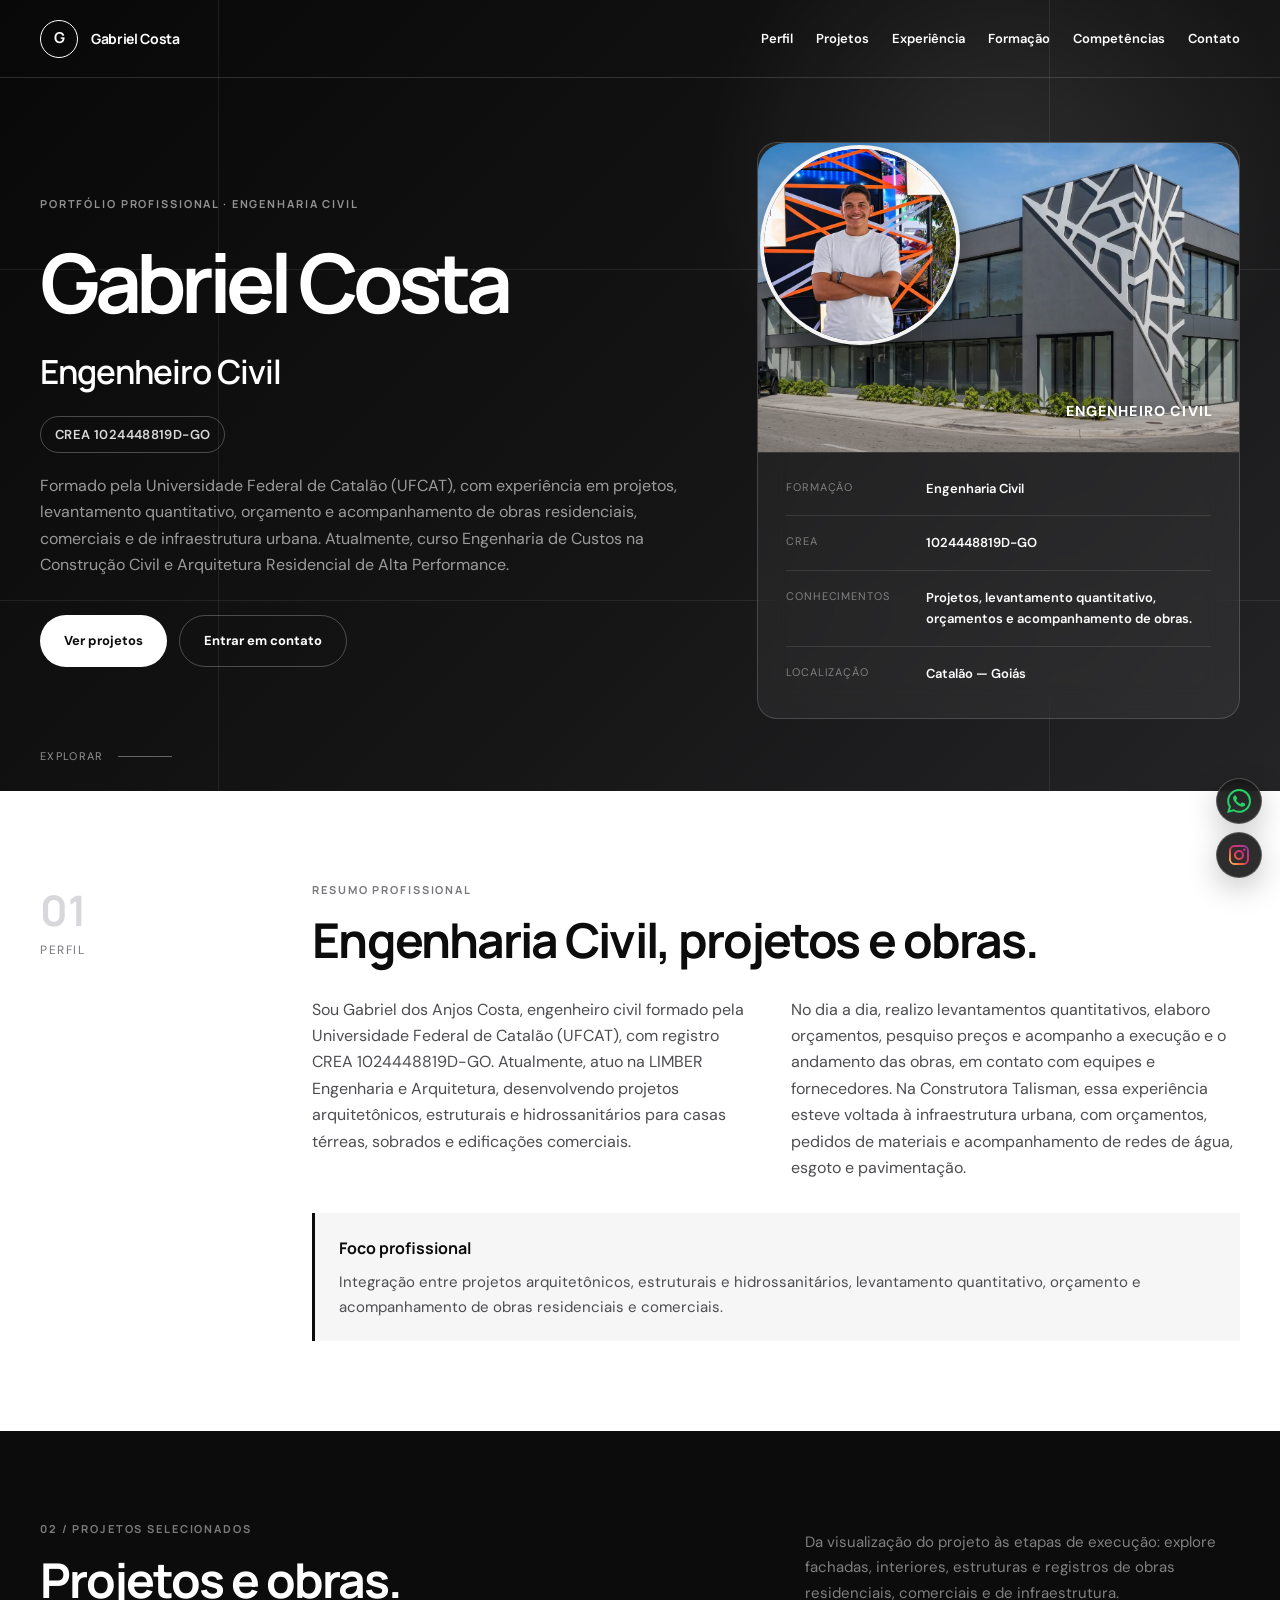
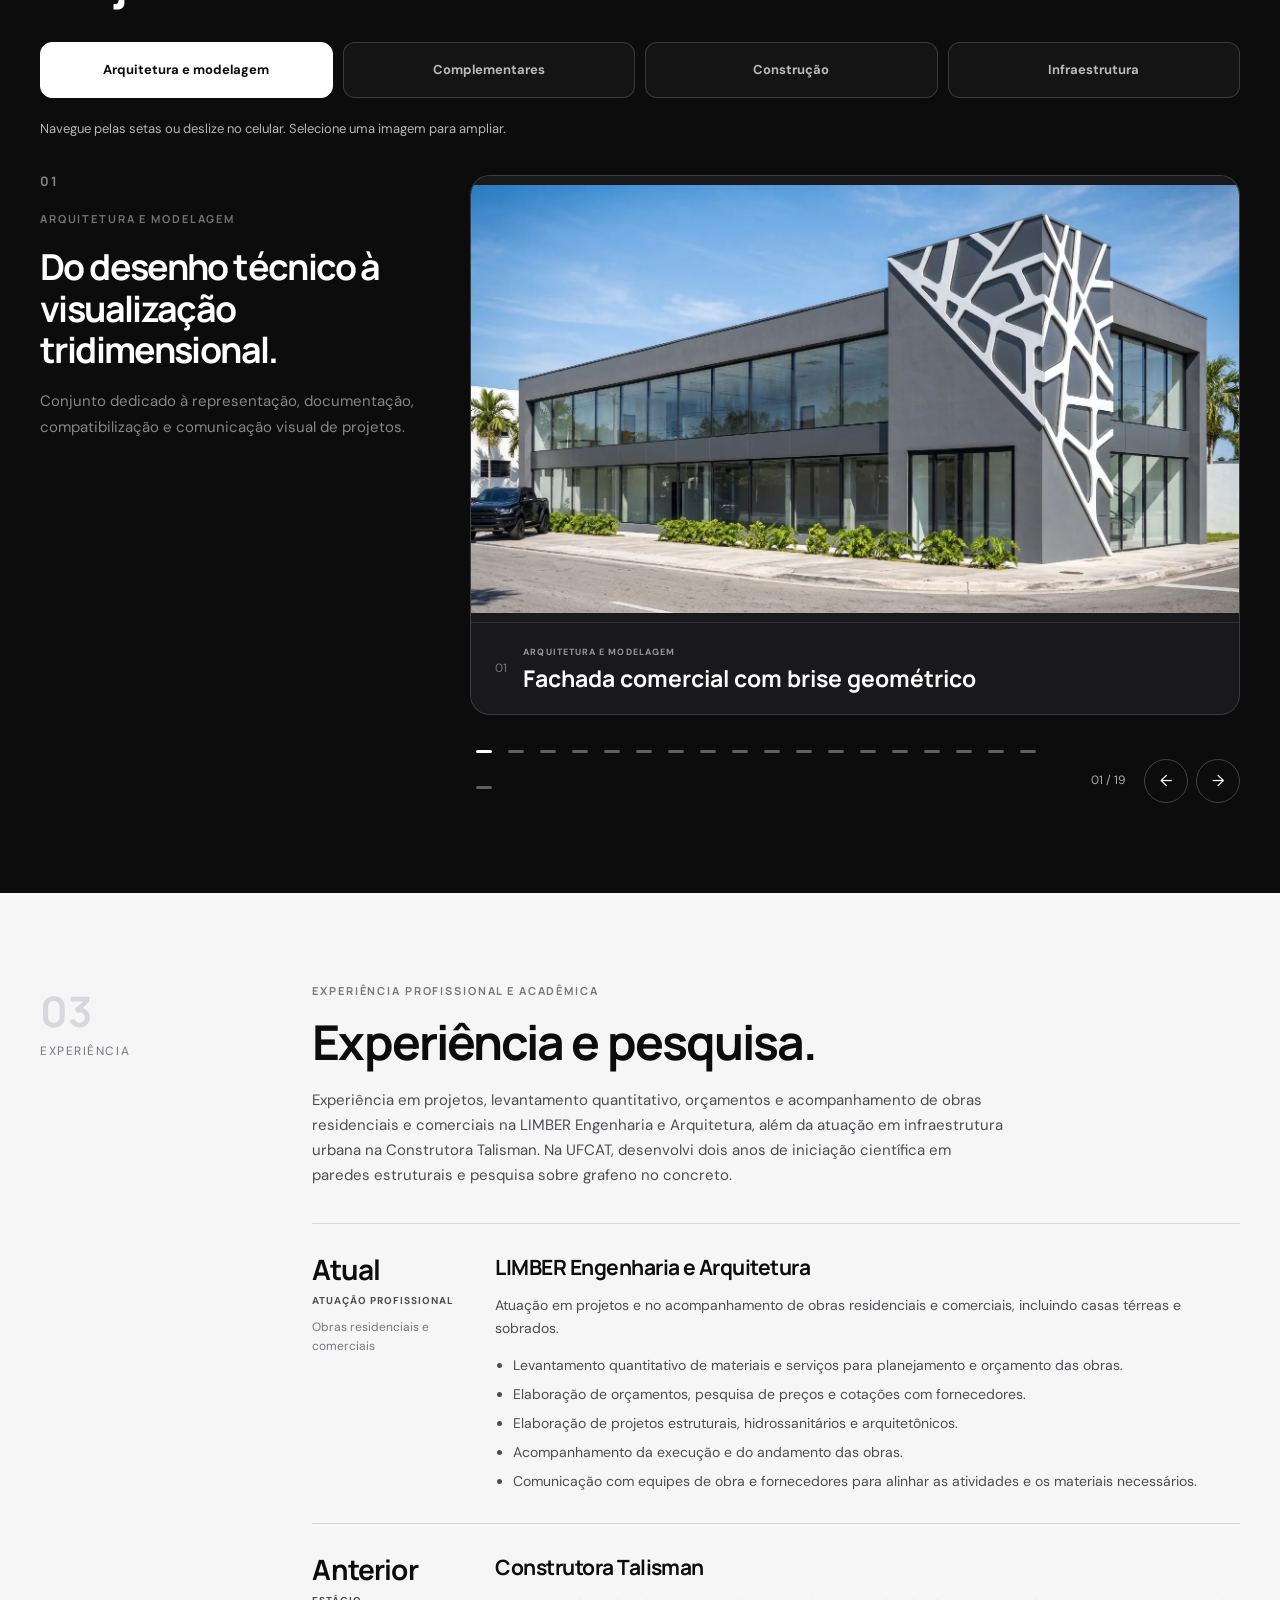
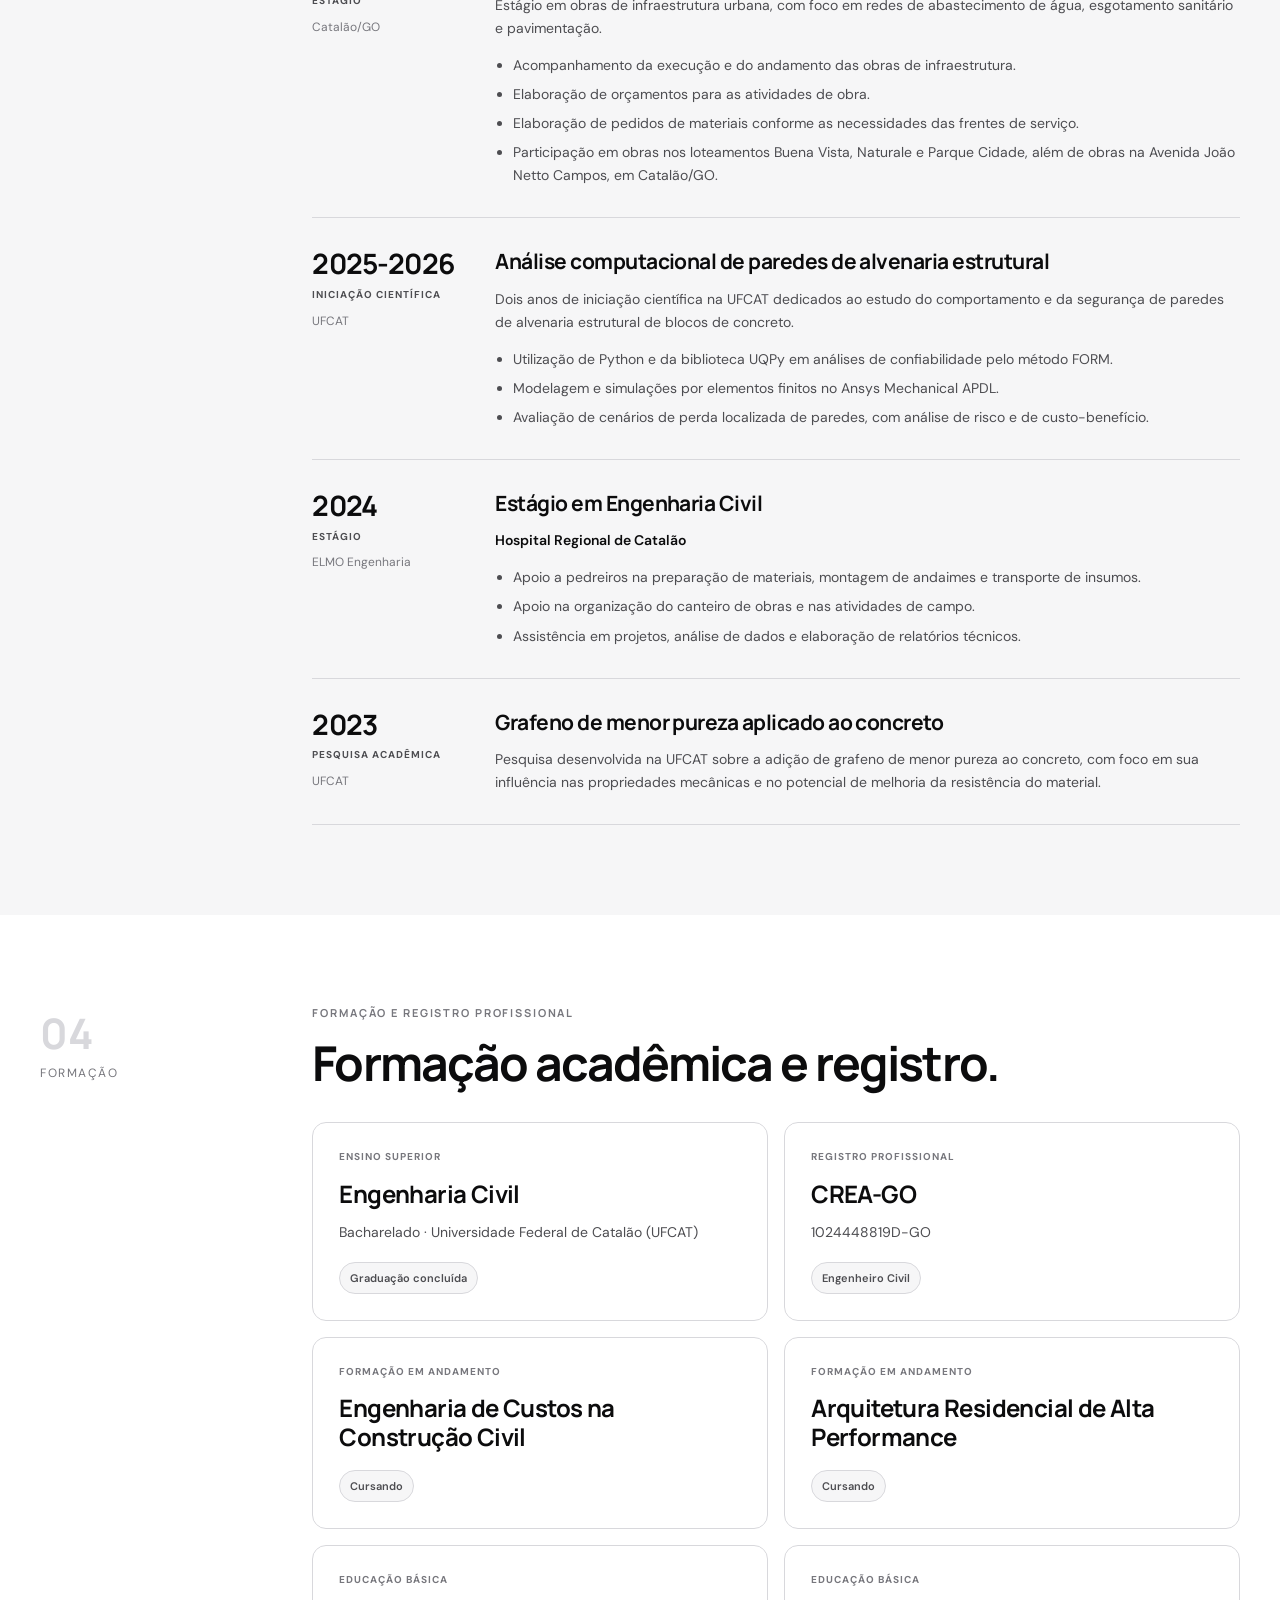
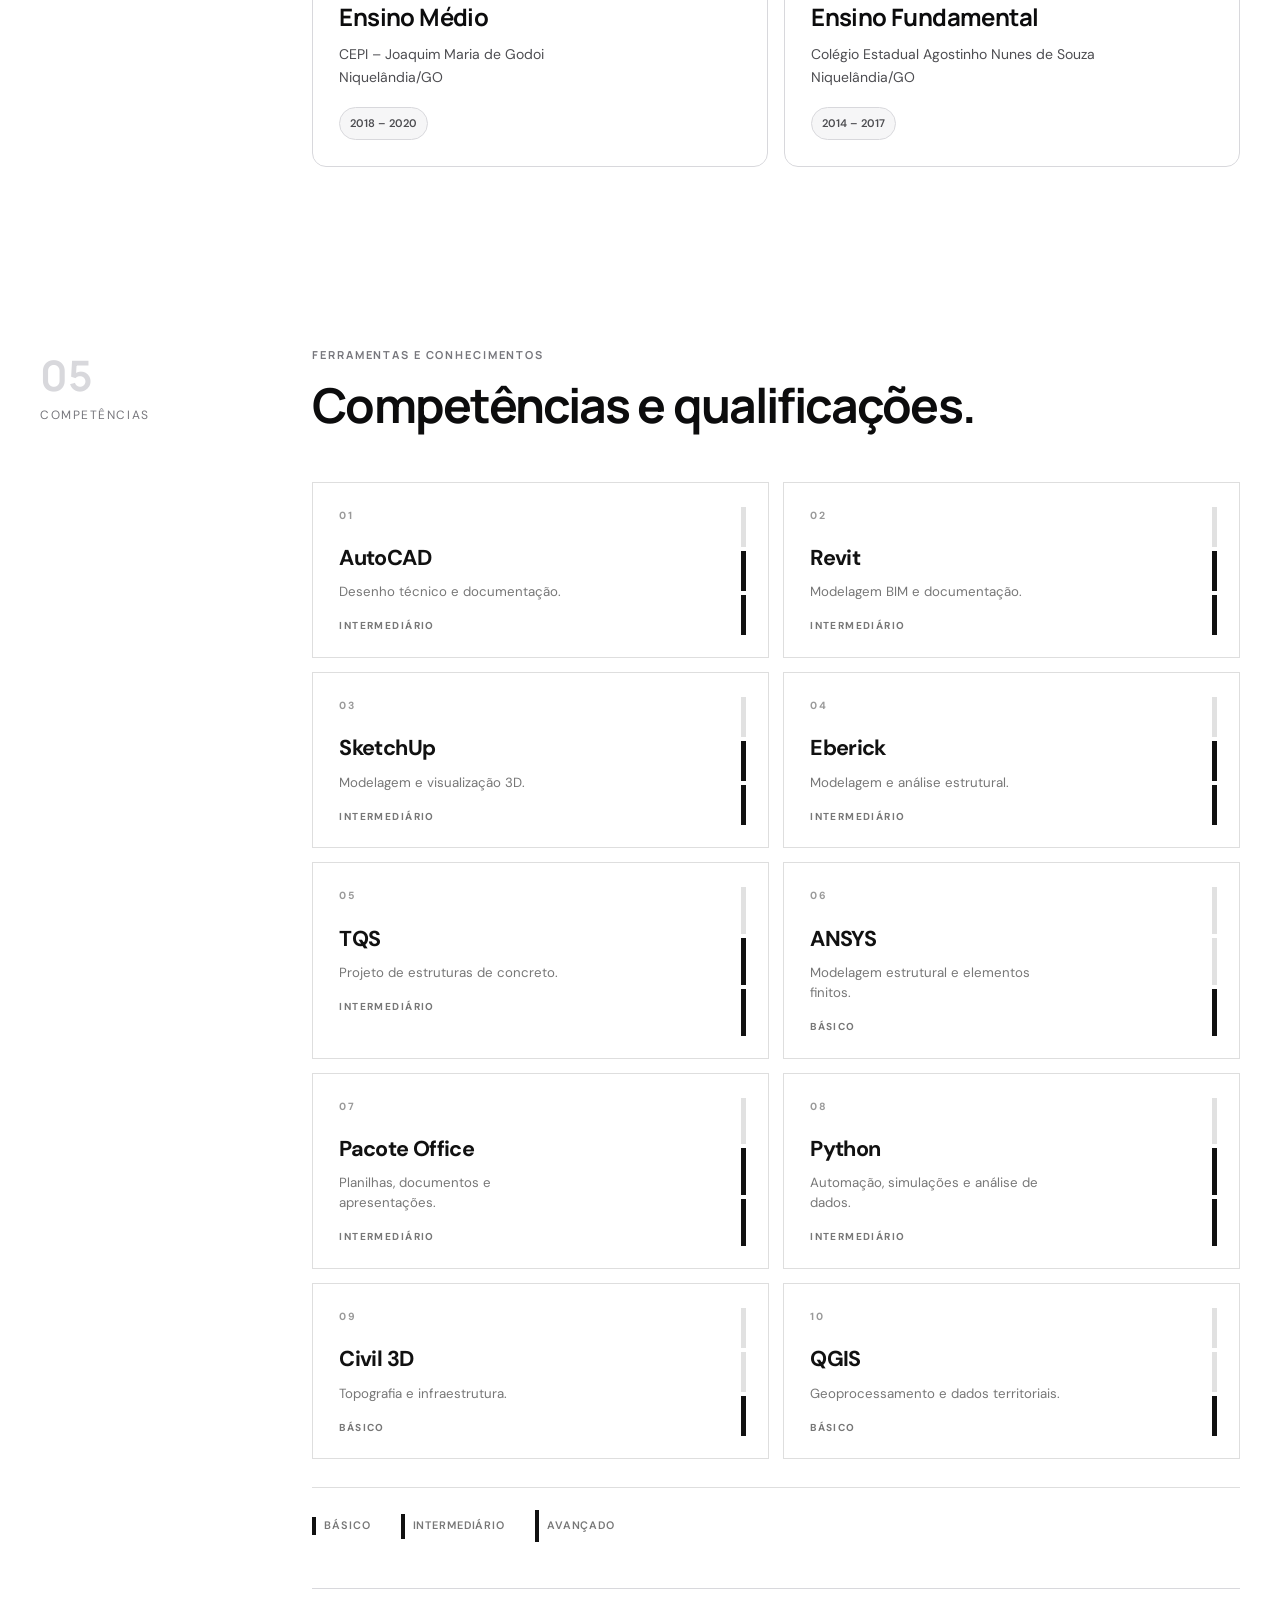
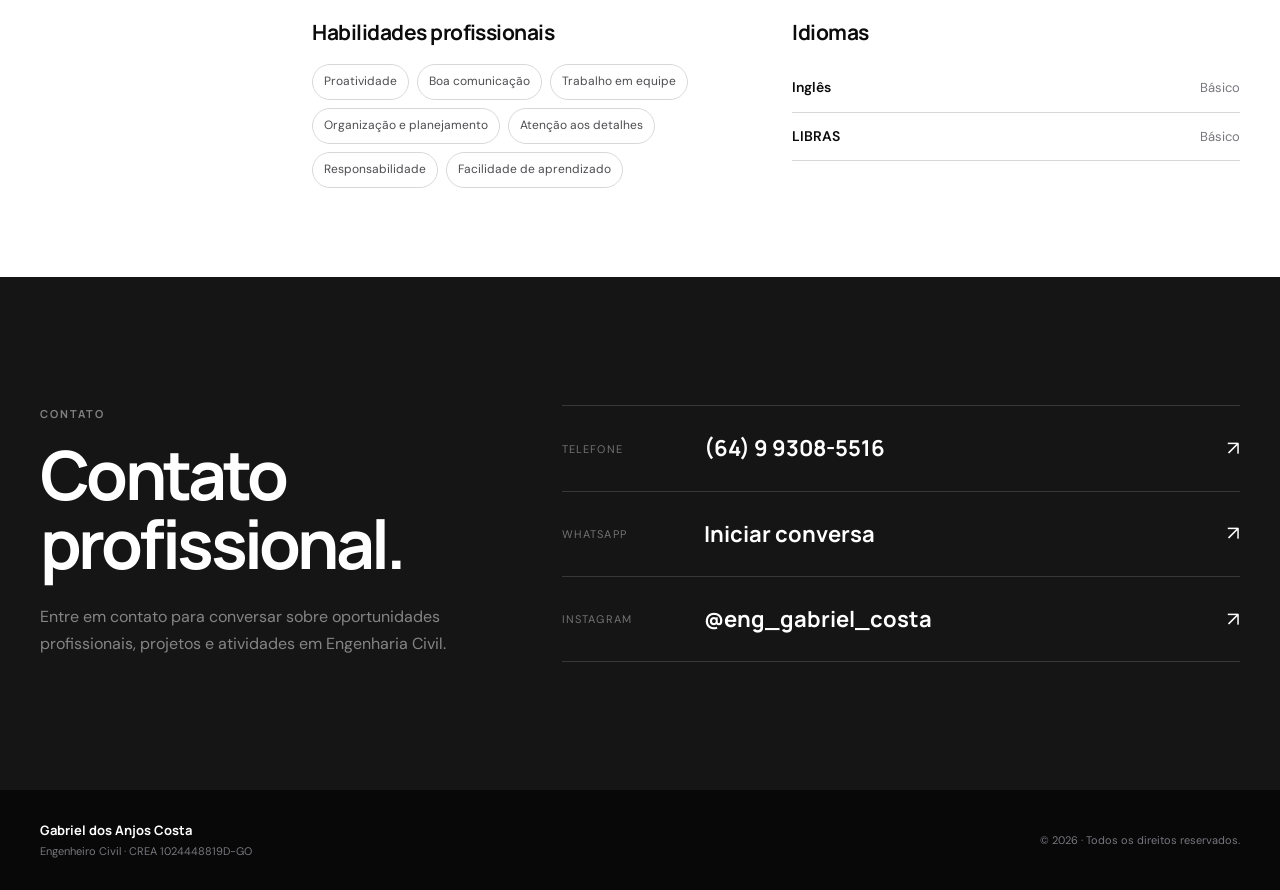
==== commit 7cd448df: "atualizaçõews" ====
--- a/index.html
+++ b/index.html
@@ -653,7 +653,7 @@
 
             <article class="experience-entry reveal">
               <div class="experience-meta">
-                <span class="experience-year">2 anos</span>
+                <span class="experience-year">2025-2026</span>
                 <span class="experience-type">INICIAÇÃO CIENTÍFICA</span>
                 <span>UFCAT</span>
               </div>
--- a/styles.css
+++ b/styles.css
@@ -986,8 +986,8 @@
 
 
 .reveal {
-  opacity: 0;
-  transform: translateY(24px);
+  opacity: 1;
+  transform: none;
   transition: opacity 0.75s ease, transform 0.75s ease;
 }
 
@@ -1568,63 +1568,6 @@
 }
 
 
-/* Projetos em PDF */
-.portfolio-pdfs {
-  margin-top: 48px;
-  padding-top: 30px;
-  border-top: 1px solid rgba(255, 255, 255, 0.14);
-}
-
-.portfolio-pdfs h3 {
-  margin-bottom: 18px;
-  font-family: "Manrope", sans-serif;
-  font-size: 20px;
-}
-
-.pdf-project-links {
-  display: flex;
-  flex-wrap: wrap;
-  gap: 12px;
-}
-
-.project-pdf {
-  flex: 1 1 230px;
-  min-width: 0;
-  padding: 16px 18px;
-  display: flex;
-  flex-direction: column;
-  align-items: flex-start;
-  gap: 8px;
-  border: 1px solid rgba(255, 255, 255, 0.22);
-  border-radius: 14px;
-  color: var(--white);
-  background: transparent;
-  font-size: 13px;
-  overflow-wrap: anywhere;
-  transition: color 0.2s ease, background 0.2s ease;
-}
-
-.project-pdf > span {
-  font-size: 12px;
-}
-
-.project-pdf i {
-  margin-left: 6px;
-  font-style: normal;
-}
-
-.project-pdf:hover,
-.project-pdf:focus-visible {
-  color: var(--black);
-  background: var(--white);
-}
-
-.project-pdf:focus-visible {
-  outline: 2px solid var(--white);
-  outline-offset: 4px;
-}
-
-
 /* Currículo profissional */
 .resume-page .hero,
 .resume-page .hero-layout {
@@ -2010,18 +1953,6 @@
   max-width: 430px;
   font-size: 15px;
   line-height: 1.7;
-}
-
-#portfolio .portfolio-document-link {
-  display: inline-flex;
-  align-items: center;
-  gap: 8px;
-  margin-top: 12px;
-  padding-bottom: 2px;
-  border-bottom: 1px solid rgba(255, 255, 255, 0.4);
-  color: var(--white);
-  font-size: 12px;
-  font-weight: 600;
 }
 
 #portfolio .portfolio-tabs {
@@ -2070,8 +2001,7 @@
 
 #portfolio .tab-button:focus-visible,
 #portfolio .slider-button:focus-visible,
-#portfolio .slider-dots button:focus-visible,
-#portfolio .portfolio-document-link:focus-visible {
+#portfolio .slider-dots button:focus-visible {
   outline: 2px solid var(--white);
   outline-offset: 4px;
 }
@@ -2235,3 +2165,70 @@
   margin-left: auto;
   flex-shrink: 0;
 }
+
+
+/* Revisão do portfólio: foco, toque e leitura sem movimento automático. */
+.skip-link {
+  position: fixed;
+  z-index: 1500;
+  top: 8px;
+  left: 16px;
+  padding: 12px 18px;
+  color: var(--black);
+  background: var(--white);
+  border-radius: 8px;
+  transform: translateY(-160%);
+}
+.skip-link:focus { transform: translateY(0); }
+a:focus-visible, button:focus-visible {
+  outline: 2px solid currentColor;
+  outline-offset: 4px;
+}
+#portfolio .gallery-help {
+  margin-top: 20px;
+  color: rgba(255, 255, 255, 0.7);
+  font-size: 13px;
+}
+#portfolio .project-slider:focus-visible {
+  outline: 2px solid var(--white);
+  outline-offset: 8px;
+  border-radius: var(--radius);
+}
+#portfolio .slider-dots { gap: 4px; }
+#portfolio .slider-dots button,
+#portfolio .slider-dots button.active {
+  display: grid;
+  place-items: center;
+  width: 28px;
+  height: 32px;
+  background: transparent;
+}
+#portfolio .slider-dots button::after {
+  content: "";
+  width: 16px;
+  height: 3px;
+  border-radius: 2px;
+  background: rgba(255, 255, 255, 0.35);
+}
+#portfolio .slider-dots button.active::after { background: var(--white); }
+#portfolio .slider-footer { align-items: center; }
+#portfolio .slider-dots { flex: 1 1 200px; }
+#portfolio .slider-controls { align-self: flex-end; }
+@media (max-width: 820px) {
+  .nav-links { visibility: hidden; }
+  .nav-links.open { visibility: visible; }
+}
+@media (prefers-reduced-motion: reduce) {
+  .reveal { opacity: 1; transform: none; }
+}
+
+@media (max-width: 620px) {
+  /* Os atalhos sociais ficam no rodap? para liberar a leitura das fotos. */
+  .contact-rail {
+    position: static;
+    flex-direction: row;
+    justify-content: center;
+    padding: 16px 0 28px;
+    background: var(--black-soft);
+  }
+}
